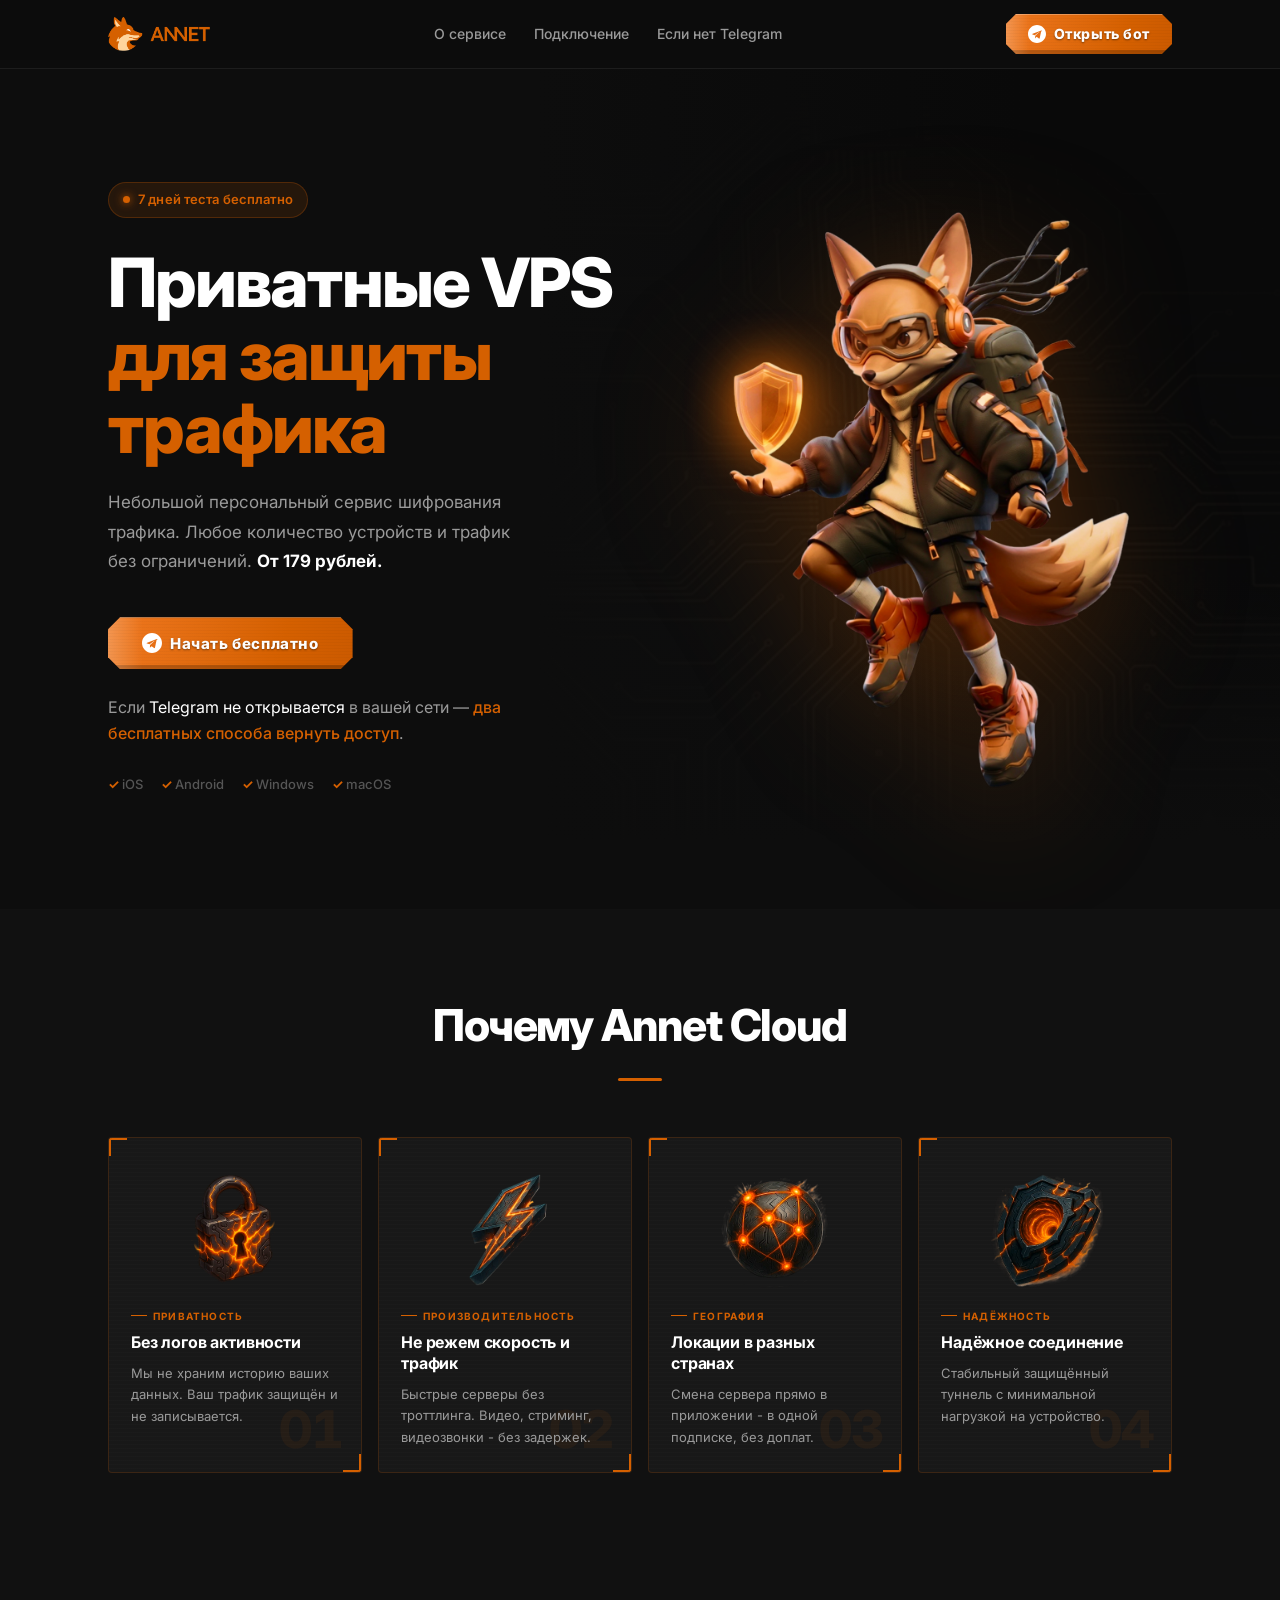
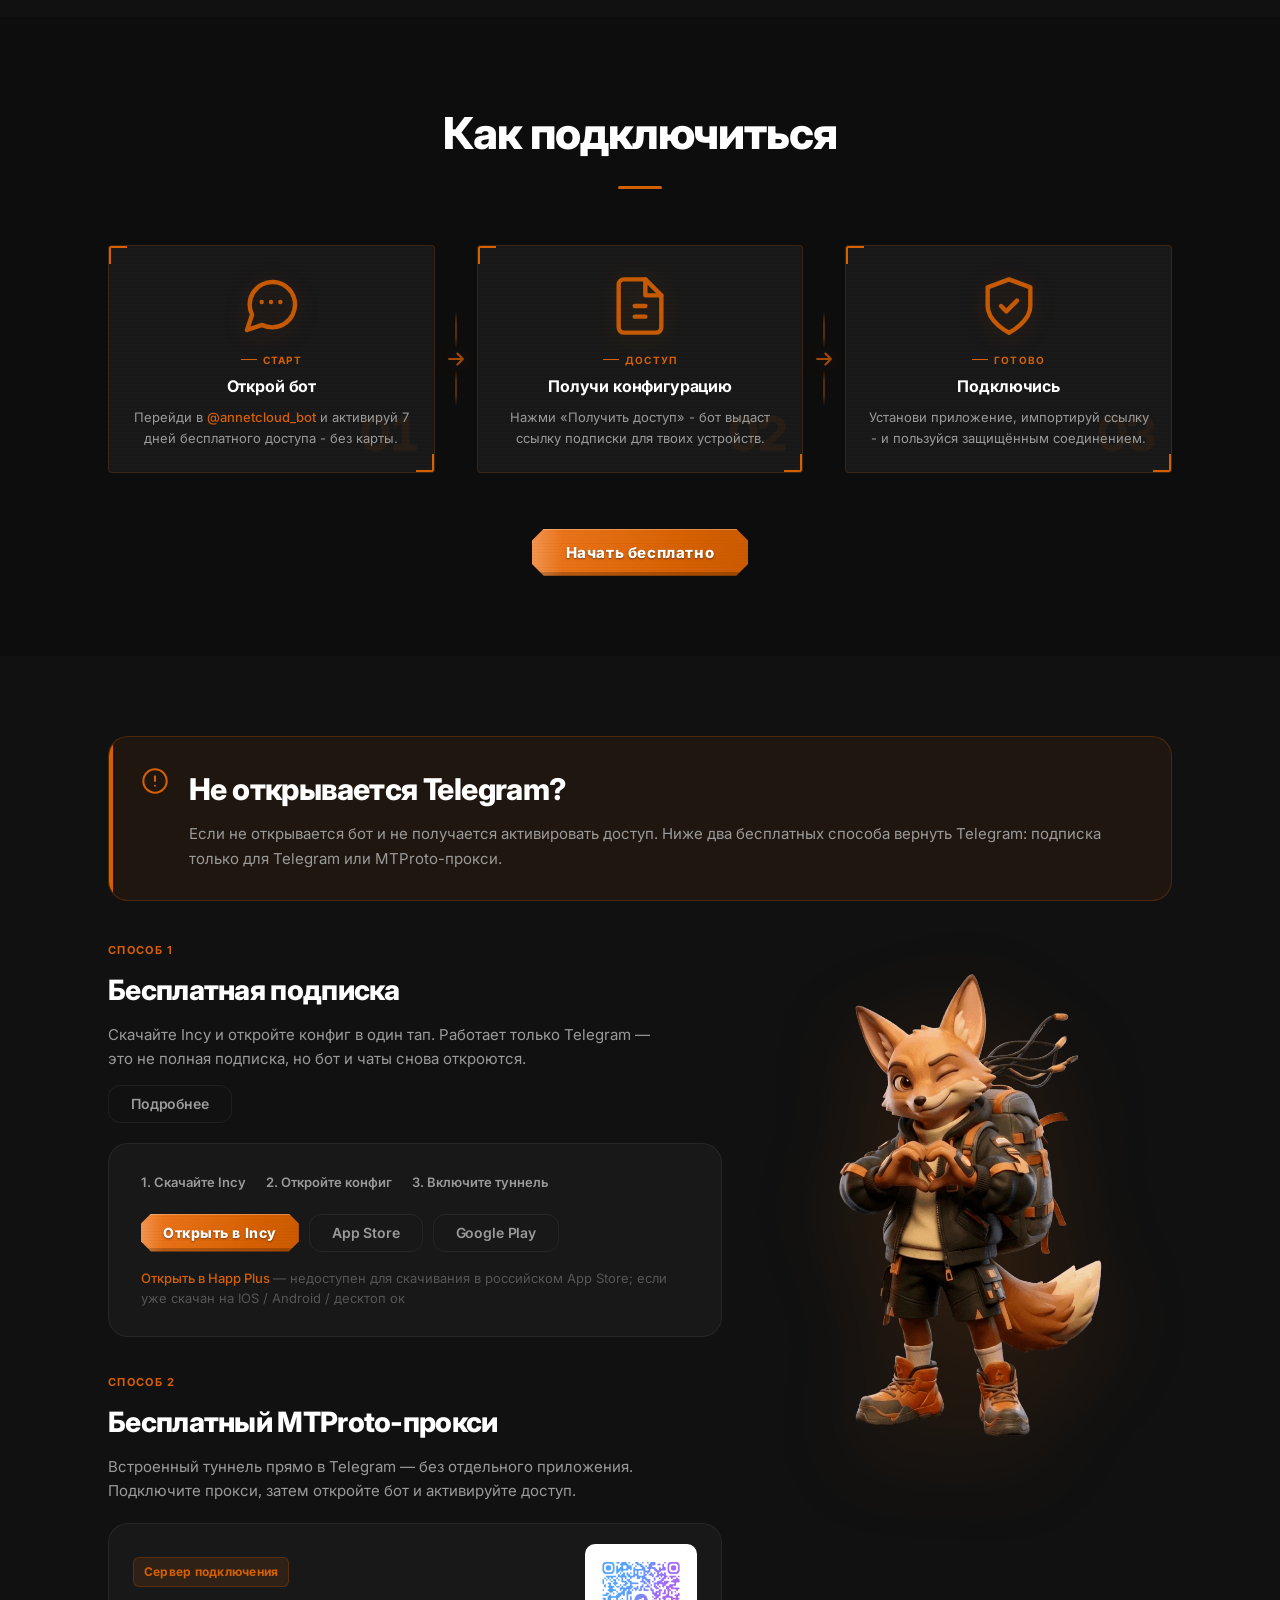
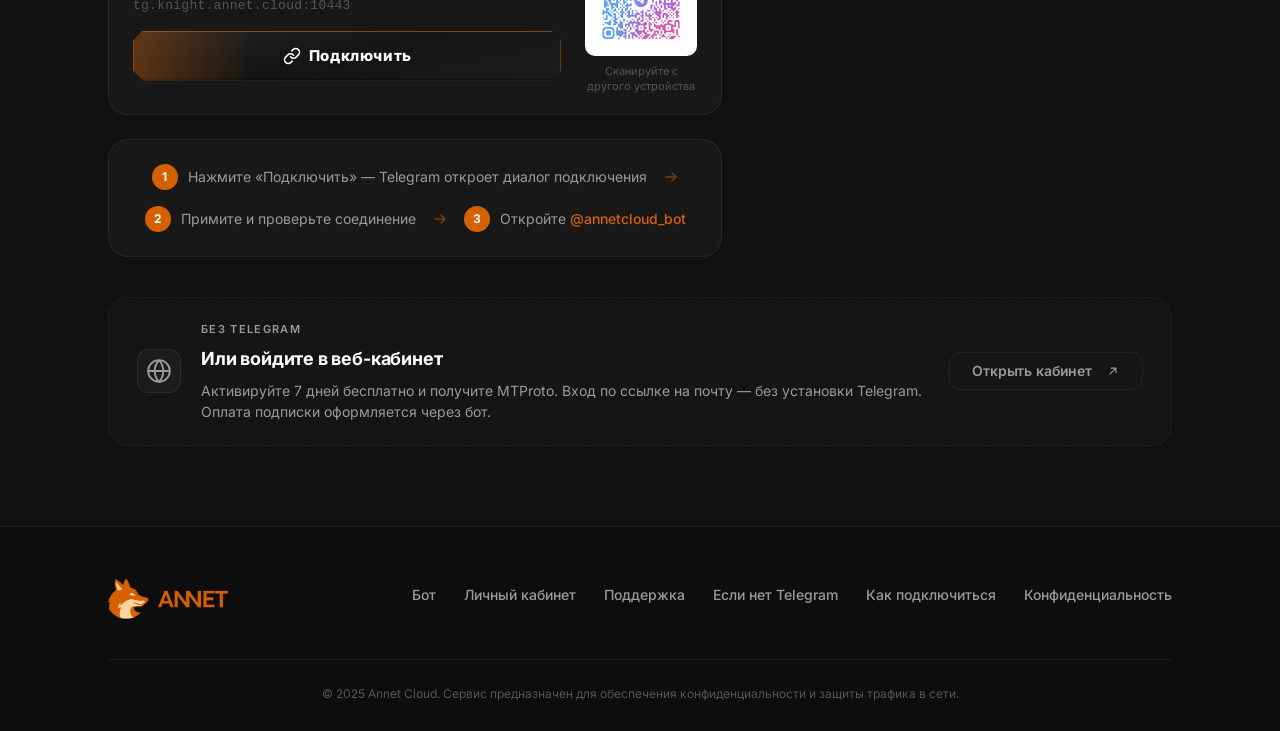
==== landing/index.html @ d1a04f73 "аа" ====
<!DOCTYPE html>
<html lang="ru">
<head>
  <meta charset="UTF-8">
  <meta name="viewport" content="width=device-width, initial-scale=1.0">
  <title>Annet Cloud - Защита трафика через Telegram</title>
  <meta name="description" content="Шифрование трафика и защита данных в сети. Подключение через Telegram, 7 дней бесплатно, до 5 устройств, 5 локаций.">
  <meta property="og:title" content="Annet Cloud - Защита трафика через Telegram">
  <meta property="og:description" content="Шифрование трафика для iOS, Android, Windows и macOS. 7 дней бесплатного доступа без карты.">
  <meta property="og:type" content="website">
  <link rel="shortcut icon" type="image/x-icon" href="favicon.ico">
  <link rel="preconnect" href="https://fonts.googleapis.com">
  <link rel="preconnect" href="https://fonts.gstatic.com" crossorigin>
  <link href="https://fonts.googleapis.com/css2?family=Inter:wght@400;500;600;700;800&display=swap" rel="stylesheet">
  <link rel="stylesheet" href="style.css">
  <script>document.documentElement.classList.add('reveal-pending')</script>
    <!-- Yandex.Metrika counter -->
    <script type="text/javascript">
      (function(m,e,t,r,i,k,a){
          m[i]=m[i]||function(){(m[i].a=m[i].a||[]).push(arguments)};
          m[i].l=1*new Date();
          for (var j = 0; j < document.scripts.length; j++) {if (document.scripts[j].src === r) { return; }}
          k=e.createElement(t),a=e.getElementsByTagName(t)[0],k.async=1,k.src=r,a.parentNode.insertBefore(k,a)
      })(window, document,'script','https://mc.yandex.ru/metrika/tag.js?id=108239554', 'ym');

      ym(108239554, 'init', {ssr:true, webvisor:true, clickmap:true, referrer: document.referrer, url: location.href, accurateTrackBounce:true, trackLinks:true});
    </script>
    <noscript><div><img src="https://mc.yandex.ru/watch/108239554" style="position:absolute; left:-9999px;" alt="" /></div></noscript>
    <!-- /Yandex.Metrika counter -->
</head>
<body>
  <!-- ═══════════════════════════════════════
       HEADER
  ═══════════════════════════════════════ -->
  <header class="header">
    <div class="container header-inner">
      <a href="#" class="logo">
        <img src="assets/logo.png" alt="Annet Cloud">
      </a>
      <nav class="header-nav">
        <a href="#features">О сервисе</a>
        <a href="#how">Подключение</a>
        <a href="#proxy">Если нет Telegram</a>
       <!--  <a href="https://my.annet.online/login" class="js-cabinet-link" target="_blank" rel="noopener" onclick="ym(108239554,'reachGoal','web_link'); return true;">Личный кабинет</a> -->
      </nav>
      <a href="https://t.me/annetcloud_bot" class="btn btn-primary btn-hud js-bot-link" target="_blank" rel="noopener" onclick="ym(108239554,'reachGoal','bot_click'); return true;">
        <svg width="18" height="18" viewBox="0 0 24 24" fill="currentColor" aria-hidden="true"><path d="M12 0C5.373 0 0 5.373 0 12s5.373 12 12 12 12-5.373 12-12S18.627 0 12 0zm5.562 8.248-1.97 9.28c-.146.658-.537.818-1.084.508l-3-2.21-1.447 1.394c-.16.16-.295.295-.605.295l.213-3.053 5.56-5.023c.242-.213-.054-.333-.373-.12L8.984 13.64l-2.961-.924c-.644-.204-.657-.643.135-.953l11.571-4.461c.537-.194 1.006.131.833.946z"/></svg>
        Открыть бот
      </a>
    </div>
  </header>

  <!-- ═══════════════════════════════════════
       HERO
  ═══════════════════════════════════════ -->
  <section class="hero">
    <div class="hero-bg-img"></div>
    <div class="hero-bg-overlay"></div>
    <div class="container hero-inner">
      <div class="hero-content">
        <div class="hero-badge">
          <span class="badge-dot"></span>
          7 дней теста бесплатно
        </div>
        <h1 class="hero-title">
          Приватные VPS <br>
          <span class="accent">для защиты трафика</span>
        </h1>
        <p class="hero-sub">
          Небольшой персональный сервис шифрования трафика.
          Любое количество устройств и трафик без ограничений.
          <span class="hero-sub-small"><b>От 179 рублей.</b></span>
        </p>
        <div class="hero-actions">
          <a href="https://t.me/annetcloud_bot" class="btn btn-primary btn-large btn-hud btn-hud-lg js-bot-trial" target="_blank" rel="noopener">
            <svg width="20" height="20" viewBox="0 0 24 24" fill="currentColor" aria-hidden="true"><path d="M12 0C5.373 0 0 5.373 0 12s5.373 12 12 12 12-5.373 12-12S18.627 0 12 0zm5.562 8.248-1.97 9.28c-.146.658-.537.818-1.084.508l-3-2.21-1.447 1.394c-.16.16-.295.295-.605.295l.213-3.053 5.56-5.023c.242-.213-.054-.333-.373-.12L8.984 13.64l-2.961-.924c-.644-.204-.657-.643.135-.953l11.571-4.461c.537-.194 1.006.131.833.946z"/></svg>
            Начать бесплатно
          </a>
<!--           <a href="#proxy" class="btn btn-ghost">Не работает Telegram?</a>
 -->        </div>
        <p class="telegram-help-hint ">
          Если <span class="accent-white pulse">Telegram не открывается</span> в вашей сети —
          <a href="#proxy" class="link">два бесплатных способа вернуть доступ</a>.
        </p>
        <div class="hero-platforms">
          <span>iOS</span>
          <span>Android</span>
          <span>Windows</span>
          <span>macOS</span>
        </div>
      </div>
      <div class="hero-visual">
        <img src="assets/fox.webp" alt="" class="hero-fox" aria-hidden="true">
      </div>
    </div>
  </section>

  <!-- ═══════════════════════════════════════
       FEATURES
  ═══════════════════════════════════════ -->
  <section class="section features" id="features">
    <div class="container">
      <h2 class="section-title reveal">Почему Annet Cloud</h2>
      <div class="feat-grid">

        <div class="feat-card reveal">
          <i class="feat-corner-br" aria-hidden="true"></i>
          <span class="feat-num" aria-hidden="true">01</span>
          <div class="feat-img-wrap">
            <img src="assets/feat-lock.webp" alt="" class="feat-img" aria-hidden="true">
          </div>
          <div class="feat-tag">Приватность</div>
          <h3 class="feat-title">Без логов активности</h3>
          <p class="feat-desc">Мы не храним историю ваших данных. Ваш трафик защищён и не записывается.</p>
        </div>

        <div class="feat-card reveal">
          <i class="feat-corner-br" aria-hidden="true"></i>
          <span class="feat-num" aria-hidden="true">02</span>
          <div class="feat-img-wrap">
            <img src="assets/feat-speed.webp" alt="" class="feat-img" aria-hidden="true">
          </div>
          <div class="feat-tag">Производительность</div>
          <h3 class="feat-title">Не режем скорость и трафик</h3>
          <p class="feat-desc">Быстрые серверы без троттлинга. Видео, стриминг, видеозвонки - без задержек.</p>
        </div>

        <div class="feat-card reveal">
          <i class="feat-corner-br" aria-hidden="true"></i>
          <span class="feat-num" aria-hidden="true">03</span>
          <div class="feat-img-wrap">
            <img src="assets/feat-globe.webp" alt="" class="feat-img" aria-hidden="true">
          </div>
          <div class="feat-tag">География</div>
          <h3 class="feat-title">Локации в разных странах</h3>
          <p class="feat-desc">Смена сервера прямо в приложении - в одной подписке, без доплат.</p>
        </div>

        <div class="feat-card reveal">
          <i class="feat-corner-br" aria-hidden="true"></i>
          <span class="feat-num" aria-hidden="true">04</span>
          <div class="feat-img-wrap">
            <img src="assets/feat-shield.webp" alt="" class="feat-img" aria-hidden="true">
          </div>
          <div class="feat-tag">Надёжность</div>
          <h3 class="feat-title">Надёжное соединение</h3>
          <p class="feat-desc">Стабильный защищённый туннель с минимальной нагрузкой на устройство.</p>
        </div>

      </div>

     <!--  <div class="pricing-teaser reveal">
        <div class="pricing-teaser-bg" aria-hidden="true"></div>
        <div class="pricing-teaser-vignette" aria-hidden="true"></div>
        <div class="pricing-teaser-scan" aria-hidden="true"></div>
        <i class="pricing-corner-br" aria-hidden="true"></i>
        <span class="pricing-teaser-serial" aria-hidden="true">SUB</span>

        <div class="pricing-teaser-content">
          <header class="pricing-head">
            <div class="pricing-head-main">
              <div class="pricing-label">Тарифы</div>
              <p class="pricing-tagline">Один аккаунт — все локации, до 5 устройств</p>
            </div>
            <div class="pricing-status" title="Цены на момент публикации">
              <span class="pricing-pulse-dot" aria-hidden="true"></span>
              <span class="pricing-status-text">Актуально</span>
            </div>
          </header>

          <div class="pricing-plans">

            <div class="plan">
              <span class="plan-slot" aria-hidden="true">A1</span>
              <div class="plan-period">1 месяц</div>
              <div class="plan-price">399 <span class="plan-currency">руб.</span></div>
              <div class="plan-promo">первый месяц — 299 руб.</div>
            </div>

            <div class="plan">
              <div class="plan-badge plan-badge-save">−8%</div>
              <span class="plan-slot" aria-hidden="true">A2</span>
              <div class="plan-period">3 месяца</div>
              <div class="plan-price">1 099 <span class="plan-currency">руб.</span></div>
              <div class="plan-per-month">≈ 366 руб/мес</div>
            </div>

            <div class="plan plan-popular">
              <div class="plan-aura-clip" aria-hidden="true">
                <div class="plan-popular-glow"></div>
              </div>
              <div class="plan-badge">−25% · Выгодно</div>
              <span class="plan-slot" aria-hidden="true">★</span>
              <div class="plan-period">6 месяцев</div>
              <div class="plan-price">1 799 <span class="plan-currency">руб.</span></div>
              <div class="plan-per-month">≈ 300 руб/мес</div>
            </div>

            <div class="plan">
              <div class="plan-badge plan-badge-save">−33%</div>
              <span class="plan-slot" aria-hidden="true">A4</span>
              <div class="plan-period">12 месяцев</div>
              <div class="plan-price">3 199 <span class="plan-currency">руб.</span></div>
              <div class="plan-per-month">≈ 267 руб/мес</div>
            </div>

          </div>

          <div class="pricing-cta">
            <a href="https://t.me/annetcloud_bot" class="btn btn-primary btn-hud btn-hud-lg js-bot-trial" target="_blank" rel="noopener">Начать — 7 дней бесплатно</a>
          </div>
        </div>
      </div> -->
    </div>
  </section>

  <!-- ═══════════════════════════════════════
       HOW IT WORKS
  ═══════════════════════════════════════ -->
  <section class="section how" id="how">
    <div class="container">
      <h2 class="section-title reveal">Как подключиться</h2>
      <div class="steps">
        <div class="step reveal">
          <i class="step-corner-br" aria-hidden="true"></i>
          <span class="step-serial" aria-hidden="true">01</span>
          <div class="step-icon-wrap" aria-hidden="true">
            <svg class="step-icon" width="64" height="64" viewBox="0 0 24 24" fill="none" stroke="currentColor" stroke-width="1.65" stroke-linecap="round" stroke-linejoin="round"><path d="M21 11.5a8.38 8.38 0 01-.9 3.8 8.5 8.5 0 01-7.6 4.7 8.38 8.38 0 01-3.8-.9L3 21l1.9-5.7a8.38 8.38 0 01-.9-3.8 8.5 8.5 0 014.7-7.6 8.38 8.38 0 013.8-.9h.5a8.48 8.48 0 018 8.5z"/><path d="M8.5 10.5h.01M12 10.5h.01M15.5 10.5h.01"/></svg>
          </div>
          <div class="step-tag">Старт</div>
          <h3 class="step-title">Открой бот</h3>
          <p class="step-desc">Перейди в <a href="https://t.me/annetcloud_bot" class="link js-bot-link" target="_blank" rel="noopener" onclick="ym(108239554,'reachGoal','bot_click'); return true;">@annetcloud_bot</a> и активируй 7 дней бесплатного доступа - без карты.</p>
        </div>
        <div class="step-connector" aria-hidden="true">
          <span class="step-connector-line"></span>
          <svg width="22" height="22" viewBox="0 0 16 16" fill="none"><path d="M3 8h10M9 4l4 4-4 4" stroke="currentColor" stroke-width="1.5" stroke-linecap="round" stroke-linejoin="round"/></svg>
          <span class="step-connector-line"></span>
        </div>
        <div class="step reveal">
          <i class="step-corner-br" aria-hidden="true"></i>
          <span class="step-serial" aria-hidden="true">02</span>
          <div class="step-icon-wrap" aria-hidden="true">
            <svg class="step-icon" width="64" height="64" viewBox="0 0 24 24" fill="none" stroke="currentColor" stroke-width="1.65" stroke-linecap="round" stroke-linejoin="round"><path d="M14 2H6a2 2 0 00-2 2v16a2 2 0 002 2h12a2 2 0 002-2V8z"/><path d="M14 2v6h6M10 12h4M10 16h4"/></svg>
          </div>
          <div class="step-tag">Доступ</div>
          <h3 class="step-title">Получи конфигурацию</h3>
          <p class="step-desc">Нажми «Получить доступ» - бот выдаст ссылку подписки для твоих устройств.</p>
        </div>
        <div class="step-connector" aria-hidden="true">
          <span class="step-connector-line"></span>
          <svg width="22" height="22" viewBox="0 0 16 16" fill="none"><path d="M3 8h10M9 4l4 4-4 4" stroke="currentColor" stroke-width="1.5" stroke-linecap="round" stroke-linejoin="round"/></svg>
          <span class="step-connector-line"></span>
        </div>
        <div class="step reveal">
          <i class="step-corner-br" aria-hidden="true"></i>
          <span class="step-serial" aria-hidden="true">03</span>
          <div class="step-icon-wrap" aria-hidden="true">
            <svg class="step-icon" width="64" height="64" viewBox="0 0 24 24" fill="none" stroke="currentColor" stroke-width="1.65" stroke-linecap="round" stroke-linejoin="round"><path d="M12 22s8-4 8-10V5l-8-3-8 3v7c0 6 8 10 8 10z"/><path d="M9 12l2 2 4-4"/></svg>
          </div>
          <div class="step-tag">Готово</div>
          <h3 class="step-title">Подключись</h3>
          <p class="step-desc">Установи приложение, импортируй ссылку - и пользуйся защищённым соединением.</p>
        </div>
      </div>

     <!--  <div class="apps-row">
        <div class="apps-title">Поддерживаемые приложения</div>
        <div class="apps-list">
          <div class="app-chip">v2RayNG</div>
          <div class="app-chip">V2Box</div>
          <div class="app-chip">Streisand</div>
          <div class="app-chip">Happ</div>
          <div class="app-chip">Shadowrocket</div>
        </div>
      </div> -->

      <div class="how-cta reveal">
        <a href="https://t.me/annetcloud_bot" class="btn btn-primary btn-large btn-hud btn-hud-lg js-bot-trial" target="_blank" rel="noopener">Начать бесплатно</a>
      <!--   <p class="how-cta-alt">
          Или <a href="https://my.annet.online/login" class="link js-cabinet-link" target="_blank" rel="noopener" onclick="ym(108239554,'reachGoal','web_link'); return true;">войдите в веб-кабинет</a> - триал и MTProto доступны без Telegram. Оплата подписки - через бот.
        </p> -->
      </div>
    </div>
  </section>

  <!-- ═══════════════════════════════════════
       TELEGRAM HELP: free sub + MTProto + cabinet
  ═══════════════════════════════════════ -->
  <section class="section proxy-section" id="proxy">
    <div class="container">
      <div class="proxy-alert reveal">
        <div class="proxy-alert-icon" aria-hidden="true">
          <svg width="28" height="28" viewBox="0 0 24 24" fill="none" stroke="currentColor" stroke-width="1.75" stroke-linecap="round" stroke-linejoin="round"><circle cx="12" cy="12" r="10"/><line x1="12" y1="8" x2="12" y2="12"/><line x1="12" y1="16" x2="12.01" y2="16"/></svg>
        </div>
        <div class="proxy-alert-body">
          <h2 class="proxy-title">Не открывается Telegram?</h2>
          <p class="proxy-sub">
            Если не открывается бот и не получается активировать доступ.
            Ниже два бесплатных способа вернуть Telegram: подписка только для Telegram или MTProto-прокси.
          </p>
        </div>
      </div>

      <div class="proxy-layout tg-help-layout">
        <div class="proxy-layout-main">

          <!-- Способ 1: бесплатная подписка -->
          <div class="tg-help-method free-tg-block" id="free-tg">
            <div class="tg-help-method-head reveal">
              <div class="free-tg-eyebrow">Способ 1</div>
              <h3 class="free-tg-title">Бесплатная подписка</h3>
              <p class="free-tg-sub">
                Скачайте Incy и откройте конфиг в один тап.
                Работает только Telegram — это не полная подписка, но бот и чаты снова откроются.
              </p>
              <a href="free-tg.html" class="btn btn-ghost free-tg-more">Подробнее</a>
            </div>

            <div class="free-tg-card reveal">
              <div class="free-tg-card-main">
                <div class="free-tg-steps-mini">
                  <span>1. Скачайте Incy</span>
                  <span>2. Откройте конфиг</span>
                  <span>3. Включите туннель</span>
                </div>
                <div class="free-tg-actions">
                  <a href="https://api.annet.cloud/api/vpn/deeplink/open?target=incy%3A%2F%2Fadd%2Fhttps%3A%2F%2Frem.annet.cloud%3A9443%2Fapi%2Fsub%2Fo4uyGMSEXup1YDvw&amp;sub=https%3A%2F%2Frem.annet.cloud%3A9443%2Fapi%2Fsub%2Fo4uyGMSEXup1YDvw"
                     class="btn btn-primary btn-hud"
                     target="_blank" rel="noopener"
                     onclick="ym(108239554,'reachGoal','free_tg_open_incy'); return true;">
                    Открыть в Incy
                  </a>
                  <a href="https://apps.apple.com/ru/app/incy/id6756943388"
                     class="btn btn-ghost"
                     target="_blank" rel="noopener"
                     onclick="ym(108239554,'reachGoal','free_tg_download_incy'); return true;">
                    App Store
                  </a>
                  <a href="https://play.google.com/store/apps/details?id=llc.itdev.incy&hl=ru"
                     class="btn btn-ghost"
                     target="_blank" rel="noopener"
                     onclick="ym(108239554,'reachGoal','free_tg_download_incy'); return true;">
                    Google Play
                  </a>
                </div>
                <div class="free-tg-happ">
                  <a href="https://api.annet.cloud/api/vpn/deeplink/open?target=happ%3A%2F%2Fadd%2Fhttps%3A%2F%2Frem.annet.cloud%3A9443%2Fapi%2Fsub%2Fo4uyGMSEXup1YDvw&amp;sub=https%3A%2F%2Frem.annet.cloud%3A9443%2Fapi%2Fsub%2Fo4uyGMSEXup1YDvw"
                     class="link"
                     target="_blank" rel="noopener"
                     onclick="ym(108239554,'reachGoal','free_tg_open_happ'); return true;">
                    Открыть в Happ Plus
                  </a>
                  <span class="free-tg-happ-note">— недоступен для скачивания в российском App Store; если уже скачан на IOS / Android / десктоп ок</span>
                </div>
              </div>
            </div>
          </div>

          <!-- Способ 2: MTProto -->
          <div class="tg-help-method proxy-method" id="mtproto">
            <div class="tg-help-method-head reveal">
              <div class="free-tg-eyebrow">Способ 2</div>
              <h3 class="free-tg-title">Бесплатный MTProto-прокси</h3>
              <p class="free-tg-sub">
                Встроенный туннель прямо в Telegram — без отдельного приложения.
                Подключите прокси, затем откройте бот и активируйте доступ.
              </p>
            </div>

            <div class="proxy-cards">
              <div class="proxy-card reveal">
                <div class="proxy-card-main">
                  <div class="proxy-card-head">
                    <span class="proxy-badge">Сервер подключения</span>
                    <span class="proxy-addr">tg.knight.annet.cloud:10443</span>
                  </div>
                  <a href="tg://proxy?server=tg.knight.annet.cloud&port=10443&secret=eeee616e6e65742e636c6f7564270d28423533666c6f776572732e636f6d"
                     class="btn btn-accent btn-hud" onclick="ym(108239554,'reachGoal','get_proxy'); return true;">
                    <svg width="18" height="18" viewBox="0 0 24 24" fill="none" stroke="currentColor" stroke-width="2" stroke-linecap="round" stroke-linejoin="round" aria-hidden="true"><path d="M10 13a5 5 0 0 0 7.54.54l3-3a5 5 0 0 0-7.07-7.07l-1.72 1.71"/><path d="M14 11a5 5 0 0 0-7.54-.54l-3 3a5 5 0 0 0 7.07 7.07l1.71-1.71"/></svg>
                    Подключить
                  </a>
                </div>
                <div class="proxy-qr-block">
                  <img src="assets/proxy-1.jpg" alt="QR-код сервера подключения" class="proxy-qr">
                  <p class="proxy-qr-label">Сканируйте с другого устройства</p>
                </div>
              </div>
            </div>

            <div class="proxy-after reveal">
              <div class="proxy-after-step">
                <span class="proxy-after-num">1</span>
                <span>Нажмите «Подключить» — Telegram откроет диалог подключения</span>
              </div>
              <div class="proxy-after-arrow">
                <svg width="16" height="16" viewBox="0 0 16 16" fill="none" aria-hidden="true"><path d="M3 8h10M9 4l4 4-4 4" stroke="currentColor" stroke-width="1.5" stroke-linecap="round" stroke-linejoin="round"/></svg>
              </div>
              <div class="proxy-after-step">
                <span class="proxy-after-num">2</span>
                <span>Примите и проверьте соединение</span>
              </div>
              <div class="proxy-after-arrow">
                <svg width="16" height="16" viewBox="0 0 16 16" fill="none" aria-hidden="true"><path d="M3 8h10M9 4l4 4-4 4" stroke="currentColor" stroke-width="1.5" stroke-linecap="round" stroke-linejoin="round"/></svg>
              </div>
              <div class="proxy-after-step">
                <span class="proxy-after-num">3</span>
                <span>Откройте <a href="https://t.me/annetcloud_bot" class="link js-bot-link" target="_blank" rel="noopener" onclick="ym(108239554,'reachGoal','bot_click'); return true;">@annetcloud_bot</a></span>
              </div>
            </div>
          </div>

        </div>

        <aside class="proxy-layout-aside" aria-hidden="true">
          <img src="assets/annet_love_you.webp" alt="" class="proxy-mascot">
        </aside>
      </div>

      <!-- Веб-кабинет — в конце -->
      <div class="cabinet-alt reveal">
        <div class="cabinet-alt-icon" aria-hidden="true">
          <svg width="26" height="26" viewBox="0 0 24 24" fill="none" stroke="currentColor" stroke-width="1.75" stroke-linecap="round" stroke-linejoin="round"><circle cx="12" cy="12" r="10"/><path d="M2 12h20M12 2a15.3 15.3 0 0 1 4 10 15.3 15.3 0 0 1-4 10 15.3 15.3 0 0 1-4-10 15.3 15.3 0 0 1 4-10z"/></svg>
        </div>
        <div class="cabinet-alt-body">
          <div class="cabinet-alt-eyebrow">Без Telegram</div>
          <h3 class="cabinet-alt-title">Или войдите в веб-кабинет</h3>
          <p class="cabinet-alt-sub">
            Активируйте 7 дней бесплатно и получите MTProto. Вход по ссылке на почту — без установки Telegram.
            Оплата подписки оформляется через бот.
          </p>
        </div>
        <div class="cabinet-alt-cta">
          <a href="https://my.annet.online/login" class="btn btn-ghost js-cabinet-link" target="_blank" rel="noopener" onclick="ym(108239554,'reachGoal','web_link'); return true;">
            Открыть кабинет
            <svg width="14" height="14" viewBox="0 0 24 24" fill="none" stroke="currentColor" stroke-width="2" stroke-linecap="round" stroke-linejoin="round" aria-hidden="true" style="margin-left:6px"><path d="M7 17L17 7M9 7h8v8"/></svg>
          </a>
        </div>
      </div>
    </div>
  </section>

  <!-- ═══════════════════════════════════════
       FOOTER
  ═══════════════════════════════════════ -->
  <footer class="footer">
    <div class="container footer-inner reveal">
      <div class="footer-brand">
        <img src="assets/logo.png" alt="Annet Cloud" class="footer-logo">
      </div>
      <nav class="footer-nav">
        <a href="https://t.me/annetcloud_bot" class="js-bot-link" target="_blank" rel="noopener" onclick="ym(108239554,'reachGoal','bot_click'); return true;">Бот</a>
        <a href="https://my.annet.online/login" class="js-cabinet-link" target="_blank" rel="noopener" onclick="ym(108239554,'reachGoal','web_link'); return true;">Личный кабинет</a>
        <a href="tg://resolve?domain=annetcloud_support">Поддержка</a>
        <a href="#proxy">Если нет Telegram</a>
        <a href="#how">Как подключиться</a>
        <a href="privacy.html">Конфиденциальность</a>
      </nav>
    </div>
    <div class="container footer-copy">
      <p>© 2025 Annet Cloud. Сервис предназначен для обеспечения конфиденциальности и защиты трафика в сети.</p>
    </div>
  </footer>

  <script>
    (function () {
      var BOT_BASE = 'https://t.me/annetcloud_bot';
      var CHECK_PAGE = 'tg-check.html';
      var CABINET_URL = 'https://my.annet.online/login';

      function sanitizeStartParam(raw) {
        if (!raw) return null;
        raw = raw.trim();
        if (!raw) return null;
        return raw.replace(/[^a-zA-Z0-9_-]/g, '') || null;
      }

      function getStartCode() {
        return sanitizeStartParam(new URLSearchParams(window.location.search).get('start_code'));
      }

      function getStartPromo() {
        return sanitizeStartParam(new URLSearchParams(window.location.search).get('start_promo'));
      }

      function buildBotPayload(prefix, value) {
        if (!value) return null;
        var payload = prefix + value;
        return payload.length > 64 ? payload.slice(0, 64) : payload;
      }

      function buildLandingQuery() {
        var qs = [];
        var code = getStartCode();
        var promo = getStartPromo();
        var yclid = getYclid();
        if (code) qs.push('start_code=' + encodeURIComponent(code));
        if (promo) qs.push('start_promo=' + encodeURIComponent(promo));
        if (yclid) qs.push('yclid=' + encodeURIComponent(yclid));
        return qs.length ? '?' + qs.join('&') : '';
      }

      function getYclid() {
        return new URLSearchParams(window.location.search).get('yclid') || '';
      }

      function buildBotStart(isTrial) {
        var yclid = getYclid();
        var code = getStartCode();
        var promo = getStartPromo();
        if (yclid && /^\d{1,19}$/.test(yclid)) {
          var suffix = '';
          if (promo) suffix = '-p_' + promo.replace(/[^a-zA-Z0-9_-]/g, '').slice(0, 30);
          else if (code) suffix = '-c_' + code.replace(/[^a-zA-Z0-9_-]/g, '').slice(0, 30);
          else if (isTrial) suffix = '-t';
          var yclidPayload = 'y_' + yclid + suffix;
          return yclidPayload.length <= 64 ? yclidPayload : ('y_' + yclid);
        }
        if (isTrial) return 't';
        if (promo) return buildBotPayload('promo_', promo);
        if (code) return buildBotPayload('code_', code);
        return null;
      }

      function updateLinks() {
        var code = getStartCode();
        var promo = getStartPromo();
        var botPayload = buildBotStart(false);
        var botHref = botPayload ? BOT_BASE + '?start=' + encodeURIComponent(botPayload) : BOT_BASE;
        document.querySelectorAll('a.js-bot-link').forEach(function (a) {
          a.href = botHref;
        });

        var trialPayload = buildBotStart(true);
        var trialHref = trialPayload ? BOT_BASE + '?start=' + encodeURIComponent(trialPayload) : BOT_BASE;
        document.querySelectorAll('a.js-bot-trial').forEach(function (a) {
          a.href = trialHref;
        });

        var landingQs = buildLandingQuery();
        var checkHref = CHECK_PAGE + landingQs;
        document.querySelectorAll('a[href="tg-check.html"]').forEach(function (a) {
          a.href = checkHref;
        });

        var ref = promo || code;
        var cabinetHref = ref ? CABINET_URL + '?ref=' + encodeURIComponent(ref) : CABINET_URL;
        document.querySelectorAll('a.js-cabinet-link').forEach(function (a) {
          a.href = cabinetHref;
        });
      }

      if (document.readyState === 'loading') {
        document.addEventListener('DOMContentLoaded', updateLinks);
      } else {
        updateLinks();
      }
    })();
  </script>

  <script>
    (function () {
      if (!document.documentElement.classList.contains('reveal-pending')) return;
      var reduce = window.matchMedia('(prefers-reduced-motion: reduce)').matches;
      var nodes = document.querySelectorAll('.reveal');
      if (!nodes.length) return;
      if (reduce) {
        nodes.forEach(function (el) { el.classList.add('revealed'); });
        return;
      }
      var obs = new IntersectionObserver(
        function (entries) {
          entries.forEach(function (entry) {
            if (!entry.isIntersecting) return;
            entry.target.classList.add('revealed');
            obs.unobserve(entry.target);
          });
        },
        { rootMargin: '0px 0px -7% 0px', threshold: 0.08 }
      );
      nodes.forEach(function (el) { obs.observe(el); });
    })();
  </script>

</body>
</html>
---- landing/style.css ----
/* ═══════════════════════════════════════════════
   CSS Variables
═══════════════════════════════════════════════ */
:root {
  --bg:              #0d0d0d;
  --bg-alt:          #111111;
  --bg-card:         #181818;
  --bg-card-hover:   #1e1e1e;
  --accent:          #D56000;
  --accent-hover:    #e87215;
  --accent-dim:      rgba(213, 96, 0, 0.12);
  --accent-glow:     rgba(213, 96, 0, 0.35);
  --accent-border:   rgba(213, 96, 0, 0.25);
  --text:            #ffffff;
  --text-muted:      #9a9a9a;
  --text-dim:        #555555;
  --border:          rgba(255, 255, 255, 0.07);
  --border-card:     rgba(255, 255, 255, 0.06);
  --radius-sm:       8px;
  --radius:          12px;
  --radius-lg:       20px;
  --transition:      0.2s ease;
  --ease-out-expo:   cubic-bezier(0.16, 1, 0.3, 1);
  --ease-spring:     cubic-bezier(0.34, 1.56, 0.64, 1);
  --dur-enter:       0.58s;
  --dur-micro:       0.22s;
}

/* ═══════════════════════════════════════════════
   Reset & Base
═══════════════════════════════════════════════ */
*, *::before, *::after {
  box-sizing: border-box;
  margin: 0;
  padding: 0;
}

html {
  scroll-behavior: smooth;
}

body {
  font-family: 'Inter', system-ui, -apple-system, sans-serif;
  background: var(--bg);
  color: var(--text);
  line-height: 1.65;
  -webkit-font-smoothing: antialiased;
  -moz-osx-font-smoothing: grayscale;
}

@media (prefers-reduced-motion: reduce) {
  *,
  *::before,
  *::after {
    animation-duration: 0.01ms !important;
    animation-iteration-count: 1 !important;
    transition-duration: 0.01ms !important;
  }
}

img {
  max-width: 100%;
  display: block;
}

a {
  color: inherit;
  text-decoration: none;
}

/* ═══════════════════════════════════════════════
   Container
═══════════════════════════════════════════════ */
.container {
  max-width: 1120px;
  margin: 0 auto;
  padding: 0 28px;
}

/* ═══════════════════════════════════════════════
   Buttons
═══════════════════════════════════════════════ */
.btn {
  display: inline-flex;
  align-items: center;
  gap: 8px;
  padding: 11px 22px;
  border-radius: var(--radius);
  font-family: inherit;
  font-size: 14px;
  font-weight: 600;
  letter-spacing: -0.01em;
  cursor: pointer;
  transition: all var(--transition);
  border: none;
  white-space: nowrap;
  line-height: 1;
}

.btn-primary {
  background: var(--accent);
  color: #fff;
}
.btn-primary:hover {
  background: var(--accent-hover);
  transform: translateY(-2px);
  box-shadow: 0 8px 28px var(--accent-glow);
}

.btn-primary:active,
.btn-accent:active {
  transform: translateY(0) scale(0.98);
}

.btn-primary svg,
.btn-accent svg {
  transition: transform var(--dur-micro) var(--ease-spring);
}

.btn-primary:hover svg {
  transform: translate(2px, -1px);
}

.btn-accent:hover svg {
  transform: rotate(-8deg) scale(1.05);
}

.btn-ghost {
  background: transparent;
  color: var(--text-muted);
  border: 1px solid var(--border-card);
}
.btn-ghost:hover {
  border-color: var(--accent-border);
  color: var(--accent);
  background: var(--accent-dim);
}

.btn-large {
  padding: 15px 30px;
  font-size: 16px;
  border-radius: 14px;
}

.btn-accent {
  background: var(--accent);
  color: #fff;
  width: 100%;
  justify-content: center;
  padding: 14px 20px;
  font-size: 15px;
  border-radius: var(--radius);
}
.btn-accent:hover {
  background: var(--accent-hover);
  transform: translateY(-2px);
  box-shadow: 0 6px 24px var(--accent-glow);
}

/* ═══════════════════════════════════════════════
   HUD / game-style primary & accent buttons
═══════════════════════════════════════════════ */
.btn-primary.btn-hud,
.btn-accent.btn-hud {
  --hud-cut: 10px;
  position: relative;
  isolation: isolate;
  border: none;
  border-radius: 0;
  font-weight: 800;
  letter-spacing: 0.04em;
  text-shadow: 0 1px 2px rgba(0, 0, 0, 0.45);
  clip-path: polygon(
    var(--hud-cut) 0,
    calc(100% - var(--hud-cut)) 0,
    100% var(--hud-cut),
    100% calc(100% - var(--hud-cut)),
    calc(100% - var(--hud-cut)) 100%,
    var(--hud-cut) 100%,
    0 calc(100% - var(--hud-cut)),
    0 var(--hud-cut)
  );
  filter: drop-shadow(0 4px 14px rgba(213, 96, 0, 0.38));
  transition:
    transform var(--dur-micro) var(--ease-out-expo),
    filter var(--dur-micro) ease,
    box-shadow var(--dur-micro) ease;
}

.btn-primary.btn-hud.btn-hud-lg,
.btn-accent.btn-hud.btn-hud-lg {
  --hud-cut: 12px;
}

.btn-primary.btn-hud::before,
.btn-accent.btn-hud::before {
  content: '';
  position: absolute;
  inset: 0;
  pointer-events: none;
  z-index: 0;
}

.btn-primary.btn-hud::before {
  background: linear-gradient(90deg, rgba(255, 255, 255, 0.22) 0%, transparent 14%);
}

.btn-accent.btn-hud::before {
  background: linear-gradient(90deg, rgba(213, 96, 0, 0.35) 0%, transparent 28%);
}

.btn-primary.btn-hud::after,
.btn-accent.btn-hud::after {
  content: '';
  position: absolute;
  inset: 0;
  background: repeating-linear-gradient(
    0deg,
    transparent,
    transparent 2px,
    rgba(0, 0, 0, 0.07) 2px,
    rgba(0, 0, 0, 0.07) 3px
  );
  opacity: 0.35;
  pointer-events: none;
  z-index: 0;
}

.btn-primary.btn-hud > *,
.btn-accent.btn-hud > * {
  position: relative;
  z-index: 1;
}

.btn-primary.btn-hud {
  background: linear-gradient(
    105deg,
    #f07820 0%,
    var(--accent) 28%,
    #b84e00 62%,
    #e86810 100%
  );
  background-size: 260% 100%;
  animation: btnHudShift 5s ease-in-out infinite;
  box-shadow:
    inset 0 1px 0 rgba(255, 255, 255, 0.28),
    inset 0 -4px 0 rgba(0, 0, 0, 0.22),
    0 0 0 1px rgba(0, 0, 0, 0.45);
}

.btn-primary.btn-hud:hover {
  background: linear-gradient(
    105deg,
    #ff8c38 0%,
    var(--accent-hover) 30%,
    #c45a08 65%,
    #ff9a4a 100%
  );
  background-size: 260% 100%;
  animation: none;
  filter: drop-shadow(0 8px 26px rgba(213, 96, 0, 0.55));
  box-shadow:
    inset 0 1px 0 rgba(255, 255, 255, 0.35),
    inset 0 -4px 0 rgba(0, 0, 0, 0.18),
    0 0 0 1px rgba(213, 96, 0, 0.35),
    0 0 28px rgba(213, 96, 0, 0.22);
}

.btn-primary.btn-hud:active {
  filter: drop-shadow(0 2px 8px rgba(213, 96, 0, 0.4));
  box-shadow:
    inset 0 3px 8px rgba(0, 0, 0, 0.35),
    inset 0 1px 0 rgba(255, 255, 255, 0.12);
}

.btn-accent.btn-hud {
  background: linear-gradient(168deg, #242424 0%, #151515 48%, #1c1c1c 100%);
  animation: none;
  box-shadow:
    inset 0 1px 0 rgba(255, 255, 255, 0.1),
    inset 0 -3px 0 rgba(0, 0, 0, 0.35),
    inset 0 0 0 1px rgba(213, 96, 0, 0.4),
    0 4px 18px rgba(0, 0, 0, 0.5);
  filter: drop-shadow(0 3px 12px rgba(213, 96, 0, 0.28));
}

.btn-accent.btn-hud:hover {
  background: linear-gradient(168deg, #2e2e2e 0%, #1a1a1a 55%, #222 100%);
  filter: drop-shadow(0 6px 22px rgba(213, 96, 0, 0.42));
  box-shadow:
    inset 0 1px 0 rgba(255, 255, 255, 0.14),
    inset 0 -3px 0 rgba(0, 0, 0, 0.3),
    inset 0 0 0 1px rgba(213, 96, 0, 0.65),
    0 0 24px rgba(213, 96, 0, 0.15);
}

.btn-accent.btn-hud:active {
  filter: drop-shadow(0 2px 6px rgba(213, 96, 0, 0.3));
}

.btn-primary.btn-hud:focus-visible,
.btn-accent.btn-hud:focus-visible {
  outline: 2px solid rgba(255, 255, 255, 0.85);
  outline-offset: 4px;
}

.btn-primary.btn-hud.btn-hud-lg {
  padding: 16px 34px;
  font-size: 15px;
}

@keyframes btnHudShift {
  0%, 100% { background-position: 0% 50%; }
  50% { background-position: 100% 50%; }
}

@media (prefers-reduced-motion: reduce) {
  .btn-primary.btn-hud {
    animation: none;
    background: var(--accent);
    background-size: auto;
  }

  .btn-primary.btn-hud:hover {
    background: var(--accent-hover);
  }
}

/* ═══════════════════════════════════════════════
   Header
═══════════════════════════════════════════════ */
.header {
  position: sticky;
  top: 0;
  z-index: 100;
  background: rgba(13, 13, 13, 0.82);
  backdrop-filter: blur(16px);
  -webkit-backdrop-filter: blur(16px);
  border-bottom: 1px solid var(--border);
  animation: headerIn var(--dur-enter) var(--ease-out-expo) both;
}

@keyframes headerIn {
  from {
    opacity: 0;
    transform: translateY(-10px);
  }
  to {
    opacity: 1;
    transform: translateY(0);
  }
}

.header-inner {
  display: flex;
  align-items: center;
  justify-content: space-between;
  height: 68px;
  gap: 24px;
}

.logo {
  transition: transform var(--dur-micro) var(--ease-out-expo);
}

.logo:hover {
  transform: scale(1.04);
}

.logo:active {
  transform: scale(0.98);
}

.logo img {
  height: 34px;
  width: auto;
}

.header-nav {
  display: flex;
  gap: 28px;
}

.header-nav a {
  font-size: 14px;
  font-weight: 500;
  color: var(--text-muted);
  transition: color var(--transition);
  position: relative;
}

.header-nav a::after {
  content: '';
  position: absolute;
  left: 0;
  bottom: -4px;
  width: 100%;
  height: 2px;
  background: var(--accent);
  border-radius: 1px;
  transform: scaleX(0);
  transform-origin: left;
  transition: transform var(--dur-micro) var(--ease-out-expo);
  opacity: 0.9;
}

.header-nav a:hover {
  color: var(--text);
}

.header-nav a:hover::after {
  transform: scaleX(1);
}

/* ═══════════════════════════════════════════════
   Hero
═══════════════════════════════════════════════ */
.hero {
  position: relative;
  min-height: 70vh;
  display: flex;
  align-items: center;
  overflow: hidden;
}

.hero-bg-img {
  position: absolute;
  inset: 0;
  background: url('assets/bg.jpg') right center / cover no-repeat;
  opacity: 0.28;
}

.hero-bg-overlay {
  position: absolute;
  inset: 0;
  background:
    linear-gradient(to right, #0d0d0d 42%, transparent 80%),
    linear-gradient(to top, #0d0d0d 8%, transparent 40%);
}

.hero-inner {
  position: relative;
  z-index: 1;
  display: grid;
  grid-template-columns: 1fr 1fr;
  gap: 48px;
  align-items: center;
  padding-top: 90px;
  padding-bottom: 90px;
}

.hero-badge {
  display: inline-flex;
  align-items: center;
  gap: 8px;
  background: var(--accent-dim);
  border: 1px solid var(--accent-border);
  color: var(--accent);
  font-size: 13px;
  font-weight: 600;
  padding: 6px 14px;
  border-radius: 100px;
  margin-bottom: 28px;
  letter-spacing: 0.01em;
  transition: border-color var(--dur-micro) ease, box-shadow var(--dur-micro) ease, transform var(--dur-micro) var(--ease-out-expo);
}

.hero-badge:hover {
  border-color: rgba(213, 96, 0, 0.45);
  box-shadow: 0 0 0 1px rgba(213, 96, 0, 0.12);
  transform: translateY(-1px);
}

.badge-dot {
  width: 7px;
  height: 7px;
  border-radius: 50%;
  background: var(--accent);
  box-shadow: 0 0 8px var(--accent);
  animation: pulse 2s ease-in-out infinite;
  flex-shrink: 0;
}

@keyframes pulse {
  0%, 100% { opacity: 1; transform: scale(1); }
  50%       { opacity: 0.5; transform: scale(0.8); }
}

.hero-title {
  font-size: clamp(42px, 5.5vw, 68px);
  font-weight: 800;
  line-height: 1.08;
  letter-spacing: -0.03em;
  margin-bottom: 22px;
}

.accent {
  color: var(--accent);
  display: inline-block;
  transition: color var(--dur-micro) ease, text-shadow var(--dur-micro) ease;
}

.hero-title:hover .accent {
  text-shadow: 0 0 28px var(--accent-glow);
}

.hero-sub {
  font-size: 17px;
  color: var(--text-muted);
  line-height: 1.75;
  margin-bottom: 40px;
  max-width: 420px;
}
.accent-white {
  color: #ffffff;
}

.animate-bounce {
  animation: bounce 1s ease-in-out infinite;
}

.pulse {
  animation: pulse 1s ease-in-out infinite;
}
@keyframes pulse {
  0%, 100% { opacity: 1; }
  50% { opacity: 0.5; }
}

@keyframes bounce {
  0%, 100% { transform: translateY(0); }
  50% { transform: translateY(-10px); }
}

.hero-actions {
  display: flex;
  gap: 12px;
  flex-wrap: wrap;
  margin-bottom: 36px;
}

.telegram-help-hint {
  margin: -10px 0 28px;
  max-width: 480px;
  line-height: 1.6;
  color: var(--text-muted);
}

.hero-platforms {
  display: flex;
  gap: 18px;
  flex-wrap: wrap;
}

.hero-platforms span {
  font-size: 13px;
  color: var(--text-dim);
  font-weight: 500;
  display: inline-block;
  transition: color var(--dur-micro) ease, transform var(--dur-micro) var(--ease-out-expo);
}

.hero-platforms span:hover {
  color: var(--text-muted);
  transform: translateY(-2px);
}

.hero-platforms span::before {
  content: '✓ ';
  color: var(--accent);
  font-weight: 700;
}

.hero-visual {
  display: flex;
  justify-content: center;
  align-items: flex-end;
  padding-bottom: 0;
  animation: heroIn var(--dur-enter) var(--ease-out-expo) 0.2s both;
}

.hero-fox {
  max-height: 660px;
  width: auto;
  filter: drop-shadow(0 24px 64px rgba(213, 96, 0, 0.28));
  animation: float 5s ease-in-out infinite;
  transform-origin: bottom center;
}

@keyframes float {
  0%, 100% { transform: translateY(0px) rotate(-1deg); }
  50%       { transform: translateY(-18px) rotate(1deg); }
}

@keyframes heroIn {
  from {
    opacity: 0;
    transform: translateY(22px);
  }
  to {
    opacity: 1;
    transform: translateY(0);
  }
}

.hero-content > * {
  animation: heroIn var(--dur-enter) var(--ease-out-expo) both;
}

.hero-content > *:nth-child(1) { animation-delay: 0.06s; }
.hero-content > *:nth-child(2) { animation-delay: 0.14s; }
.hero-content > *:nth-child(3) { animation-delay: 0.22s; }
.hero-content > *:nth-child(4) { animation-delay: 0.3s; }
.hero-content > *:nth-child(5) { animation-delay: 0.38s; }

.hero-platforms span:nth-child(1) { animation: heroIn 0.45s var(--ease-out-expo) 0.42s both; }
.hero-platforms span:nth-child(2) { animation: heroIn 0.45s var(--ease-out-expo) 0.48s both; }
.hero-platforms span:nth-child(3) { animation: heroIn 0.45s var(--ease-out-expo) 0.54s both; }
.hero-platforms span:nth-child(4) { animation: heroIn 0.45s var(--ease-out-expo) 0.6s both; }

/* ═══════════════════════════════════════════════
   Section Base
═══════════════════════════════════════════════ */
.section {
  padding: 80px 0;
}

.section:nth-child(odd) {
  background: var(--bg-alt);
}

.section-title {
  font-size: clamp(28px, 3.5vw, 44px);
  font-weight: 800;
  letter-spacing: -0.025em;
  text-align: center;
  margin-bottom: 56px;
  position: relative;
}

.section-title::after {
  content: '';
  display: block;
  width: 44px;
  height: 3px;
  background: var(--accent);
  border-radius: 2px;
  margin: 16px auto 0;
  transform: scaleX(1);
  transform-origin: center;
  transition: transform 0.55s var(--ease-out-expo);
}

html.reveal-pending .reveal.section-title:not(.revealed)::after {
  transform: scaleX(0);
}

/* Scroll-in (JS adds .revealed; without JS / reduced motion — контент виден) */
.reveal {
  transition:
    opacity 0.65s var(--ease-out-expo),
    transform 0.65s var(--ease-out-expo),
    border-color var(--dur-micro) ease,
    box-shadow var(--dur-micro) ease;
}

html.reveal-pending .reveal:not(.revealed) {
  opacity: 0;
  transform: translateY(22px);
}

html.reveal-pending .reveal.revealed {
  opacity: 1;
  transform: translateY(0);
}

@media (prefers-reduced-motion: reduce) {
  html.reveal-pending .reveal:not(.revealed) {
    opacity: 1;
    transform: none;
  }

  html.reveal-pending .reveal.section-title:not(.revealed)::after {
    transform: scaleX(1);
  }
}

/* ═══════════════════════════════════════════════
   Features — game card style
═══════════════════════════════════════════════ */
.feat-grid {
  display: grid;
  grid-template-columns: repeat(4, 1fr);
  gap: 16px;
  margin-bottom: 64px;
}

/* Base card */
.feat-card {
  position: relative;
  background: var(--bg-card);
  border: 1px solid rgba(213, 96, 0, 0.18);
  border-radius: 4px;
  padding: 28px 22px 24px;
  overflow: hidden;
  transition: all 0.25s ease;
  display: flex;
  flex-direction: column;
  gap: 0;
}

/* Subtle scanline texture overlay */
.feat-card::before {
  content: '';
  position: absolute;
  inset: 0;
  background: repeating-linear-gradient(
    0deg,
    transparent,
    transparent 3px,
    rgba(255,255,255,0.012) 3px,
    rgba(255,255,255,0.012) 4px
  );
  pointer-events: none;
  z-index: 0;
}

/* Top-left corner bracket */
.feat-card::after {
  content: '';
  position: absolute;
  top: 0; left: 0;
  width: 18px; height: 18px;
  border-top: 2px solid var(--accent);
  border-left: 2px solid var(--accent);
  border-radius: 0;
  pointer-events: none;
}

/* Bottom-right corner bracket */
.feat-corner-br {
  position: absolute;
  bottom: 0; right: 0;
  width: 18px; height: 18px;
  border-bottom: 2px solid var(--accent);
  border-right: 2px solid var(--accent);
  pointer-events: none;
  z-index: 2;
  font-style: normal;
}

.feat-card > * {
  z-index: 1;
}

.feat-card:hover {
  border-color: rgba(213, 96, 0, 0.5);
  transform: translateY(-5px);
  box-shadow:
    0 0 0 1px rgba(213, 96, 0, 0.15),
    0 16px 48px rgba(0, 0, 0, 0.5),
    0 0 32px rgba(213, 96, 0, 0.08);
}

/* Serial number — large dim text bottom-right */
.feat-num {
  position: absolute;
  bottom: 16px;
  right: 18px;
  font-size: 52px;
  font-weight: 800;
  color: rgba(213, 96, 0, 0.07);
  line-height: 1;
  letter-spacing: -0.04em;
  pointer-events: none;
  z-index: 0;
  font-variant-numeric: tabular-nums;
  transition: color 0.25s ease;
}

.feat-card:hover .feat-num {
  color: rgba(213, 96, 0, 0.12);
}

/* Icon image */
.feat-img-wrap {
  width: 100%;
  display: flex;
  justify-content: center;
  margin-bottom: 18px;
  margin-top: 4px;
}

.feat-img {
  width: 120px;
  height: 120px;
  object-fit: contain;
  mix-blend-mode: multiply;
  filter: contrast(1.05) saturate(1.1);
  transition: transform 0.3s ease, filter 0.3s ease;
}

.feat-card:hover .feat-img {
  transform: scale(1.07) translateY(-3px);
  filter: contrast(1.1) saturate(1.2) drop-shadow(0 8px 20px rgba(213,96,0,0.35));
}

/* Category tag */
.feat-tag {
  font-size: 10px;
  font-weight: 700;
  letter-spacing: 0.12em;
  text-transform: uppercase;
  color: var(--accent);
  margin-bottom: 8px;
  display: flex;
  align-items: center;
  gap: 6px;
}

.feat-tag::before {
  content: '';
  display: inline-block;
  width: 16px;
  height: 1px;
  background: var(--accent);
  flex-shrink: 0;
}

.feat-title {
  font-size: 16px;
  font-weight: 700;
  margin-bottom: 10px;
  letter-spacing: -0.01em;
  line-height: 1.3;
}

.feat-desc {
  font-size: 13px;
  color: var(--text-muted);
  line-height: 1.65;
}

/* Pricing — HUD deck + generated texture (assets/pricing-hud-bg.webp) */
.pricing-teaser {
  position: relative;
  border: 1px solid rgba(213, 96, 0, 0.22);
  border-radius: 4px;
  padding: 0;
  overflow: hidden;
  background: #121212;
  transition:
    border-color 0.28s ease,
    box-shadow 0.28s ease;
}

.pricing-teaser-bg {
  position: absolute;
  inset: -2px;
  background:
    url('assets/pricing-hud-bg.webp') center / cover no-repeat;
  opacity: 0.42;
  mix-blend-mode: soft-light;
  pointer-events: none;
}

.pricing-teaser-vignette {
  position: absolute;
  inset: 0;
  background:
    radial-gradient(ellipse 85% 70% at 50% 0%, rgba(213, 96, 0, 0.14), transparent 55%),
    radial-gradient(ellipse 100% 80% at 50% 100%, rgba(0, 0, 0, 0.65), transparent 50%),
    linear-gradient(180deg, rgba(13, 13, 13, 0.2) 0%, rgba(13, 13, 13, 0.85) 100%);
  pointer-events: none;
}

.pricing-teaser-scan {
  position: absolute;
  inset: 0;
  background: repeating-linear-gradient(
    0deg,
    transparent,
    transparent 3px,
    rgba(255, 255, 255, 0.018) 3px,
    rgba(255, 255, 255, 0.018) 4px
  );
  pointer-events: none;
  z-index: 1;
}

.pricing-teaser::before {
  content: '';
  position: absolute;
  top: 0;
  left: 0;
  width: 20px;
  height: 20px;
  border-top: 2px solid var(--accent);
  border-left: 2px solid var(--accent);
  z-index: 3;
  pointer-events: none;
}

.pricing-corner-br {
  position: absolute;
  bottom: 0;
  right: 0;
  width: 20px;
  height: 20px;
  border-bottom: 2px solid var(--accent);
  border-right: 2px solid var(--accent);
  z-index: 3;
  pointer-events: none;
  font-style: normal;
}

.pricing-teaser-serial {
  position: absolute;
  top: 18px;
  right: 22px;
  font-size: 11px;
  font-weight: 800;
  letter-spacing: 0.28em;
  color: rgba(213, 96, 0, 0.35);
  z-index: 3;
  pointer-events: none;
}

.pricing-teaser-content {
  position: relative;
  z-index: 2;
  padding: 38px 32px 36px;
  display: flex;
  flex-direction: column;
  align-items: stretch;
  gap: 28px;
}

.pricing-teaser:hover {
  border-color: rgba(213, 96, 0, 0.45);
  box-shadow:
    0 0 0 1px rgba(213, 96, 0, 0.12),
    0 24px 64px rgba(0, 0, 0, 0.55),
    0 0 48px rgba(213, 96, 0, 0.1);
}

.pricing-head {
  display: flex;
  align-items: flex-end;
  justify-content: space-between;
  gap: 20px;
  flex-wrap: wrap;
  padding-bottom: 4px;
  border-bottom: 1px solid rgba(213, 96, 0, 0.15);
}

.pricing-head-main {
  text-align: left;
}

.pricing-label {
  font-size: 10px;
  font-weight: 700;
  letter-spacing: 0.14em;
  text-transform: uppercase;
  color: var(--accent);
  margin-bottom: 8px;
  display: flex;
  align-items: center;
  gap: 8px;
}

.pricing-label::before {
  content: '';
  width: 20px;
  height: 2px;
  background: var(--accent);
  flex-shrink: 0;
}

.pricing-tagline {
  font-size: 14px;
  color: var(--text-muted);
  line-height: 1.5;
  max-width: 420px;
  margin: 0;
}

.pricing-status {
  display: inline-flex;
  align-items: center;
  gap: 8px;
  font-size: 11px;
  font-weight: 700;
  letter-spacing: 0.08em;
  text-transform: uppercase;
  color: rgba(154, 154, 154, 0.95);
  padding: 6px 12px;
  border: 1px solid rgba(213, 96, 0, 0.25);
  border-radius: 2px;
  background: rgba(0, 0, 0, 0.35);
}

.pricing-pulse-dot {
  width: 7px;
  height: 7px;
  border-radius: 50%;
  background: #2ecc71;
  box-shadow: 0 0 10px rgba(46, 204, 113, 0.85);
  animation: pricingPulse 1.8s ease-in-out infinite;
}

@keyframes pricingPulse {
  0%, 100% { opacity: 1; transform: scale(1); }
  50% { opacity: 0.65; transform: scale(0.92); }
}

.pricing-plans {
  display: grid;
  grid-template-columns: repeat(4, minmax(0, 1fr));
  gap: 14px;
  width: 100%;
  padding-top: 10px;
}

.plan {
  position: relative;
  background: rgba(17, 17, 17, 0.72);
  border: 1px solid rgba(255, 255, 255, 0.07);
  border-radius: 3px;
  padding: 22px 16px 20px;
  text-align: center;
  overflow: visible;
  backdrop-filter: blur(8px);
  -webkit-backdrop-filter: blur(8px);
  transition:
    transform 0.25s var(--ease-out-expo),
    border-color 0.25s ease,
    box-shadow 0.25s ease;
}

.plan::before {
  content: '';
  position: absolute;
  left: 0;
  top: 0;
  bottom: 0;
  width: 3px;
  z-index: 1;
  background: linear-gradient(180deg, rgba(213, 96, 0, 0.9), rgba(213, 96, 0, 0.15));
  opacity: 0.55;
  pointer-events: none;
}

.plan:hover {
  transform: translateY(-6px);
  border-color: rgba(213, 96, 0, 0.4);
  box-shadow:
    0 16px 40px rgba(0, 0, 0, 0.45),
    0 0 24px rgba(213, 96, 0, 0.12);
}

.plan:hover::before {
  opacity: 1;
}

.plan-slot {
  position: absolute;
  top: 10px;
  right: 10px;
  z-index: 1;
  font-size: 9px;
  font-weight: 800;
  letter-spacing: 0.06em;
  color: rgba(255, 255, 255, 0.12);
  pointer-events: none;
}

.plan-popular {
  border-color: rgba(213, 96, 0, 0.55);
  background: linear-gradient(
    165deg,
    rgba(213, 96, 0, 0.22) 0%,
    rgba(17, 17, 17, 0.88) 45%,
    rgba(17, 17, 17, 0.92) 100%
  );
  transform: scale(1.02);
  z-index: 1;
  box-shadow:
    0 0 0 1px rgba(213, 96, 0, 0.2),
    0 12px 40px rgba(213, 96, 0, 0.12);
}

.plan-popular:hover {
  transform: translateY(-6px) scale(1.02);
  box-shadow:
    0 20px 50px rgba(0, 0, 0, 0.5),
    0 0 40px rgba(213, 96, 0, 0.22);
}

.plan-popular .plan-slot {
  color: rgba(213, 96, 0, 0.45);
}

/* Clips rotating aura to card shape; .plan stays overflow:visible for badges */
.plan-aura-clip {
  position: absolute;
  inset: 0;
  border-radius: inherit;
  overflow: hidden;
  pointer-events: none;
  z-index: 0;
}

.plan-popular-glow {
  position: absolute;
  inset: -40%;
  background: conic-gradient(
    from 180deg at 50% 50%,
    transparent 0deg,
    rgba(213, 96, 0, 0.07) 60deg,
    transparent 120deg,
    rgba(213, 96, 0, 0.05) 200deg,
    transparent 280deg
  );
  animation: planAura 10s linear infinite;
  pointer-events: none;
}

@keyframes planAura {
  to { transform: rotate(360deg); }
}

@media (prefers-reduced-motion: reduce) {
  .plan-popular-glow {
    animation: none;
  }

  .pricing-pulse-dot {
    animation: none;
  }
}

.plan-badge {
  position: absolute;
  top: 0;
  left: 50%;
  transform: translate(-50%, -50%);
  background: var(--accent);
  color: #fff;
  font-size: 10px;
  font-weight: 800;
  padding: 4px 12px;
  border-radius: 2px;
  white-space: nowrap;
  letter-spacing: 0.04em;
  box-shadow: 0 4px 16px rgba(213, 96, 0, 0.45);
  z-index: 2;
}

.plan-period {
  position: relative;
  z-index: 1;
  font-size: 12px;
  color: var(--text-muted);
  margin-bottom: 10px;
  font-weight: 600;
  letter-spacing: 0.02em;
}

.plan-price {
  position: relative;
  z-index: 1;
  font-size: clamp(20px, 2.2vw, 26px);
  font-weight: 800;
  letter-spacing: -0.03em;
  font-variant-numeric: tabular-nums;
  line-height: 1.15;
}

.plan-currency {
  font-size: 0.58em;
  font-weight: 700;
  letter-spacing: 0;
  opacity: 0.75;
}

.plan-per-month {
  position: relative;
  z-index: 1;
  margin-top: 8px;
  font-size: 11px;
  color: var(--text-dim);
  font-variant-numeric: tabular-nums;
}

.plan-promo {
  position: relative;
  z-index: 1;
  margin-top: 8px;
  font-size: 11px;
  color: var(--accent);
  font-weight: 700;
  line-height: 1.4;
}

.plan-badge-save {
  background: rgba(24, 24, 24, 0.95);
  color: var(--text);
  border: 1px solid rgba(213, 96, 0, 0.35);
  box-shadow: 0 4px 14px rgba(0, 0, 0, 0.4);
}

.pricing-cta {
  display: flex;
  justify-content: center;
  padding-top: 4px;
}

/* ═══════════════════════════════════════════════
   How It Works — same HUD / game card language as features
═══════════════════════════════════════════════ */
.how {
  background: var(--bg);
}

.steps {
  display: flex;
  align-items: stretch;
  gap: 0;
  margin-bottom: 56px;
}

.step {
  position: relative;
  flex: 1;
  background: var(--bg-card);
  border: 1px solid rgba(213, 96, 0, 0.18);
  border-radius: 4px;
  padding: 26px 20px 22px;
  overflow: hidden;
  text-align: center;
  display: flex;
  flex-direction: column;
  align-items: center;
  transition: all 0.25s ease;
}

.step::before {
  content: '';
  position: absolute;
  inset: 0;
  background: repeating-linear-gradient(
    0deg,
    transparent,
    transparent 3px,
    rgba(255, 255, 255, 0.012) 3px,
    rgba(255, 255, 255, 0.012) 4px
  );
  pointer-events: none;
  z-index: 0;
}

.step::after {
  content: '';
  position: absolute;
  top: 0;
  left: 0;
  width: 18px;
  height: 18px;
  border-top: 2px solid var(--accent);
  border-left: 2px solid var(--accent);
  pointer-events: none;
  z-index: 2;
}

.step-corner-br {
  position: absolute;
  bottom: 0;
  right: 0;
  width: 18px;
  height: 18px;
  border-bottom: 2px solid var(--accent);
  border-right: 2px solid var(--accent);
  pointer-events: none;
  z-index: 2;
  font-style: normal;
}

.step > * {
  z-index: 1;
}

.step:hover {
  border-color: rgba(213, 96, 0, 0.5);
  transform: translateY(-5px);
  box-shadow:
    0 0 0 1px rgba(213, 96, 0, 0.15),
    0 16px 48px rgba(0, 0, 0, 0.5),
    0 0 32px rgba(213, 96, 0, 0.08);
}

.step-serial {
  position: absolute;
  bottom: 14px;
  right: 16px;
  font-size: 48px;
  font-weight: 800;
  color: rgba(213, 96, 0, 0.07);
  line-height: 1;
  letter-spacing: -0.04em;
  pointer-events: none;
  z-index: 0;
  font-variant-numeric: tabular-nums;
  transition: color 0.25s ease;
}

.step:hover .step-serial {
  color: rgba(213, 96, 0, 0.12);
}

.step-icon-wrap {
  width: 100%;
  display: flex;
  justify-content: center;
  margin-bottom: 14px;
  margin-top: 2px;
  color: var(--accent);
}

.step-icon {
  width: 64px;
  height: 64px;
  opacity: 0.92;
  filter: drop-shadow(0 4px 14px rgba(213, 96, 0, 0.25));
  transition: transform 0.3s ease, filter 0.3s ease, opacity 0.3s ease;
}

.step:hover .step-icon {
  transform: scale(1.08) translateY(-2px);
  filter: drop-shadow(0 8px 22px rgba(213, 96, 0, 0.4));
  opacity: 1;
}

.step-tag {
  font-size: 10px;
  font-weight: 700;
  letter-spacing: 0.12em;
  text-transform: uppercase;
  color: var(--accent);
  margin-bottom: 8px;
  display: flex;
  align-items: center;
  justify-content: center;
  gap: 6px;
}

.step-tag::before {
  content: '';
  display: inline-block;
  width: 16px;
  height: 1px;
  background: var(--accent);
  flex-shrink: 0;
}

.step-title {
  font-size: 16px;
  font-weight: 700;
  margin-bottom: 10px;
  letter-spacing: -0.01em;
  line-height: 1.3;
}

.step-desc {
  font-size: 13px;
  color: var(--text-muted);
  line-height: 1.65;
  max-width: 280px;
}

.step-connector {
  display: flex;
  flex-direction: column;
  align-items: center;
  justify-content: center;
  gap: 0;
  padding: 0 10px;
  color: var(--accent);
  flex-shrink: 0;
  align-self: center;
  min-height: 120px;
}

.step-connector-line {
  width: 2px;
  flex: 1;
  min-height: 12px;
  max-height: 36px;
  background: linear-gradient(
    180deg,
    transparent,
    rgba(213, 96, 0, 0.45) 30%,
    rgba(213, 96, 0, 0.45) 70%,
    transparent
  );
  border-radius: 1px;
  opacity: 0.85;
}

.step-connector svg {
  flex-shrink: 0;
  opacity: 0.75;
  filter: drop-shadow(0 0 10px rgba(213, 96, 0, 0.35));
  animation: connectorNudge 2.4s ease-in-out infinite;
}

@keyframes connectorNudge {
  0%, 100% { transform: translateX(0); opacity: 0.5; }
  50%      { transform: translateX(5px); opacity: 0.95; }
}

@media (prefers-reduced-motion: reduce) {
  .step-connector svg {
    animation: none;
    opacity: 0.65;
  }
}

.apps-row {
  background: var(--bg-card);
  border: 1px solid var(--border-card);
  border-radius: var(--radius-lg);
  padding: 28px 32px;
  margin-bottom: 48px;
  display: flex;
  align-items: center;
  gap: 24px;
  flex-wrap: wrap;
}

.apps-title {
  font-size: 14px;
  font-weight: 600;
  color: var(--text-muted);
  white-space: nowrap;
}

.apps-list {
  display: flex;
  gap: 10px;
  flex-wrap: wrap;
  flex: 1;
}

.app-chip {
  background: var(--bg-alt);
  border: 1px solid var(--border);
  border-radius: var(--radius-sm);
  padding: 6px 14px;
  font-size: 13px;
  font-weight: 500;
  color: var(--text-muted);
}

.how-cta {
  text-align: center;
}

.link {
  color: var(--accent);
  font-weight: 500;
  text-decoration: none;
  background: linear-gradient(currentColor, currentColor) 0 100% / 0 1px no-repeat;
  transition: opacity var(--transition), background-size var(--dur-micro) var(--ease-out-expo);
}

.link:hover {
  opacity: 0.92;
  background-size: 100% 1px;
}

/* ═══════════════════════════════════════════════
   Telegram Proxy
═══════════════════════════════════════════════ */
.proxy-section {
  background: var(--bg-alt);
}

.proxy-layout {
  display: flex;
  flex-direction: row;
  gap: 40px;
  align-items: center;
}

.proxy-layout-main {
  min-width: 0;
  width: 60%;
}

.proxy-layout-aside {
  display: flex;
  width: 40%;
  justify-content: center;
  align-items: flex-end;
  padding-bottom: 0;
}

.proxy-mascot {
  width: 100%;
  height: auto;
  object-fit: contain;
  pointer-events: none;
  user-select: none;
  filter: drop-shadow(0 24px 48px rgba(213, 96, 0, 0.15));
  animation: mascotFloat 4.5s ease-in-out infinite;
  transform-origin: bottom center;
}

@keyframes mascotFloat {
  0%, 100% { transform: translateY(0); }
  50%      { transform: translateY(-10px); }
}

@media (prefers-reduced-motion: reduce) {
  .proxy-mascot {
    animation: none;
  }
}

.proxy-alert {
  display: flex;
  align-items: flex-start;
  gap: 20px;
  background: rgba(213, 96, 0, 0.07);
  border: 1px solid var(--accent-border);
  border-radius: var(--radius-lg);
  padding: 28px 32px;
  margin-bottom: 40px;
  position: relative;
  overflow: hidden;
}

.proxy-alert::before {
  content: '';
  position: absolute;
  left: 0;
  top: 0;
  bottom: 0;
  width: 4px;
  background: var(--accent);
  border-radius: 2px 0 0 2px;
}

.proxy-alert-icon {
  font-size: 28px;
  line-height: 1;
  flex-shrink: 0;
  margin-top: 2px;
  color: var(--accent);
  transition: transform var(--dur-micro) var(--ease-spring);
}

.proxy-alert:hover .proxy-alert-icon {
  transform: scale(1.08) rotate(-6deg);
}

.proxy-alert-icon svg {
  animation: alertIconPulse 3s ease-in-out infinite;
}

@keyframes alertIconPulse {
  0%, 100% { opacity: 1; }
  50%      { opacity: 0.72; }
}

@media (prefers-reduced-motion: reduce) {
  .proxy-alert-icon svg {
    animation: none;
  }

  .proxy-alert:hover .proxy-alert-icon {
    transform: none;
  }
}

.proxy-title {
  font-size: clamp(22px, 3vw, 30px);
  font-weight: 800;
  letter-spacing: -0.02em;
  margin-bottom: 8px;
}

.proxy-sub {
  font-size: 15px;
  color: var(--text-muted);
  line-height: 1.65;
  
}

.proxy-cards {
  display: flex;
  gap: 24px;
  margin-bottom: 36px;
  width: 100%;
}

.proxy-card {
  background: var(--bg-card);
  border: 1px solid var(--border-card);
  border-radius: var(--radius-lg);
  padding: 20px 24px;
  width: 100%;
  max-width: none;
  display: flex;
  flex-direction: row;
  align-items: center;
  gap: 24px;
  transition:
    border-color var(--transition),
    transform var(--dur-micro) var(--ease-out-expo),
    box-shadow var(--dur-micro) ease;
}

.proxy-card:hover {
  border-color: var(--accent-border);
  transform: translateY(-3px);
  box-shadow: 0 16px 40px rgba(0, 0, 0, 0.4);
}

.proxy-card-main {
  flex: 1;
  min-width: 0;
  display: flex;
  flex-direction: column;
  justify-content: center;
  gap: 14px;
}

.proxy-card .btn {
  width: 100%;
  max-width: none;
  justify-content: center;
  box-sizing: border-box;
}

/* Прокси: широкая CTA + заметный hover */
.proxy-card .btn.btn-accent.btn-hud {
  padding: 16px 18px;
  font-size: 15px;
  transition:
    transform 0.35s var(--ease-out-expo),
    filter 0.35s ease,
    box-shadow 0.35s ease,
    background 0.35s ease;
}

.proxy-card .btn.btn-accent.btn-hud:hover {
  transform: translateY(-4px) scale(1.02);
  animation: proxyConnectHud 2.2s ease-in-out infinite;
  background: linear-gradient(
    118deg,
    rgba(213, 96, 0, 0.42) 0%,
    #2f2f2f 32%,
    #181818 55%,
    rgba(213, 96, 0, 0.28) 100%
  );
  background-size: 240% 100%;
  filter: drop-shadow(0 10px 32px rgba(213, 96, 0, 0.55));
  box-shadow:
    inset 0 1px 0 rgba(255, 255, 255, 0.2),
    inset 0 -3px 0 rgba(0, 0, 0, 0.28),
    inset 0 0 0 1px rgba(213, 96, 0, 0.75),
    0 0 36px rgba(213, 96, 0, 0.28);
}

.proxy-card .btn.btn-accent.btn-hud:active {
  transform: translateY(-1px) scale(1);
  animation: none;
}

@keyframes proxyConnectHud {
  0%, 100% {
    background-position: 0% 50%;
    filter: drop-shadow(0 8px 26px rgba(213, 96, 0, 0.48));
  }
  50% {
    background-position: 100% 50%;
    filter: drop-shadow(0 12px 40px rgba(213, 96, 0, 0.65));
  }
}

@media (prefers-reduced-motion: reduce) {
  .proxy-card .btn.btn-accent.btn-hud:hover {
    animation: none;
    transform: translateY(-2px);
    background: linear-gradient(168deg, #2e2e2e 0%, #1a1a1a 55%, #222 100%);
    background-size: auto;
    filter: drop-shadow(0 4px 14px rgba(213, 96, 0, 0.35));
  }
}

.proxy-card .proxy-qr-block {
  flex-shrink: 0;
  width: 112px;
  border-top: none;
  padding-top: 0;
}

.proxy-card-head {
  display: flex;
  flex-direction: column;
  align-items: flex-start;
  gap: 8px;
}

.proxy-badge {
  font-size: 12px;
  font-weight: 700;
  color: var(--accent);
  background: var(--accent-dim);
  border: 1px solid var(--accent-border);
  padding: 4px 10px;
  border-radius: 6px;
  letter-spacing: 0.02em;
}

.proxy-addr {
  font-family: 'SF Mono', 'Fira Code', 'Courier New', monospace;
  font-size: 13px;
  color: var(--text-dim);
  letter-spacing: 0.02em;
  word-break: break-all;
}

.proxy-qr-block {
  display: flex;
  flex-direction: column;
  align-items: center;
  gap: 8px;
}

.proxy-qr-label {
  font-size: 11px;
  color: var(--text-dim);
  text-align: center;
  line-height: 1.35;
}

.proxy-qr {
  width: 112px;
  height: auto;
  display: block;
  background: #ffffff;
  border-radius: 10px;
  padding: 6px;
  transition: transform var(--dur-micro) var(--ease-out-expo), box-shadow var(--dur-micro) ease;
}

.proxy-card:hover .proxy-qr {
  transform: scale(1.02);
  box-shadow: 0 8px 24px rgba(0, 0, 0, 0.2);
}

.proxy-after {
  display: flex;
  align-items: center;
  justify-content: center;
  gap: 16px;
  background: var(--bg-card);
  border: 1px solid var(--border-card);
  border-radius: var(--radius-lg);
  padding: 24px 32px;
  flex-wrap: wrap;
}

.proxy-after-step {
  display: flex;
  align-items: center;
  gap: 10px;
  font-size: 14px;
  color: var(--text-muted);
}

.proxy-after-num {
  width: 26px;
  height: 26px;
  border-radius: 50%;
  background: var(--accent);
  color: #fff;
  font-size: 12px;
  font-weight: 700;
  display: flex;
  align-items: center;
  justify-content: center;
  flex-shrink: 0;
  transition: transform var(--dur-micro) var(--ease-spring);
}

.proxy-after-step:hover .proxy-after-num {
  transform: scale(1.1);
}

.proxy-after-arrow {
  color: var(--accent);
  opacity: 0.5;
  display: flex;
  align-items: center;
  flex-shrink: 0;
}

.proxy-after-arrow svg {
  animation: connectorNudge 2.4s ease-in-out infinite;
}

@media (prefers-reduced-motion: reduce) {
  .proxy-after-arrow svg {
    animation: none;
  }
}

.feat-grid .feat-card.reveal:nth-child(1) { transition-delay: 0s; }
.feat-grid .feat-card.reveal:nth-child(2) { transition-delay: 0.07s; }
.feat-grid .feat-card.reveal:nth-child(3) { transition-delay: 0.14s; }
.feat-grid .feat-card.reveal:nth-child(4) { transition-delay: 0.21s; }

.steps .step.reveal:nth-child(1) { transition-delay: 0s; }
.steps .step.reveal:nth-child(3) { transition-delay: 0.08s; }
.steps .step.reveal:nth-child(5) { transition-delay: 0.16s; }

.proxy-cards .proxy-card.reveal:nth-child(1) { transition-delay: 0s; }
.proxy-cards .proxy-card.reveal:nth-child(2) { transition-delay: 0.1s; }

/* ═══════════════════════════════════════════════
   Free TG subscription / TG help methods
═══════════════════════════════════════════════ */
.tg-help-layout {
  align-items: stretch;
  margin-bottom: 40px;
}

.tg-help-layout .proxy-layout-aside {
  position: sticky;
  top: 120px;
  align-self: flex-start;
  align-items: center;
  max-height: calc(100vh - 140px);
}

.tg-help-layout .proxy-mascot {
  max-height: min(520px, calc(100vh - 160px));
  width: auto;
  max-width: 100%;
}

.tg-help-layout .tg-help-method {
  margin-bottom: 36px;
}

.tg-help-layout .tg-help-method:last-child {
  margin-bottom: 0;
}

.tg-help-method-head {
  margin-bottom: 20px;
}

.tg-help-method-head .free-tg-more {
  margin-top: 14px;
}

.tg-help-layout .proxy-cards {
  margin-bottom: 24px;
}

.proxy-section .cabinet-alt {
  margin-top: 8px;
  margin-bottom: 0;
}

.free-tg-eyebrow {
  font-size: 11px;
  font-weight: 700;
  letter-spacing: 0.12em;
  text-transform: uppercase;
  color: var(--accent);
  margin-bottom: 8px;
}

.free-tg-title {
  font-size: clamp(22px, 3vw, 28px);
  font-weight: 800;
  letter-spacing: -0.025em;
  margin: 0 0 10px;
}

.free-tg-sub {
  font-size: 15px;
  color: var(--text-muted);
  line-height: 1.6;
  max-width: 560px;
}

.free-tg-more {
  display: inline-flex;
}

.free-tg-card {
  background: var(--bg-card);
  border: 1px solid var(--border-card);
  border-radius: var(--radius-lg);
  padding: 28px 32px;
}

.free-tg-steps-mini {
  display: flex;
  flex-wrap: wrap;
  gap: 10px 20px;
  margin-bottom: 20px;
  font-size: 13px;
  font-weight: 600;
  color: var(--text-muted);
}

.free-tg-steps-mini span {
  display: inline-flex;
  align-items: center;
  gap: 6px;
}

.free-tg-actions {
  display: flex;
  flex-wrap: wrap;
  gap: 10px;
  margin-bottom: 16px;
}

.free-tg-happ {
  font-size: 13px;
  color: var(--text-dim);
  line-height: 1.55;
}

.free-tg-happ-note {
  color: var(--text-dim);
}

@media (max-width: 560px) {
  .free-tg-card {
    padding: 22px 18px;
  }

  .free-tg-actions .btn {
    width: 100%;
    justify-content: center;
  }

  .free-tg-more {
    width: 100%;
    justify-content: center;
  }
}

/* ═══════════════════════════════════════════════
   Footer
═══════════════════════════════════════════════ */
.footer {
  background: var(--bg);
  border-top: 1px solid var(--border);
  padding: 52px 0 28px;
}

.footer-inner {
  display: flex;
  align-items: flex-start;
  justify-content: space-between;
  gap: 40px;
  margin-bottom: 40px;
  flex-wrap: wrap;
}

.footer-brand {
  display: flex;
  flex-direction: column;
  gap: 10px;
}

.footer-logo {
  height: 40px;
  width: auto;
  object-fit: contain;
  transition: transform var(--dur-micro) var(--ease-out-expo), opacity var(--dur-micro) ease;
}

.footer-brand:hover .footer-logo {
  transform: scale(1.03);
  opacity: 0.95;
}

.footer-tagline {
  font-size: 13px;
  color: var(--text-dim);
}

.footer-nav {
  display: flex;
  gap: 28px;
  flex-wrap: wrap;
  align-items: center;
  padding-top: 4px;
}

.footer-nav a {
  font-size: 14px;
  color: var(--text-muted);
  font-weight: 500;
  transition: color var(--transition);
  position: relative;
}

.footer-nav a::after {
  content: '';
  position: absolute;
  left: 0;
  bottom: -3px;
  width: 100%;
  height: 1px;
  background: var(--accent);
  transform: scaleX(0);
  transform-origin: left;
  transition: transform var(--dur-micro) var(--ease-out-expo);
}

.footer-nav a:hover {
  color: var(--accent);
}

.footer-nav a:hover::after {
  transform: scaleX(1);
}

.footer-copy p {
  font-size: 12px;
  color: var(--text-dim);
  text-align: center;
  padding-top: 24px;
  border-top: 1px solid var(--border);
  line-height: 1.6;
}

/* ═══════════════════════════════════════════════
   Cabinet alternative block (proxy section) + how-cta alt line
═══════════════════════════════════════════════ */
.cabinet-alt {
  display: flex;
  align-items: center;
  gap: 20px;
  background: rgba(255, 255, 255, 0.02);
  border: 1px dashed var(--border-card);
  border-radius: var(--radius-lg);
  padding: 22px 28px;
  margin-bottom: 40px;
  transition: border-color var(--dur-micro) ease, background var(--dur-micro) ease;
}

.cabinet-alt:hover {
  border-color: var(--accent-border);
  background: rgba(255, 255, 255, 0.03);
}

.cabinet-alt-icon {
  flex-shrink: 0;
  color: var(--text-muted);
  display: flex;
  align-items: center;
  justify-content: center;
  width: 44px;
  height: 44px;
  border-radius: 12px;
  background: rgba(255, 255, 255, 0.03);
  border: 1px solid var(--border);
}

.cabinet-alt-body {
  flex: 1;
  min-width: 0;
}

.cabinet-alt-eyebrow {
  font-size: 11px;
  font-weight: 600;
  letter-spacing: 0.12em;
  text-transform: uppercase;
  color: var(--text-muted);
  margin-bottom: 6px;
}

.cabinet-alt-title {
  font-size: clamp(16px, 1.6vw, 18px);
  font-weight: 700;
  margin: 0 0 6px;
  letter-spacing: -0.01em;
}
.hero-sub-small {
  color: #ffffff;;
}

.cabinet-alt-sub {
  font-size: 14px;
  line-height: 1.55;
  color: var(--text-muted);
  margin: 0;
}

.cabinet-alt-cta {
  flex-shrink: 0;
}

.how-cta-alt {
  margin: 18px auto 0;
  max-width: 560px;
  font-size: 13px;
  line-height: 1.6;
  color: var(--text-muted);
}

/* ═══════════════════════════════════════════════
   Mini App Section
═══════════════════════════════════════════════ */
.miniapp-section {
  background: var(--bg);
}

.miniapp-layout {
  display: grid;
  grid-template-columns: 1fr 420px;
  gap: 64px;
  align-items: start;
}

.miniapp-eyebrow {
  font-size: 11px;
  font-weight: 700;
  letter-spacing: 0.18em;
  text-transform: uppercase;
  color: var(--accent);
  margin-bottom: 16px;
  display: flex;
  align-items: center;
  gap: 10px;
}

.miniapp-eyebrow::before {
  content: '';
  display: inline-block;
  width: 22px;
  height: 2px;
  background: var(--accent);
  flex-shrink: 0;
}

.miniapp-desc {
  font-size: 16px;
  color: var(--text-muted);
  line-height: 1.7;
  margin-bottom: 6px;
  max-width: 520px;
}

.miniapp-feats-title {
  font-size: 12px;
  font-weight: 700;
  letter-spacing: 0.12em;
  text-transform: uppercase;
  color: rgba(213, 96, 0, 0.9);
  margin-bottom: 14px;
}

.miniapp-feats {
  display: grid;
  grid-template-columns: 1fr 1fr;
  gap: 12px;
  margin-bottom: 28px;
  counter-reset: miniapp-feat;
}

.miniapp-feat {
  display: block;
  background: linear-gradient(180deg, rgba(255, 255, 255, 0.015) 0%, rgba(255, 255, 255, 0.01) 100%);
  border: 1px solid rgba(213, 96, 0, 0.14);
  border-radius: 4px;
  padding: 14px 14px 12px;
  position: relative;
  overflow: hidden;
  transition: all 0.25s ease;
  counter-increment: miniapp-feat;
}

.miniapp-feat::before {
  content: '';
  position: absolute;
  left: 0;
  top: 0;
  bottom: 0;
  width: 2px;
  background: linear-gradient(
    180deg,
    rgba(213, 96, 0, 0.85) 0%,
    rgba(213, 96, 0, 0.3) 45%,
    transparent 100%
  );
  pointer-events: none;
}

.miniapp-feat::after {
  content: counter(miniapp-feat, decimal-leading-zero);
  position: absolute;
  top: 8px;
  right: 10px;
  font-size: 10px;
  font-weight: 700;
  letter-spacing: 0.06em;
  color: rgba(213, 96, 0, 0.38);
  pointer-events: none;
}

.miniapp-feat:hover {
  border-color: rgba(213, 96, 0, 0.42);
  transform: translateY(-3px);
  box-shadow:
    0 0 0 1px rgba(213, 96, 0, 0.1),
    0 12px 32px rgba(0, 0, 0, 0.45),
    0 0 20px rgba(213, 96, 0, 0.06);
}

.miniapp-feat-title {
  position: relative;
  z-index: 1;
  font-size: 14px;
  font-weight: 700;
  letter-spacing: -0.01em;
  margin-bottom: 4px;
  padding-right: 34px;
  line-height: 1.28;
}

.miniapp-feat-sub {
  position: relative;
  z-index: 1;
  font-size: 12px;
  color: var(--text-muted);
  line-height: 1.45;
  max-width: 94%;
}

.miniapp-actions {
  display: flex;
  gap: 14px;
  flex-wrap: wrap;
}

.miniapp-actions .btn-ghost {
  border-color: rgba(213, 96, 0, 0.24);
}

/* Phone visual */
.miniapp-visual {
  position: relative;
  display: flex;
  justify-content: center;
  align-items: center;
  padding: 24px;
}

.miniapp-corner-tl {
  position: absolute;
  top: 0;
  left: 0;
  width: 24px;
  height: 24px;
  border-top: 2px solid rgba(213, 96, 0, 0.4);
  border-left: 2px solid rgba(213, 96, 0, 0.4);
  font-style: normal;
  pointer-events: none;
}

.miniapp-corner-br {
  position: absolute;
  bottom: 0;
  right: 0;
  width: 24px;
  height: 24px;
  border-bottom: 2px solid rgba(213, 96, 0, 0.4);
  border-right: 2px solid rgba(213, 96, 0, 0.4);
  font-style: normal;
  pointer-events: none;
}

.miniapp-phone-frame {
  position: relative;
  border-radius: 32px;
  overflow: hidden;
  box-shadow:
    0 0 0 1px rgba(255, 255, 255, 0.06),
    0 0 0 8px rgba(0, 0, 0, 0.55),
    0 0 0 9px rgba(255, 255, 255, 0.05),
    0 32px 80px rgba(0, 0, 0, 0.65),
    0 0 60px rgba(213, 96, 0, 0.12);
  animation: miniappFloat 5s ease-in-out infinite;
  transform-origin: bottom center;
  max-width: 300px;
}

@keyframes miniappFloat {
  0%, 100% { transform: translateY(0) rotate(0.5deg); }
  50%       { transform: translateY(-12px) rotate(-0.5deg); }
}

@media (prefers-reduced-motion: reduce) {
  .miniapp-phone-frame {
    animation: none;
  }
}

.miniapp-screenshot {
  display: block;
  width: 100%;
  height: auto;
}

.miniapp-feats .miniapp-feat.reveal:nth-child(1) { transition-delay: 0s; }
.miniapp-feats .miniapp-feat.reveal:nth-child(2) { transition-delay: 0.06s; }
.miniapp-feats .miniapp-feat.reveal:nth-child(3) { transition-delay: 0.12s; }
.miniapp-feats .miniapp-feat.reveal:nth-child(4) { transition-delay: 0.18s; }
.miniapp-feats .miniapp-feat.reveal:nth-child(5) { transition-delay: 0.24s; }
.miniapp-feats .miniapp-feat.reveal:nth-child(6) { transition-delay: 0.30s; }

/* ═══════════════════════════════════════════════
   Responsive — Tablet (≤ 900px)
═══════════════════════════════════════════════ */
@media (max-width: 900px) {
  .header-nav {
    display: none;
  }

  .hero-inner {
    grid-template-columns: 1fr;
    padding-top: 56px;
    padding-bottom: 56px;
    gap: 48px;
  }

  .hero-visual {
    order: -1;
  }

  .hero-fox {
    max-height: 340px;
    margin: 0 auto;
  }

  .hero-content {
    text-align: center;
  }

  .hero-sub {
    max-width: 100%;
  }

  .telegram-help-hint {
    max-width: 100%;
    margin-left: auto;
    margin-right: auto;
  }

  .hero-actions {
    justify-content: center;
  }

  .hero-platforms {
    justify-content: center;
  }

  .feat-grid {
    grid-template-columns: 1fr 1fr;
  }

  .pricing-plans {
    grid-template-columns: repeat(2, minmax(0, 1fr));
  }

  .pricing-head {
    align-items: flex-start;
  }

  .steps {
    flex-direction: column;
    gap: 0;
  }

  .step-connector {
    flex-direction: row;
    padding: 12px 0;
    transform: rotate(90deg);
  }

  .step-connector svg {
    transform: rotate(90deg);
  }

  .proxy-layout {
    flex-direction: column;
  }
  .proxy-layout-main {
    width: 100%;
  }
  .proxy-cards {
    flex-direction: column;
  }
  .proxy-card {
    max-width: 100%;
  }
  .proxy-layout-aside,
  .tg-help-layout .proxy-layout-aside {
    position: static;
    align-self: center;
    width: 70%;
    max-width: 280px;
    margin: 8px auto 0;
    max-height: none;
  }
  .tg-help-layout .proxy-mascot {
    max-height: 320px;
  }

  .miniapp-layout {
    grid-template-columns: 1fr;
    gap: 40px;
  }

  .miniapp-visual {
    order: -1;
  }

  .miniapp-phone-frame {
    max-width: 240px;
    margin: 0 auto;
  }

  .miniapp-desc {
    max-width: 100%;
  }
}

/* ═══════════════════════════════════════════════
   Responsive — Mobile (≤ 600px)
═══════════════════════════════════════════════ */
@media (max-width: 600px) {
  .container {
    padding: 0 18px;
  }
  .hero-inner {
    grid-template-columns: 1fr;
    padding-top: 56px;
    padding-bottom: 56px;
    gap: 48px;
}
  .section {
    padding: 64px 0;
  }

  .btn-large {
    width: 100%;
    justify-content: center;
  }

  .miniapp-actions .btn {
    width: 100%;
    justify-content: center;
  }



  .hero-badge {
    font-size: 12px;
  }

  .feat-grid {
    grid-template-columns: 1fr;
  }

  .pricing-teaser-content {
    padding: 28px 18px 26px;
    gap: 22px;
  }

  .pricing-plans {
    grid-template-columns: 1fr;
  }

  .plan-popular {
    transform: none;
  }

  .plan-popular:hover {
    transform: translateY(-4px);
  }

  .pricing-teaser-serial {
    opacity: 0.5;
    top: 12px;
    right: 14px;
    font-size: 9px;
  }

  .proxy-alert {
    flex-direction: column;
    gap: 14px;
    padding: 22px 20px;
  }

  .cabinet-alt {
    flex-direction: column;
    align-items: flex-start;
    gap: 16px;
    padding: 20px;
  }

  .cabinet-alt-cta {
    width: 100%;
  }

  .cabinet-alt-cta .btn {
    width: 100%;
    justify-content: center;
  }

  .proxy-card {
    flex-direction: column;
    align-items: stretch;
    gap: 16px;
  }

  .proxy-card .proxy-qr-block {
    width: 100%;
    max-width: 140px;
    align-self: center;
    order: -1;
  }

  .proxy-qr {
    width: 100%;
  }

  .proxy-card-head {
    width: 100%;
  }

  .proxy-after {
    flex-direction: column;
    align-items: flex-start;
    gap: 12px;
    padding: 20px;
  }

  .proxy-after-arrow {
    transform: rotate(90deg);
    align-self: center;
  }

  .apps-row {
    flex-direction: column;
    align-items: flex-start;
    padding: 20px;
  }

  .footer-inner {
    flex-direction: column;
    gap: 20px;
  }

  .footer-nav {
    gap: 18px;
  }

  .miniapp-feats {
    grid-template-columns: 1fr;
  }
}
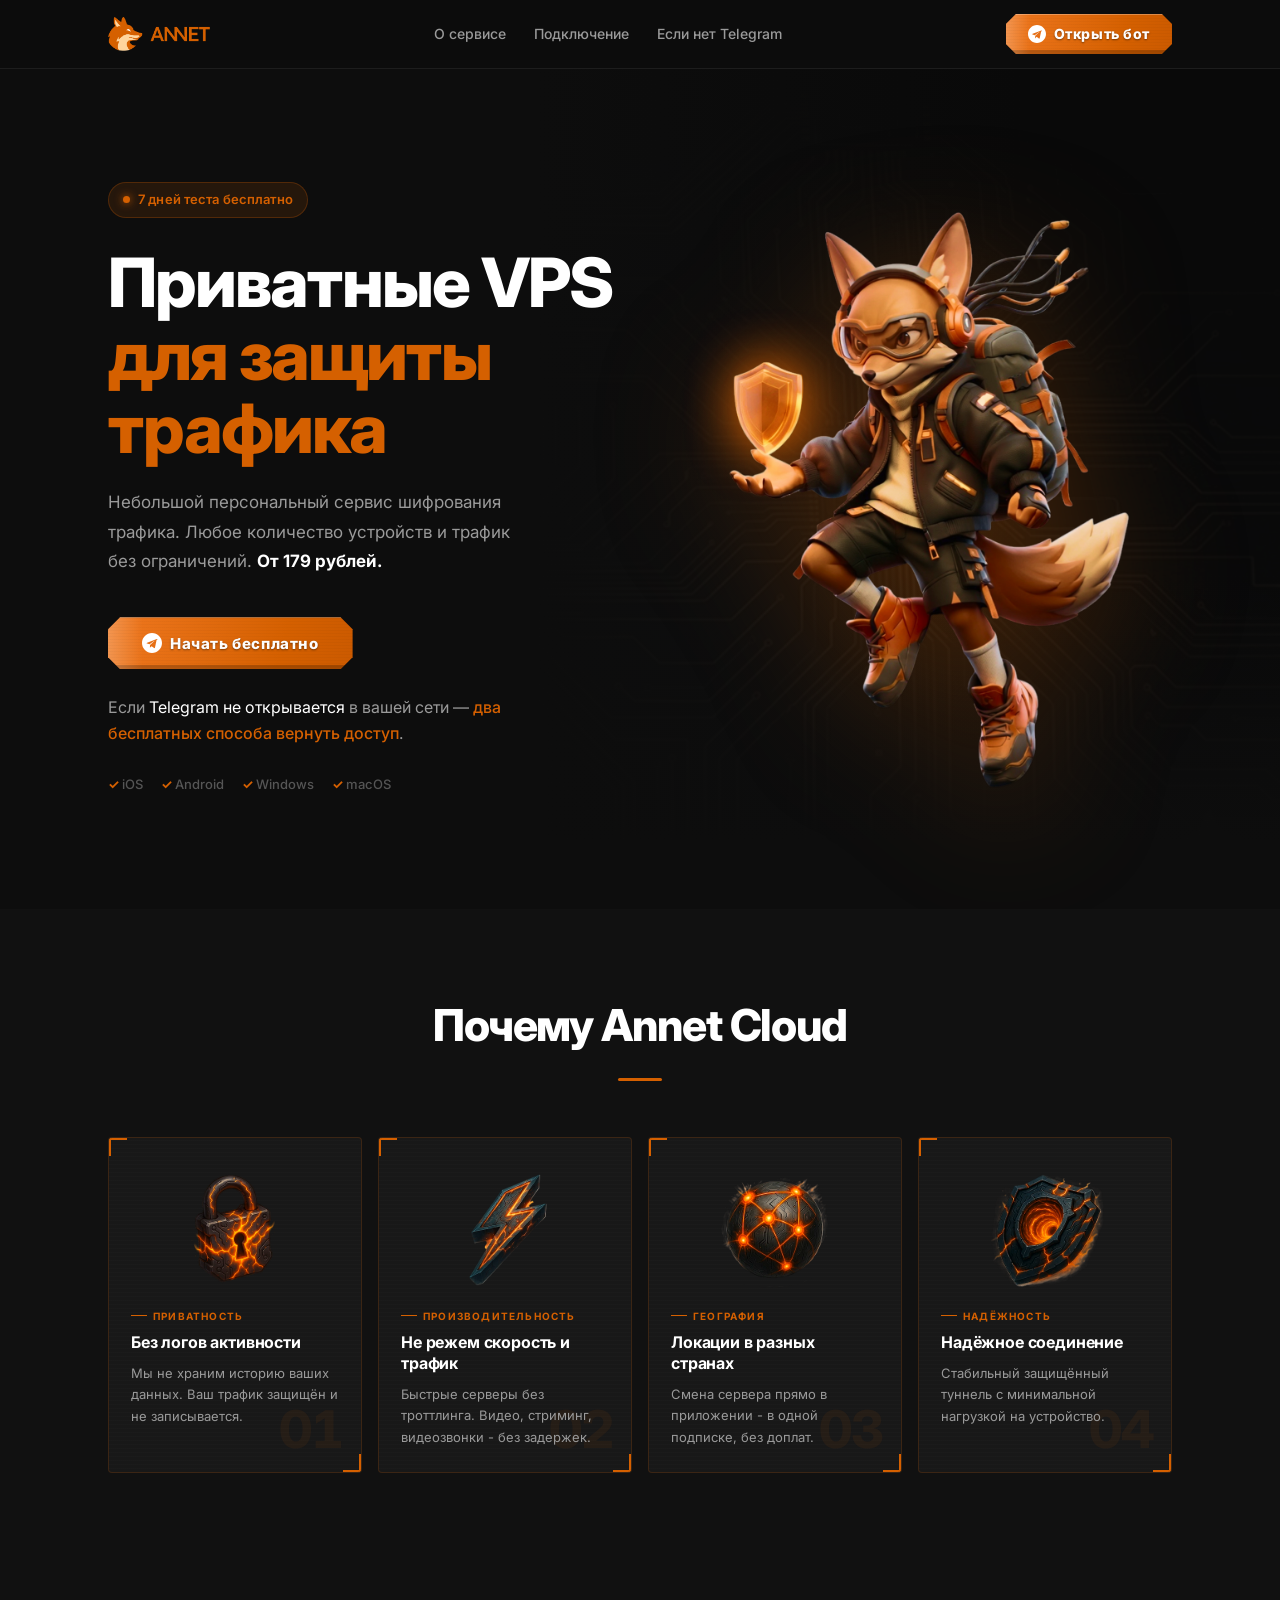
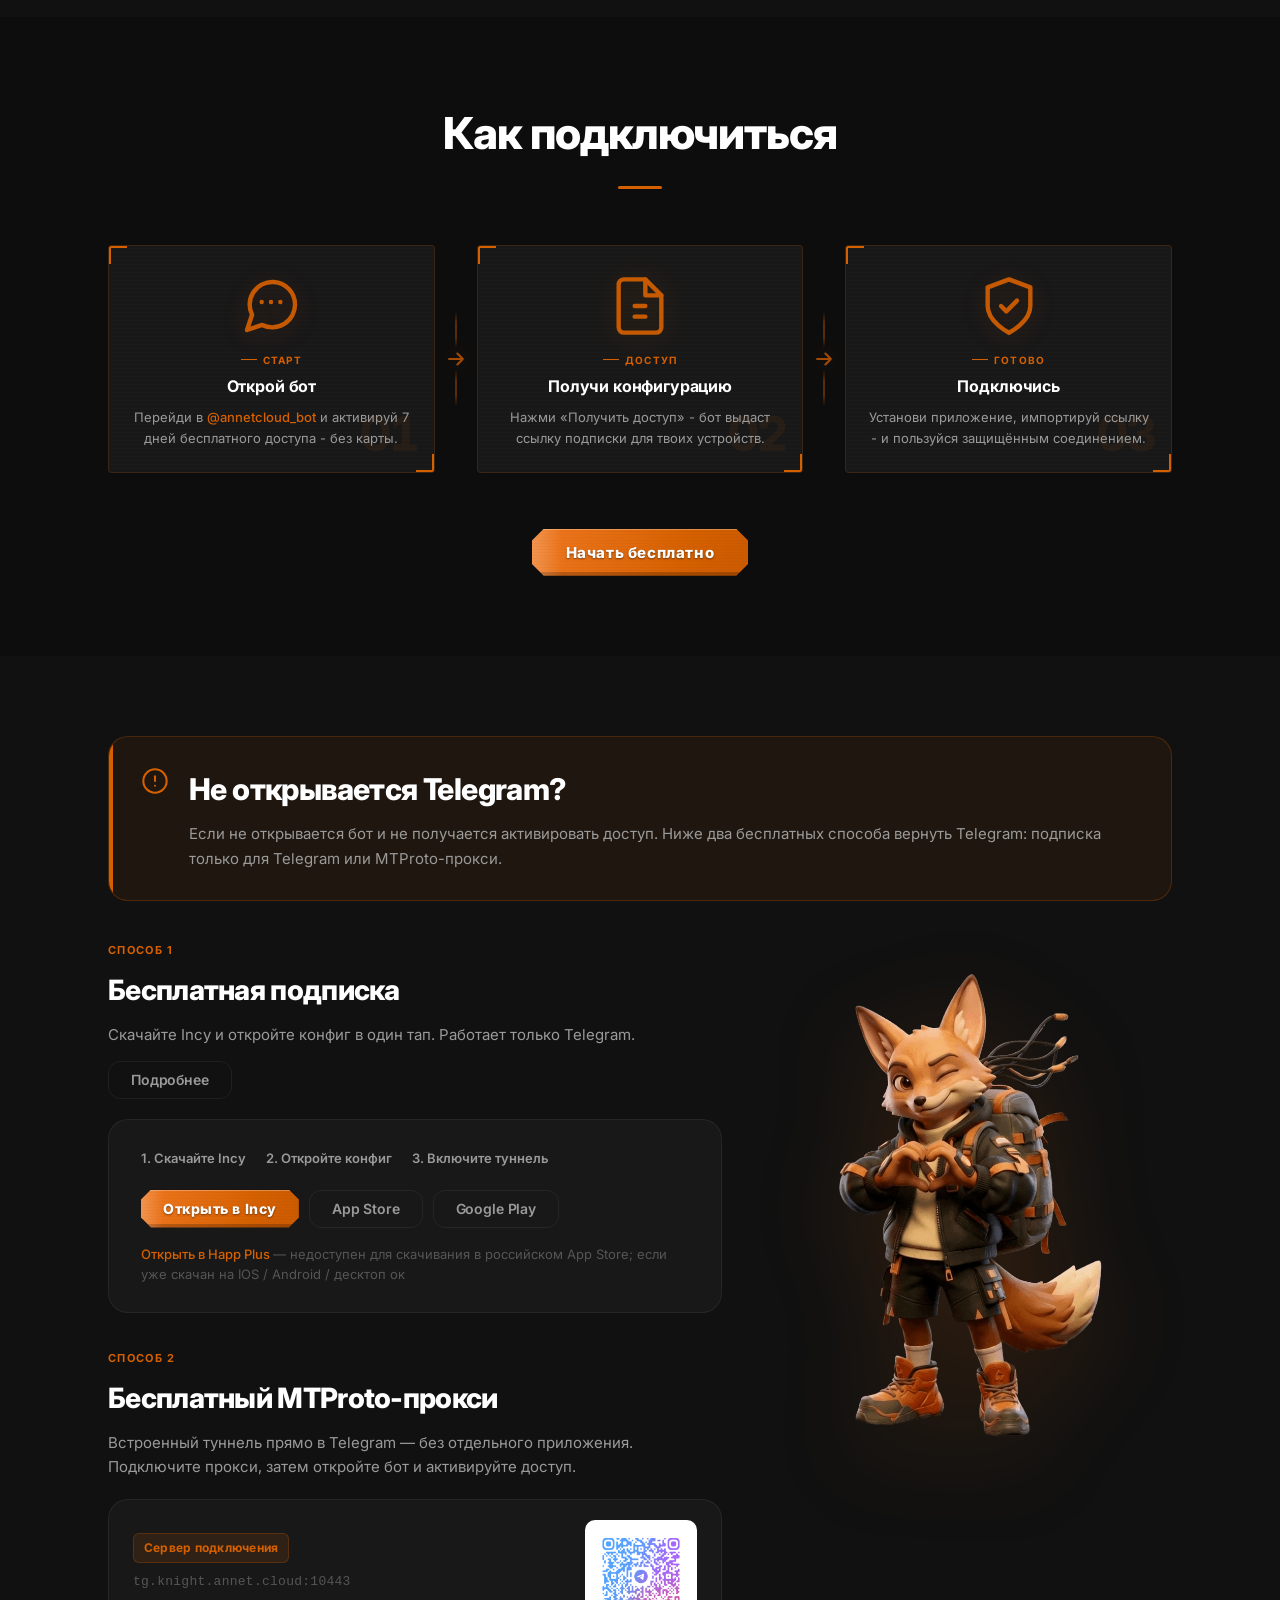
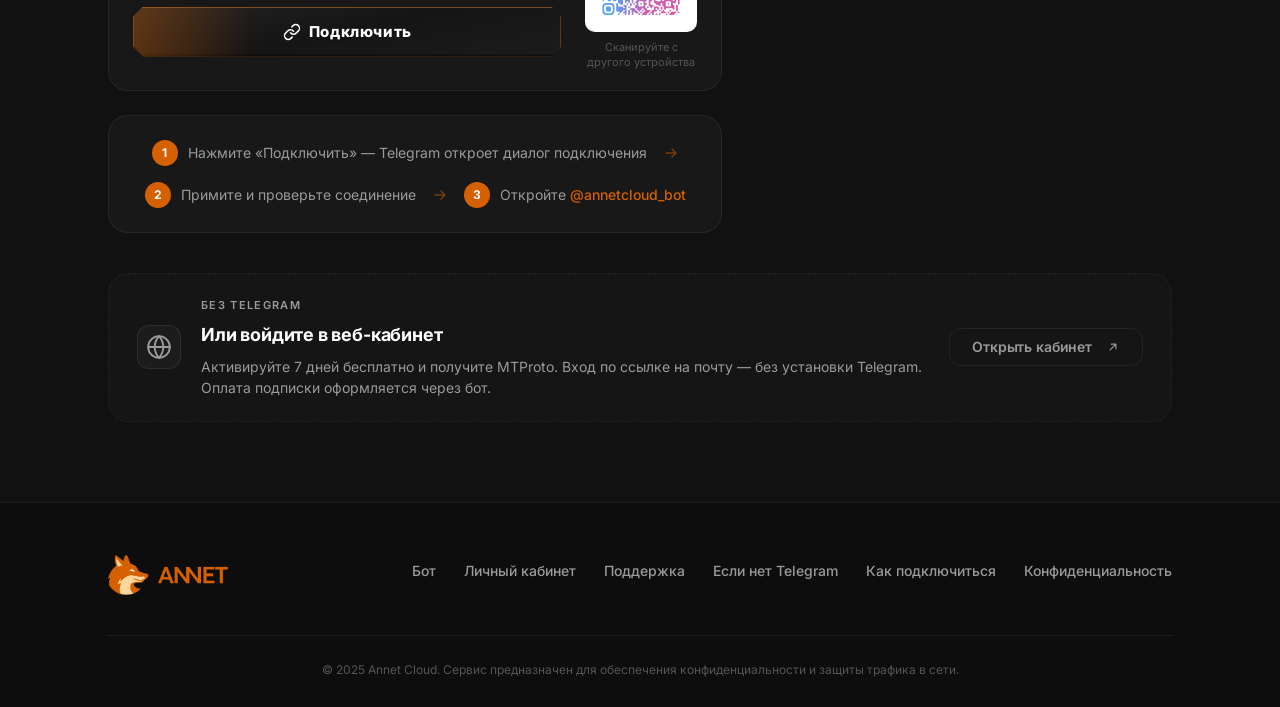
==== commit c25ad339: "аа" ====
--- a/landing/index.html
+++ b/landing/index.html
@@ -311,7 +311,7 @@
               <h3 class="free-tg-title">Бесплатная подписка</h3>
               <p class="free-tg-sub">
                 Скачайте Incy и откройте конфиг в один тап.
-                Работает только Telegram — это не полная подписка, но бот и чаты снова откроются.
+                Работает только Telegram.
               </p>
               <a href="free-tg.html" class="btn btn-ghost free-tg-more">Подробнее</a>
             </div>
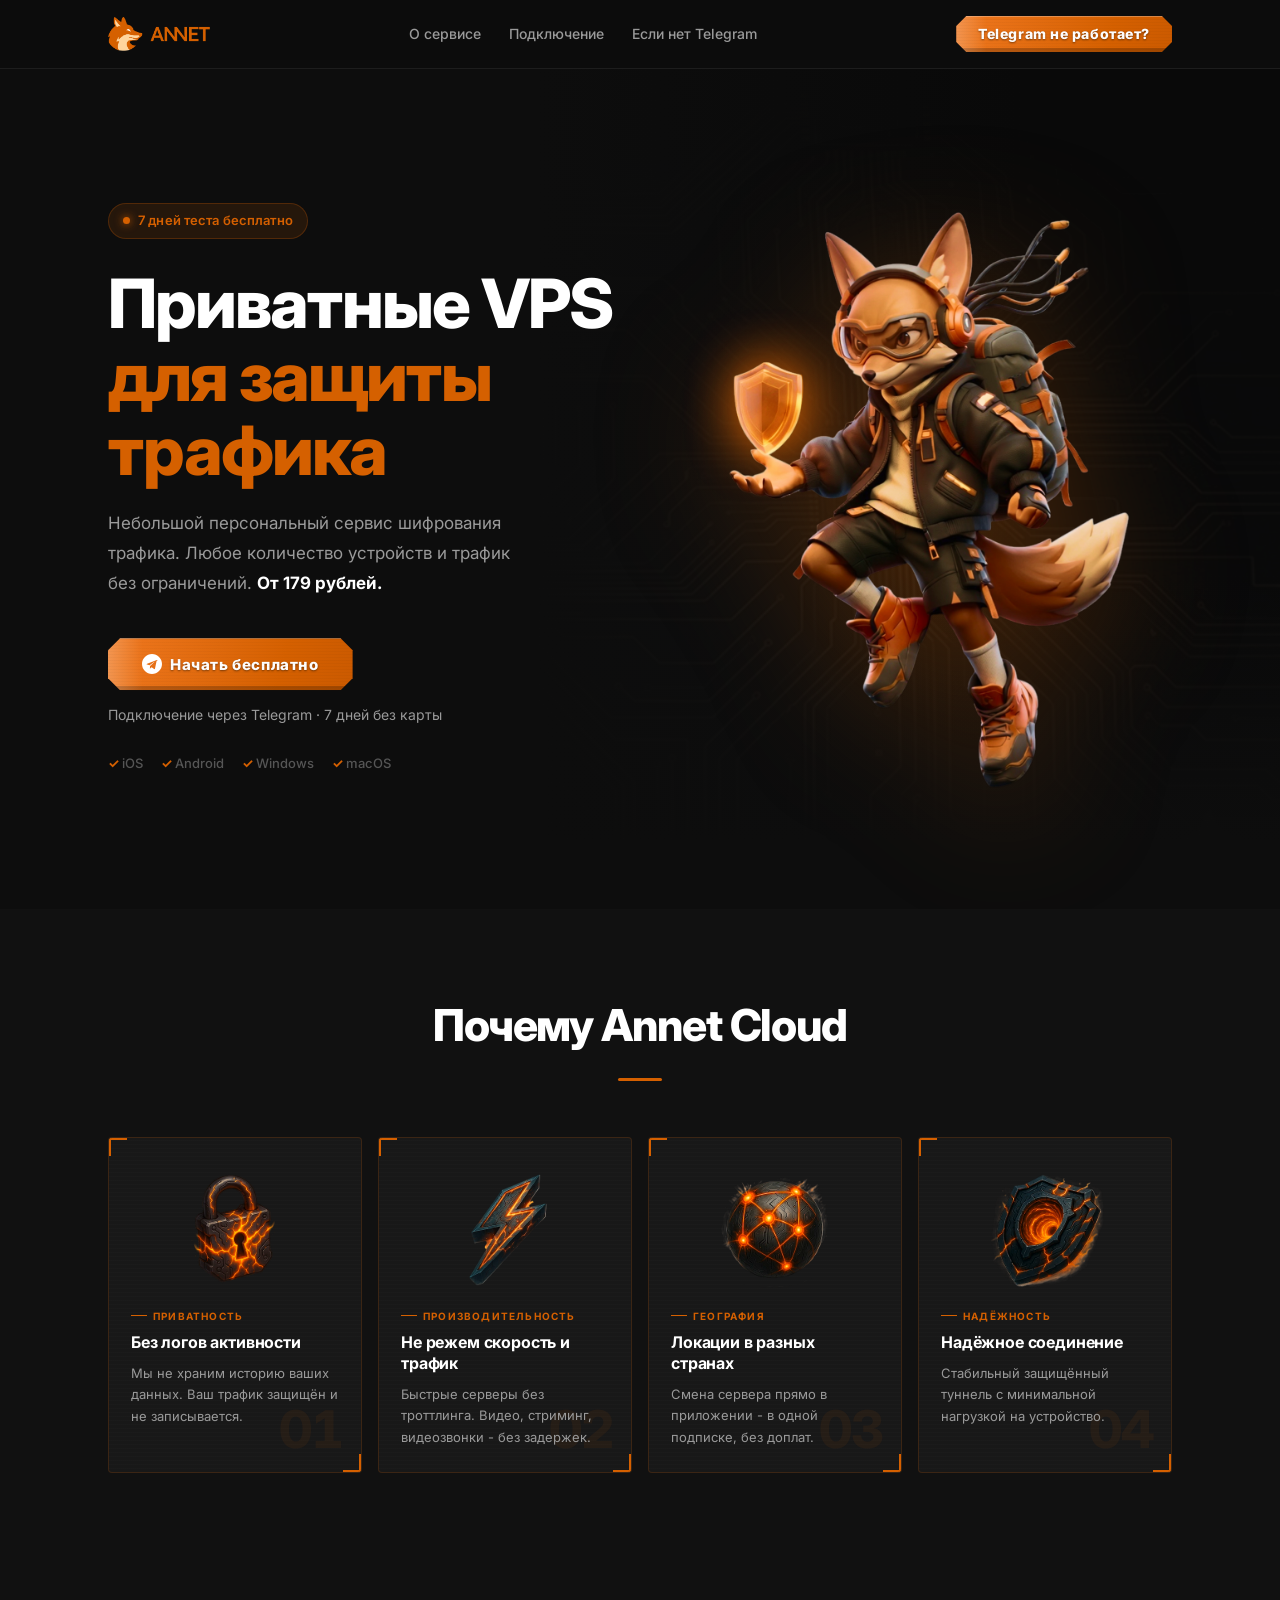
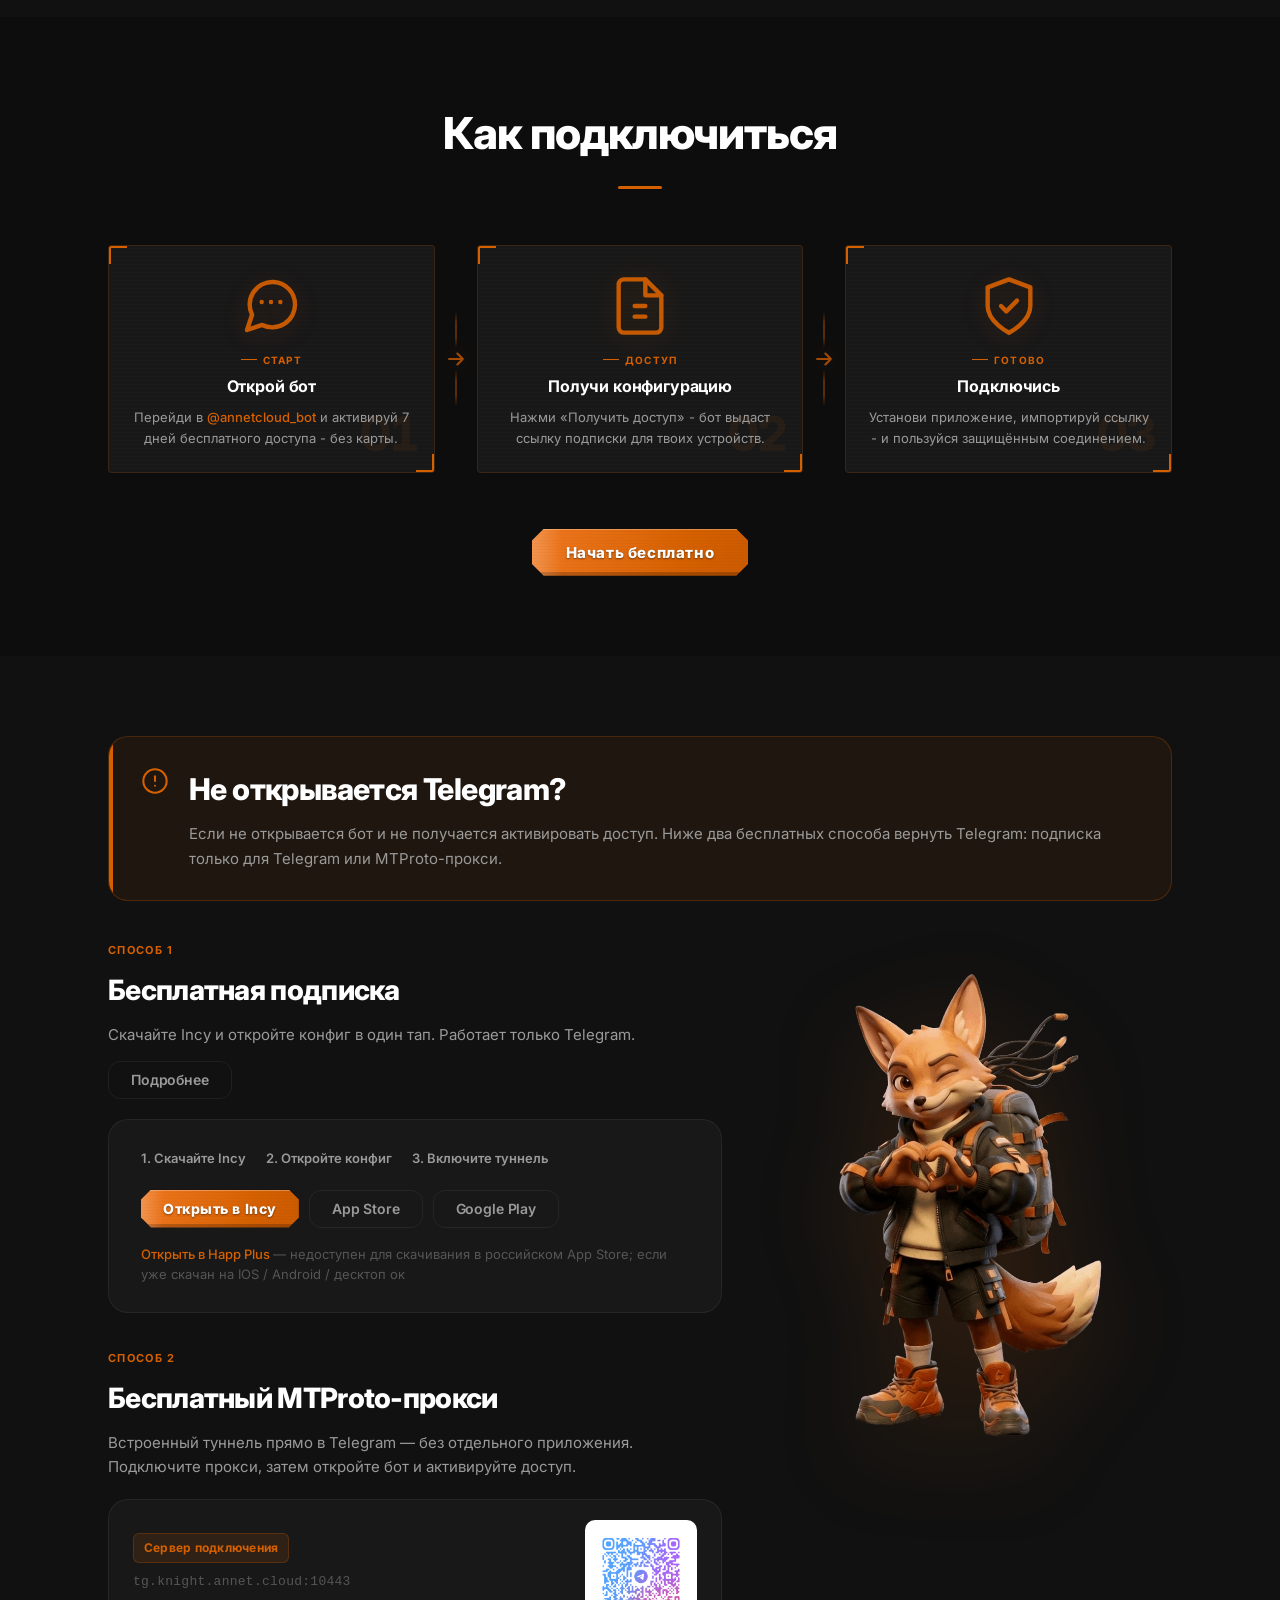
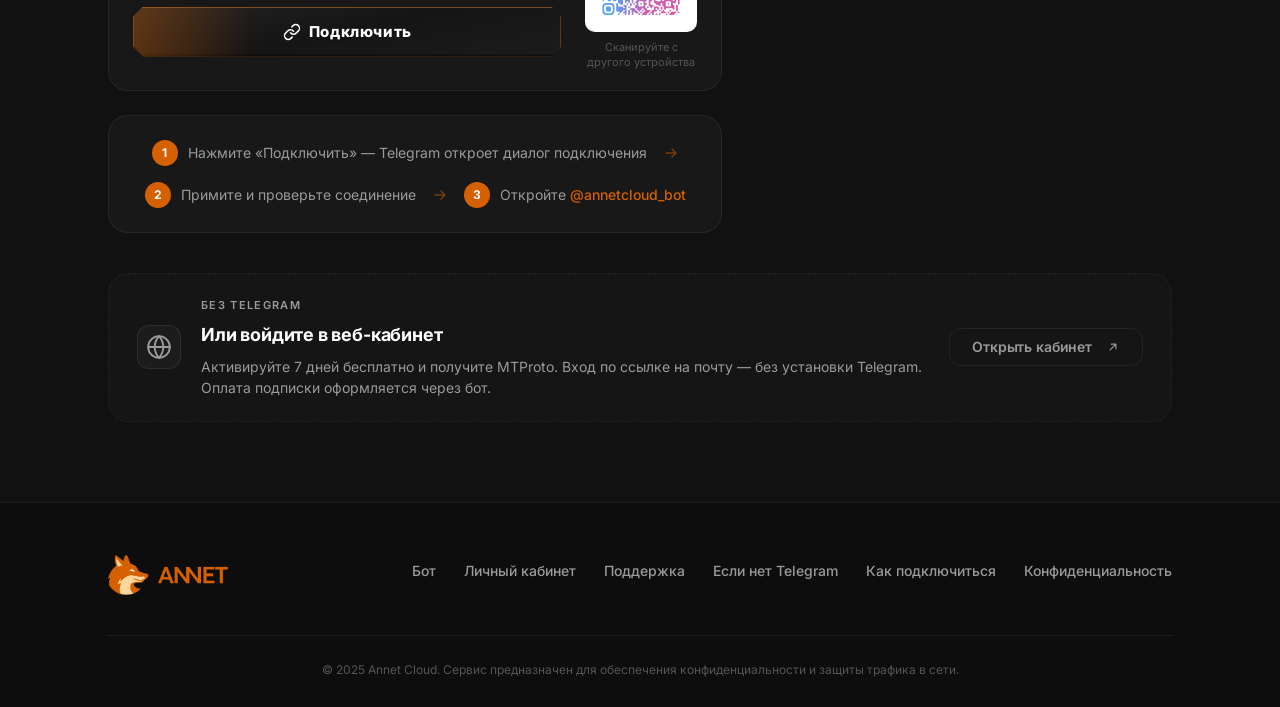
==== commit e10254ee: "аа" ====
--- a/landing/index.html
+++ b/landing/index.html
@@ -43,9 +43,8 @@
         <a href="#proxy">Если нет Telegram</a>
        <!--  <a href="https://my.annet.online/login" class="js-cabinet-link" target="_blank" rel="noopener" onclick="ym(108239554,'reachGoal','web_link'); return true;">Личный кабинет</a> -->
       </nav>
-      <a href="https://t.me/annetcloud_bot" class="btn btn-primary btn-hud js-bot-link" target="_blank" rel="noopener" onclick="ym(108239554,'reachGoal','bot_click'); return true;">
-        <svg width="18" height="18" viewBox="0 0 24 24" fill="currentColor" aria-hidden="true"><path d="M12 0C5.373 0 0 5.373 0 12s5.373 12 12 12 12-5.373 12-12S18.627 0 12 0zm5.562 8.248-1.97 9.28c-.146.658-.537.818-1.084.508l-3-2.21-1.447 1.394c-.16.16-.295.295-.605.295l.213-3.053 5.56-5.023c.242-.213-.054-.333-.373-.12L8.984 13.64l-2.961-.924c-.644-.204-.657-.643.135-.953l11.571-4.461c.537-.194 1.006.131.833.946z"/></svg>
-        Открыть бот
+      <a href="#proxy" class="btn btn-primary btn-hud">
+        Telegram не работает?
       </a>
     </div>
   </header>
@@ -72,16 +71,12 @@
           <span class="hero-sub-small"><b>От 179 рублей.</b></span>
         </p>
         <div class="hero-actions">
-          <a href="https://t.me/annetcloud_bot" class="btn btn-primary btn-large btn-hud btn-hud-lg js-bot-trial" target="_blank" rel="noopener">
+          <a href="https://t.me/annetcloud_bot" class="btn btn-primary btn-large btn-hud btn-hud-lg js-start-gate js-bot-trial" target="_blank" rel="noopener">
             <svg width="20" height="20" viewBox="0 0 24 24" fill="currentColor" aria-hidden="true"><path d="M12 0C5.373 0 0 5.373 0 12s5.373 12 12 12 12-5.373 12-12S18.627 0 12 0zm5.562 8.248-1.97 9.28c-.146.658-.537.818-1.084.508l-3-2.21-1.447 1.394c-.16.16-.295.295-.605.295l.213-3.053 5.56-5.023c.242-.213-.054-.333-.373-.12L8.984 13.64l-2.961-.924c-.644-.204-.657-.643.135-.953l11.571-4.461c.537-.194 1.006.131.833.946z"/></svg>
             Начать бесплатно
           </a>
-<!--           <a href="#proxy" class="btn btn-ghost">Не работает Telegram?</a>
- -->        </div>
-        <p class="telegram-help-hint ">
-          Если <span class="accent-white pulse">Telegram не открывается</span> в вашей сети —
-          <a href="#proxy" class="link">два бесплатных способа вернуть доступ</a>.
-        </p>
+        </div>
+        <p class="hero-cta-note">Подключение через Telegram · 7 дней без карты</p>
         <div class="hero-platforms">
           <span>iOS</span>
           <span>Android</span>
@@ -275,7 +270,7 @@
       </div> -->
 
       <div class="how-cta reveal">
-        <a href="https://t.me/annetcloud_bot" class="btn btn-primary btn-large btn-hud btn-hud-lg js-bot-trial" target="_blank" rel="noopener">Начать бесплатно</a>
+        <a href="https://t.me/annetcloud_bot" class="btn btn-primary btn-large btn-hud btn-hud-lg js-start-gate js-bot-trial" target="_blank" rel="noopener">Начать бесплатно</a>
       <!--   <p class="how-cta-alt">
           Или <a href="https://my.annet.online/login" class="link js-cabinet-link" target="_blank" rel="noopener" onclick="ym(108239554,'reachGoal','web_link'); return true;">войдите в веб-кабинет</a> - триал и MTProto доступны без Telegram. Оплата подписки - через бот.
         </p> -->
@@ -461,6 +456,91 @@
     </div>
   </footer>
 
+  <!-- CTA gate: ask about Telegram before opening the bot -->
+  <div class="cta-gate" id="cta-gate" hidden>
+    <div class="cta-gate-backdrop" data-gate-close></div>
+    <div class="cta-gate-dialog" role="dialog" aria-modal="true" aria-labelledby="cta-gate-title">
+      <button type="button" class="cta-gate-close" data-gate-close aria-label="Закрыть">
+        <svg width="18" height="18" viewBox="0 0 24 24" fill="none" stroke="currentColor" stroke-width="2" stroke-linecap="round" aria-hidden="true"><path d="M18 6L6 18M6 6l12 12"/></svg>
+      </button>
+      <p class="cta-gate-eyebrow">Перед стартом</p>
+      <h2 class="cta-gate-title" id="cta-gate-title">Telegram у вас открывается?</h2>
+      <p class="cta-gate-sub">
+        Бот и активация триала работают только через Telegram.
+        Если приложение не заходит — сначала верните доступ, потом продолжите.
+      </p>
+      <div class="cta-gate-choices">
+        <a href="https://t.me/annetcloud_bot"
+           class="cta-gate-choice cta-gate-choice-yes js-bot-trial"
+           target="_blank" rel="noopener"
+           onclick="ym(108239554,'reachGoal','gate_tg_yes'); return true;">
+          <span class="cta-gate-choice-label">Да, открывается</span>
+          <span class="cta-gate-choice-desc">Перейти в бот и получить 7 дней</span>
+        </a>
+        <a href="#proxy"
+           class="cta-gate-choice cta-gate-choice-no"
+           data-gate-help
+           onclick="ym(108239554,'reachGoal','gate_tg_no'); return true;">
+          <span class="cta-gate-choice-label">Нет, не открывается</span>
+          <span class="cta-gate-choice-desc">Два бесплатных способа вернуть Telegram</span>
+        </a>
+      </div>
+    </div>
+  </div>
+
+  <script>
+    (function () {
+      var gate = document.getElementById('cta-gate');
+      if (!gate) return;
+      var dialog = gate.querySelector('.cta-gate-dialog');
+      var lastFocus = null;
+
+      function openGate() {
+        lastFocus = document.activeElement;
+        gate.hidden = false;
+        document.body.classList.add('cta-gate-open');
+        if (typeof ym === 'function') ym(108239554, 'reachGoal', 'gate_open');
+        var focusable = dialog.querySelector('.cta-gate-choice');
+        if (focusable) focusable.focus();
+      }
+
+      function closeGate() {
+        gate.hidden = true;
+        document.body.classList.remove('cta-gate-open');
+        if (lastFocus && typeof lastFocus.focus === 'function') lastFocus.focus();
+      }
+
+      document.querySelectorAll('.js-start-gate').forEach(function (el) {
+        el.addEventListener('click', function (e) {
+          e.preventDefault();
+          openGate();
+        });
+      });
+
+      gate.querySelectorAll('[data-gate-close]').forEach(function (el) {
+        el.addEventListener('click', closeGate);
+      });
+
+      var yesBtn = gate.querySelector('.cta-gate-choice-yes');
+      if (yesBtn) {
+        yesBtn.addEventListener('click', function () {
+          closeGate();
+        });
+      }
+
+      var helpBtn = gate.querySelector('[data-gate-help]');
+      if (helpBtn) {
+        helpBtn.addEventListener('click', function () {
+          closeGate();
+        });
+      }
+
+      document.addEventListener('keydown', function (e) {
+        if (e.key === 'Escape' && !gate.hidden) closeGate();
+      });
+    })();
+  </script>
+
   <script>
     (function () {
       var BOT_BASE = 'https://t.me/annetcloud_bot';
--- a/landing/style.css
+++ b/landing/style.css
@@ -536,7 +536,14 @@
   display: flex;
   gap: 12px;
   flex-wrap: wrap;
-  margin-bottom: 36px;
+  margin-bottom: 14px;
+}
+
+.hero-cta-note {
+  margin: 0 0 28px;
+  font-size: 14px;
+  color: var(--text-muted);
+  line-height: 1.5;
 }
 
 .telegram-help-hint {
@@ -2378,6 +2385,10 @@
     justify-content: center;
   }
 
+  .hero-cta-note {
+    text-align: center;
+  }
+
   .hero-platforms {
     justify-content: center;
   }
@@ -2588,3 +2599,176 @@
     grid-template-columns: 1fr;
   }
 }
+
+/* ═══════════════════════════════════════════════
+   CTA gate — Telegram check before bot
+═══════════════════════════════════════════════ */
+body.cta-gate-open {
+  overflow: hidden;
+}
+
+.cta-gate[hidden] {
+  display: none !important;
+}
+
+.cta-gate {
+  position: fixed;
+  inset: 0;
+  z-index: 2000;
+  display: flex;
+  align-items: center;
+  justify-content: center;
+  padding: 20px;
+}
+
+.cta-gate-backdrop {
+  position: absolute;
+  inset: 0;
+  background: rgba(0, 0, 0, 0.72);
+  backdrop-filter: blur(6px);
+}
+
+.cta-gate-dialog {
+  position: relative;
+  z-index: 1;
+  width: min(100%, 440px);
+  padding: 28px 24px 24px;
+  background: var(--bg-card);
+  border: 1px solid var(--border-card);
+  border-radius: var(--radius-lg);
+  box-shadow: 0 24px 64px rgba(0, 0, 0, 0.55);
+  animation: ctaGateIn 0.28s var(--ease-out-expo) both;
+}
+
+@keyframes ctaGateIn {
+  from {
+    opacity: 0;
+    transform: translateY(12px) scale(0.98);
+  }
+  to {
+    opacity: 1;
+    transform: none;
+  }
+}
+
+.cta-gate-close {
+  position: absolute;
+  top: 14px;
+  right: 14px;
+  display: flex;
+  align-items: center;
+  justify-content: center;
+  width: 36px;
+  height: 36px;
+  border: none;
+  border-radius: 10px;
+  background: transparent;
+  color: var(--text-muted);
+  cursor: pointer;
+  transition: color var(--transition), background var(--transition);
+}
+
+.cta-gate-close:hover {
+  color: var(--text);
+  background: rgba(255, 255, 255, 0.06);
+}
+
+.cta-gate-eyebrow {
+  margin: 0 0 8px;
+  font-size: 12px;
+  font-weight: 600;
+  letter-spacing: 0.06em;
+  text-transform: uppercase;
+  color: var(--accent);
+}
+
+.cta-gate-title {
+  margin: 0 0 10px;
+  font-size: 22px;
+  font-weight: 800;
+  letter-spacing: -0.02em;
+  line-height: 1.25;
+  padding-right: 28px;
+}
+
+.cta-gate-sub {
+  margin: 0 0 22px;
+  font-size: 14px;
+  line-height: 1.55;
+  color: var(--text-muted);
+}
+
+.cta-gate-choices {
+  display: flex;
+  flex-direction: column;
+  gap: 10px;
+}
+
+.cta-gate-choice {
+  display: flex;
+  flex-direction: column;
+  gap: 4px;
+  padding: 16px 18px;
+  border-radius: var(--radius);
+  text-decoration: none;
+  transition: transform var(--dur-micro) var(--ease-out-expo), border-color var(--transition), background var(--transition);
+}
+
+.cta-gate-choice-label {
+  font-size: 15px;
+  font-weight: 700;
+  letter-spacing: -0.01em;
+}
+
+.cta-gate-choice-desc {
+  font-size: 13px;
+  line-height: 1.4;
+  color: var(--text-muted);
+}
+
+.cta-gate-choice-yes {
+  background: var(--accent);
+  color: #fff;
+  border: 1px solid transparent;
+}
+
+.cta-gate-choice-yes .cta-gate-choice-desc {
+  color: rgba(255, 255, 255, 0.78);
+}
+
+.cta-gate-choice-yes:hover {
+  background: var(--accent-hover);
+  transform: translateY(-1px);
+}
+
+.cta-gate-choice-no {
+  background: transparent;
+  color: var(--text);
+  border: 1px solid var(--border-card);
+}
+
+.cta-gate-choice-no:hover {
+  border-color: var(--accent-border);
+  background: var(--accent-dim);
+}
+
+.cta-gate-choice:focus-visible {
+  outline: 2px solid var(--accent);
+  outline-offset: 2px;
+}
+
+@media (max-width: 480px) {
+  .cta-gate-dialog {
+    padding: 24px 18px 18px;
+  }
+
+  .cta-gate-title {
+    font-size: 20px;
+  }
+}
+
+@media (prefers-reduced-motion: reduce) {
+  .cta-gate-dialog {
+    animation: none;
+  }
+}
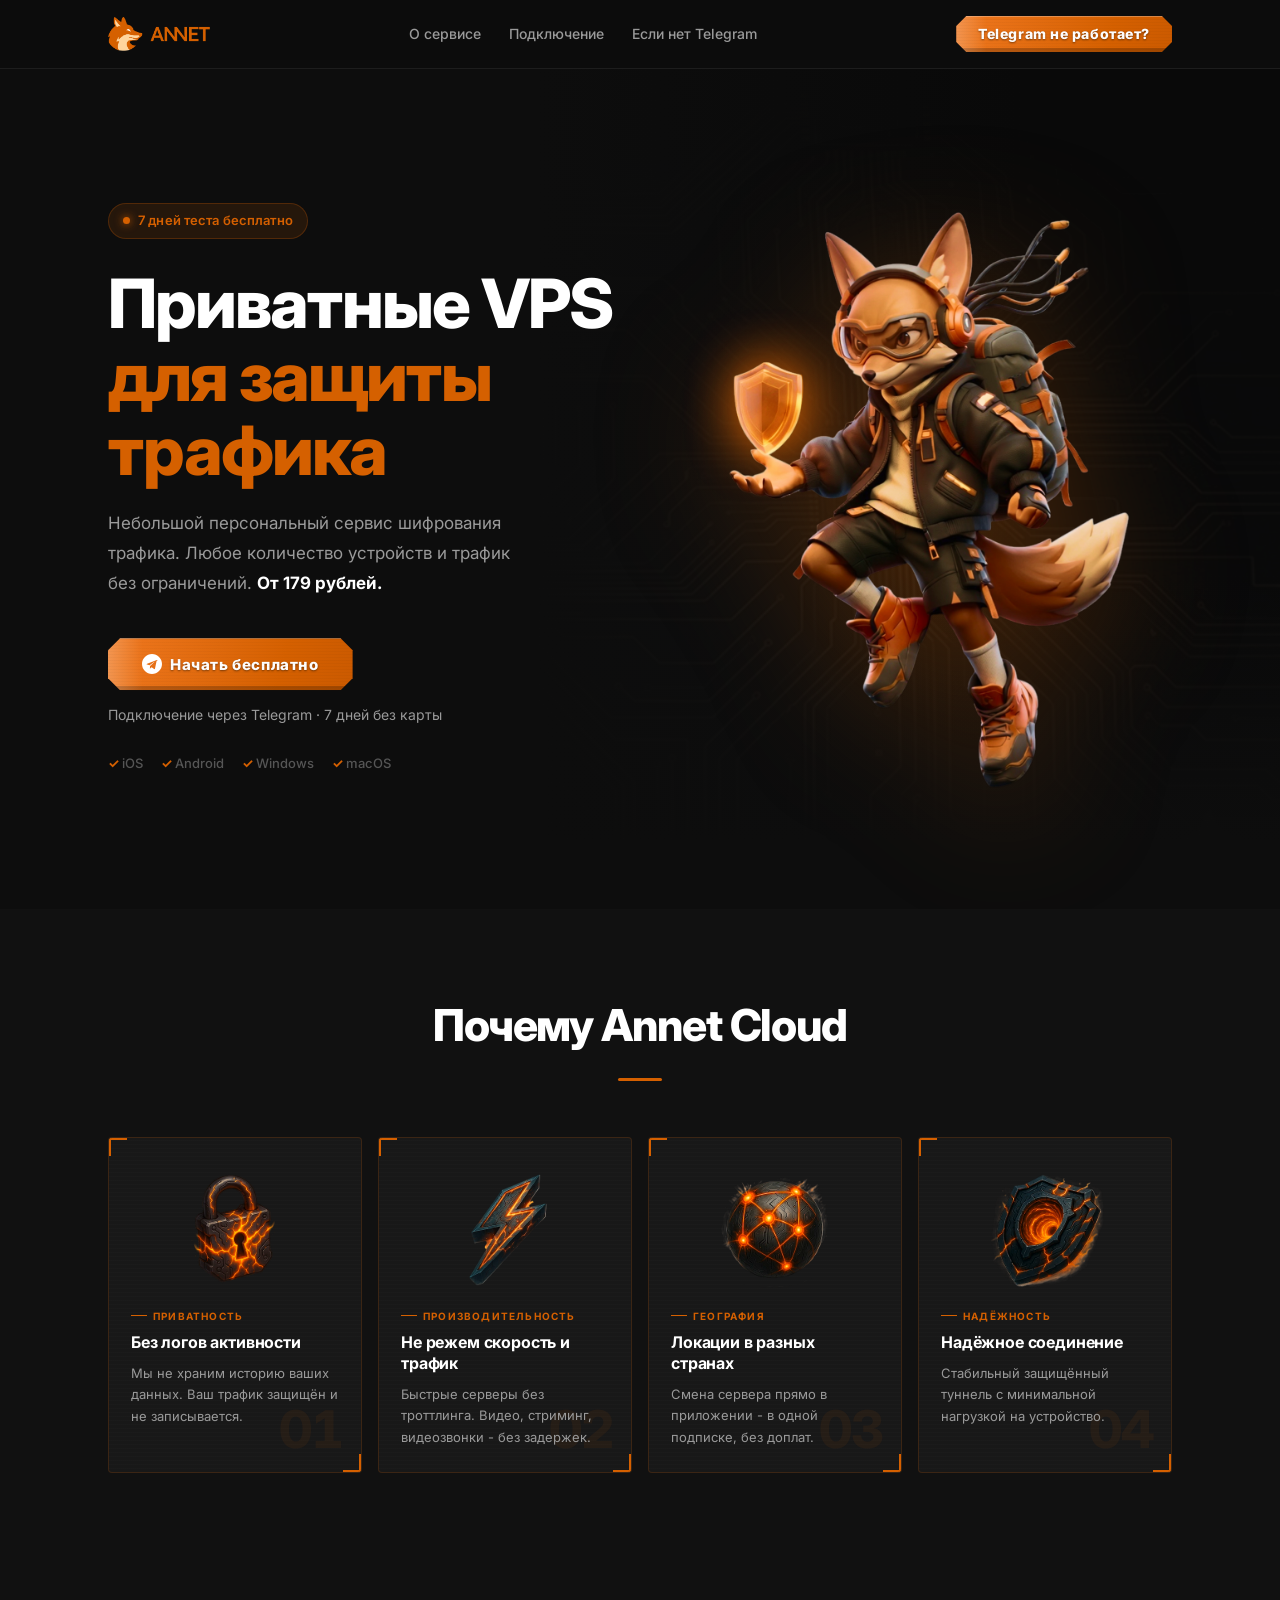
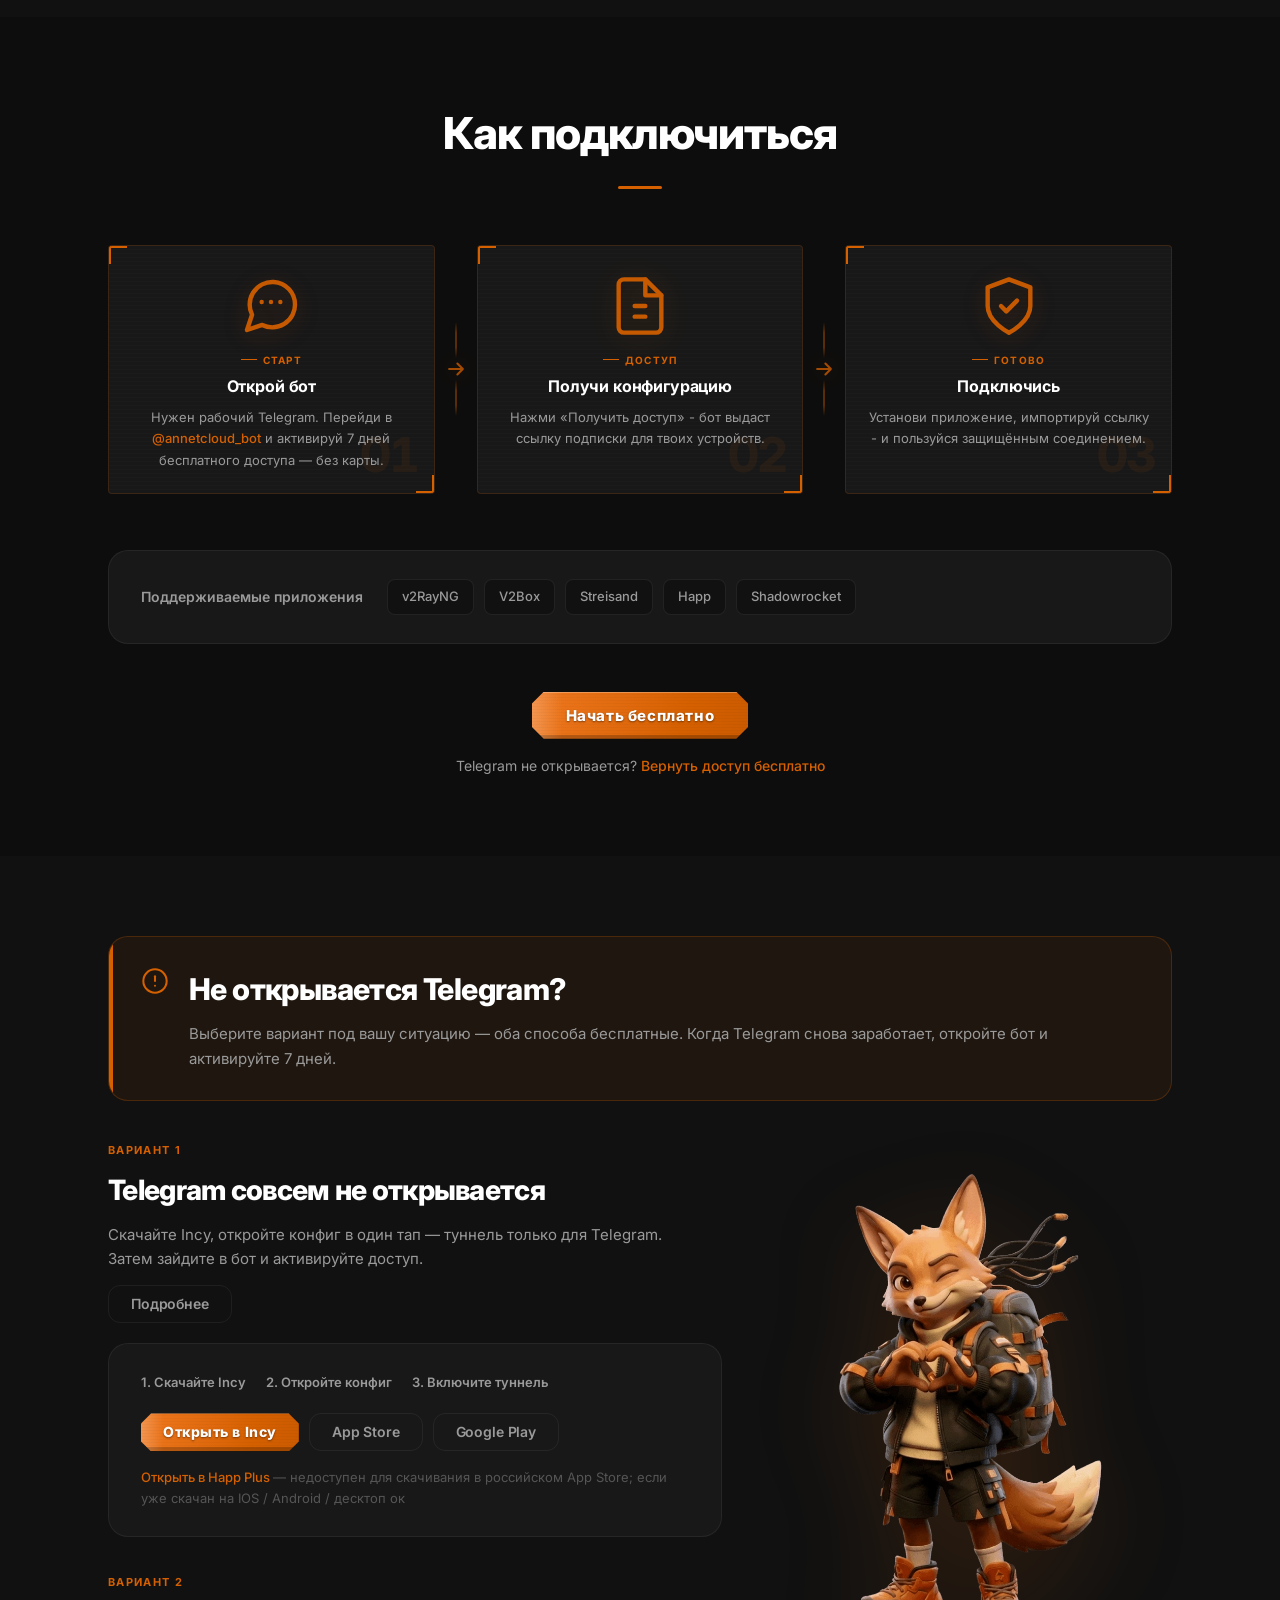
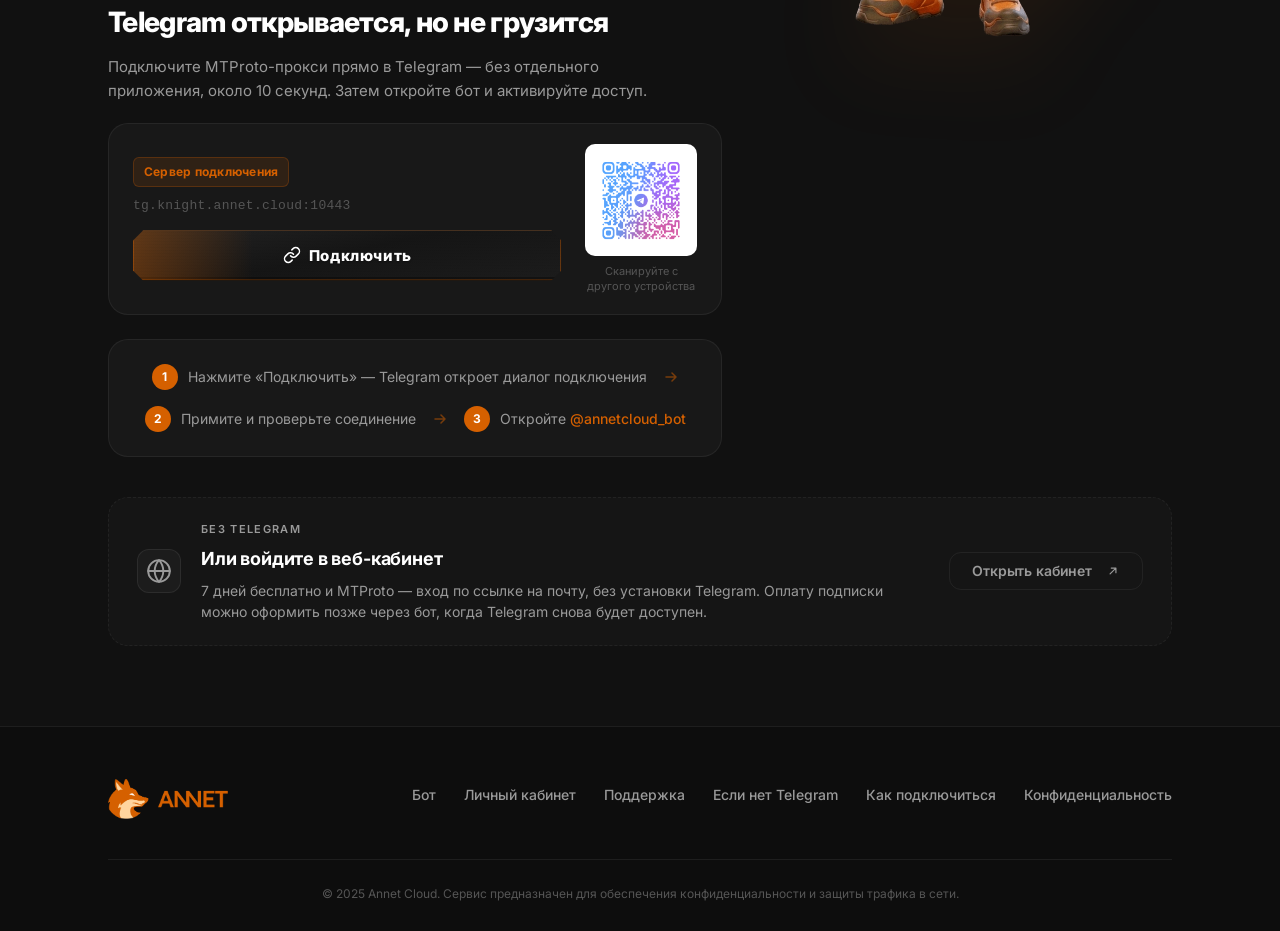
==== commit ba1bd382: "34" ====
--- a/landing/index.html
+++ b/landing/index.html
@@ -224,7 +224,7 @@
           </div>
           <div class="step-tag">Старт</div>
           <h3 class="step-title">Открой бот</h3>
-          <p class="step-desc">Перейди в <a href="https://t.me/annetcloud_bot" class="link js-bot-link" target="_blank" rel="noopener" onclick="ym(108239554,'reachGoal','bot_click'); return true;">@annetcloud_bot</a> и активируй 7 дней бесплатного доступа - без карты.</p>
+          <p class="step-desc">Нужен рабочий Telegram. Перейди в <a href="https://t.me/annetcloud_bot" class="link js-start-gate js-bot-trial" target="_blank" rel="noopener">@annetcloud_bot</a> и активируй 7 дней бесплатного доступа — без карты.</p>
         </div>
         <div class="step-connector" aria-hidden="true">
           <span class="step-connector-line"></span>
@@ -258,7 +258,7 @@
         </div>
       </div>
 
-     <!--  <div class="apps-row">
+      <div class="apps-row reveal">
         <div class="apps-title">Поддерживаемые приложения</div>
         <div class="apps-list">
           <div class="app-chip">v2RayNG</div>
@@ -267,13 +267,14 @@
           <div class="app-chip">Happ</div>
           <div class="app-chip">Shadowrocket</div>
         </div>
-      </div> -->
+      </div>
 
       <div class="how-cta reveal">
         <a href="https://t.me/annetcloud_bot" class="btn btn-primary btn-large btn-hud btn-hud-lg js-start-gate js-bot-trial" target="_blank" rel="noopener">Начать бесплатно</a>
-      <!--   <p class="how-cta-alt">
-          Или <a href="https://my.annet.online/login" class="link js-cabinet-link" target="_blank" rel="noopener" onclick="ym(108239554,'reachGoal','web_link'); return true;">войдите в веб-кабинет</a> - триал и MTProto доступны без Telegram. Оплата подписки - через бот.
-        </p> -->
+        <p class="how-cta-escape">
+          Telegram не открывается?
+          <a href="#proxy" class="link">Вернуть доступ бесплатно</a>
+        </p>
       </div>
     </div>
   </section>
@@ -290,8 +291,8 @@
         <div class="proxy-alert-body">
           <h2 class="proxy-title">Не открывается Telegram?</h2>
           <p class="proxy-sub">
-            Если не открывается бот и не получается активировать доступ.
-            Ниже два бесплатных способа вернуть Telegram: подписка только для Telegram или MTProto-прокси.
+            Выберите вариант под вашу ситуацию — оба способа бесплатные.
+            Когда Telegram снова заработает, откройте бот и активируйте 7 дней.
           </p>
         </div>
       </div>
@@ -299,14 +300,14 @@
       <div class="proxy-layout tg-help-layout">
         <div class="proxy-layout-main">
 
-          <!-- Способ 1: бесплатная подписка -->
+          <!-- Вариант 1: Telegram совсем не открывается -->
           <div class="tg-help-method free-tg-block" id="free-tg">
             <div class="tg-help-method-head reveal">
-              <div class="free-tg-eyebrow">Способ 1</div>
-              <h3 class="free-tg-title">Бесплатная подписка</h3>
+              <div class="free-tg-eyebrow">Вариант 1</div>
+              <h3 class="free-tg-title">Telegram совсем не открывается</h3>
               <p class="free-tg-sub">
-                Скачайте Incy и откройте конфиг в один тап.
-                Работает только Telegram.
+                Скачайте Incy, откройте конфиг в один тап — туннель только для Telegram.
+                Затем зайдите в бот и активируйте доступ.
               </p>
               <a href="free-tg.html" class="btn btn-ghost free-tg-more">Подробнее</a>
             </div>
@@ -351,14 +352,14 @@
             </div>
           </div>
 
-          <!-- Способ 2: MTProto -->
+          <!-- Вариант 2: открывается, но не грузится -->
           <div class="tg-help-method proxy-method" id="mtproto">
             <div class="tg-help-method-head reveal">
-              <div class="free-tg-eyebrow">Способ 2</div>
-              <h3 class="free-tg-title">Бесплатный MTProto-прокси</h3>
+              <div class="free-tg-eyebrow">Вариант 2</div>
+              <h3 class="free-tg-title">Telegram открывается, но не грузится</h3>
               <p class="free-tg-sub">
-                Встроенный туннель прямо в Telegram — без отдельного приложения.
-                Подключите прокси, затем откройте бот и активируйте доступ.
+                Подключите MTProto-прокси прямо в Telegram — без отдельного приложения, около 10 секунд.
+                Затем откройте бот и активируйте доступ.
               </p>
             </div>
 
@@ -420,8 +421,8 @@
           <div class="cabinet-alt-eyebrow">Без Telegram</div>
           <h3 class="cabinet-alt-title">Или войдите в веб-кабинет</h3>
           <p class="cabinet-alt-sub">
-            Активируйте 7 дней бесплатно и получите MTProto. Вход по ссылке на почту — без установки Telegram.
-            Оплата подписки оформляется через бот.
+            7 дней бесплатно и MTProto — вход по ссылке на почту, без установки Telegram.
+            Оплату подписки можно оформить позже через бот, когда Telegram снова будет доступен.
           </p>
         </div>
         <div class="cabinet-alt-cta">
@@ -443,7 +444,7 @@
         <img src="assets/logo.png" alt="Annet Cloud" class="footer-logo">
       </div>
       <nav class="footer-nav">
-        <a href="https://t.me/annetcloud_bot" class="js-bot-link" target="_blank" rel="noopener" onclick="ym(108239554,'reachGoal','bot_click'); return true;">Бот</a>
+        <a href="https://t.me/annetcloud_bot" class="js-start-gate js-bot-trial" target="_blank" rel="noopener">Бот</a>
         <a href="https://my.annet.online/login" class="js-cabinet-link" target="_blank" rel="noopener" onclick="ym(108239554,'reachGoal','web_link'); return true;">Личный кабинет</a>
         <a href="tg://resolve?domain=annetcloud_support">Поддержка</a>
         <a href="#proxy">Если нет Telegram</a>
@@ -482,7 +483,7 @@
            data-gate-help
            onclick="ym(108239554,'reachGoal','gate_tg_no'); return true;">
           <span class="cta-gate-choice-label">Нет, не открывается</span>
-          <span class="cta-gate-choice-desc">Два бесплатных способа вернуть Telegram</span>
+          <span class="cta-gate-choice-desc">Выберите способ вернуть Telegram бесплатно</span>
         </a>
       </div>
     </div>
@@ -660,6 +661,7 @@
       nodes.forEach(function (el) { obs.observe(el); });
     })();
   </script>
+    <script src="//code.jivo.ru/widget/XGshhGjYnR" async></script>
 
 </body>
 </html>
--- a/landing/style.css
+++ b/landing/style.css
@@ -1474,6 +1474,13 @@
   text-align: center;
 }
 
+.how-cta-escape {
+  margin: 16px 0 0;
+  font-size: 14px;
+  color: var(--text-muted);
+  line-height: 1.5;
+}
+
 .link {
   color: var(--accent);
   font-weight: 500;
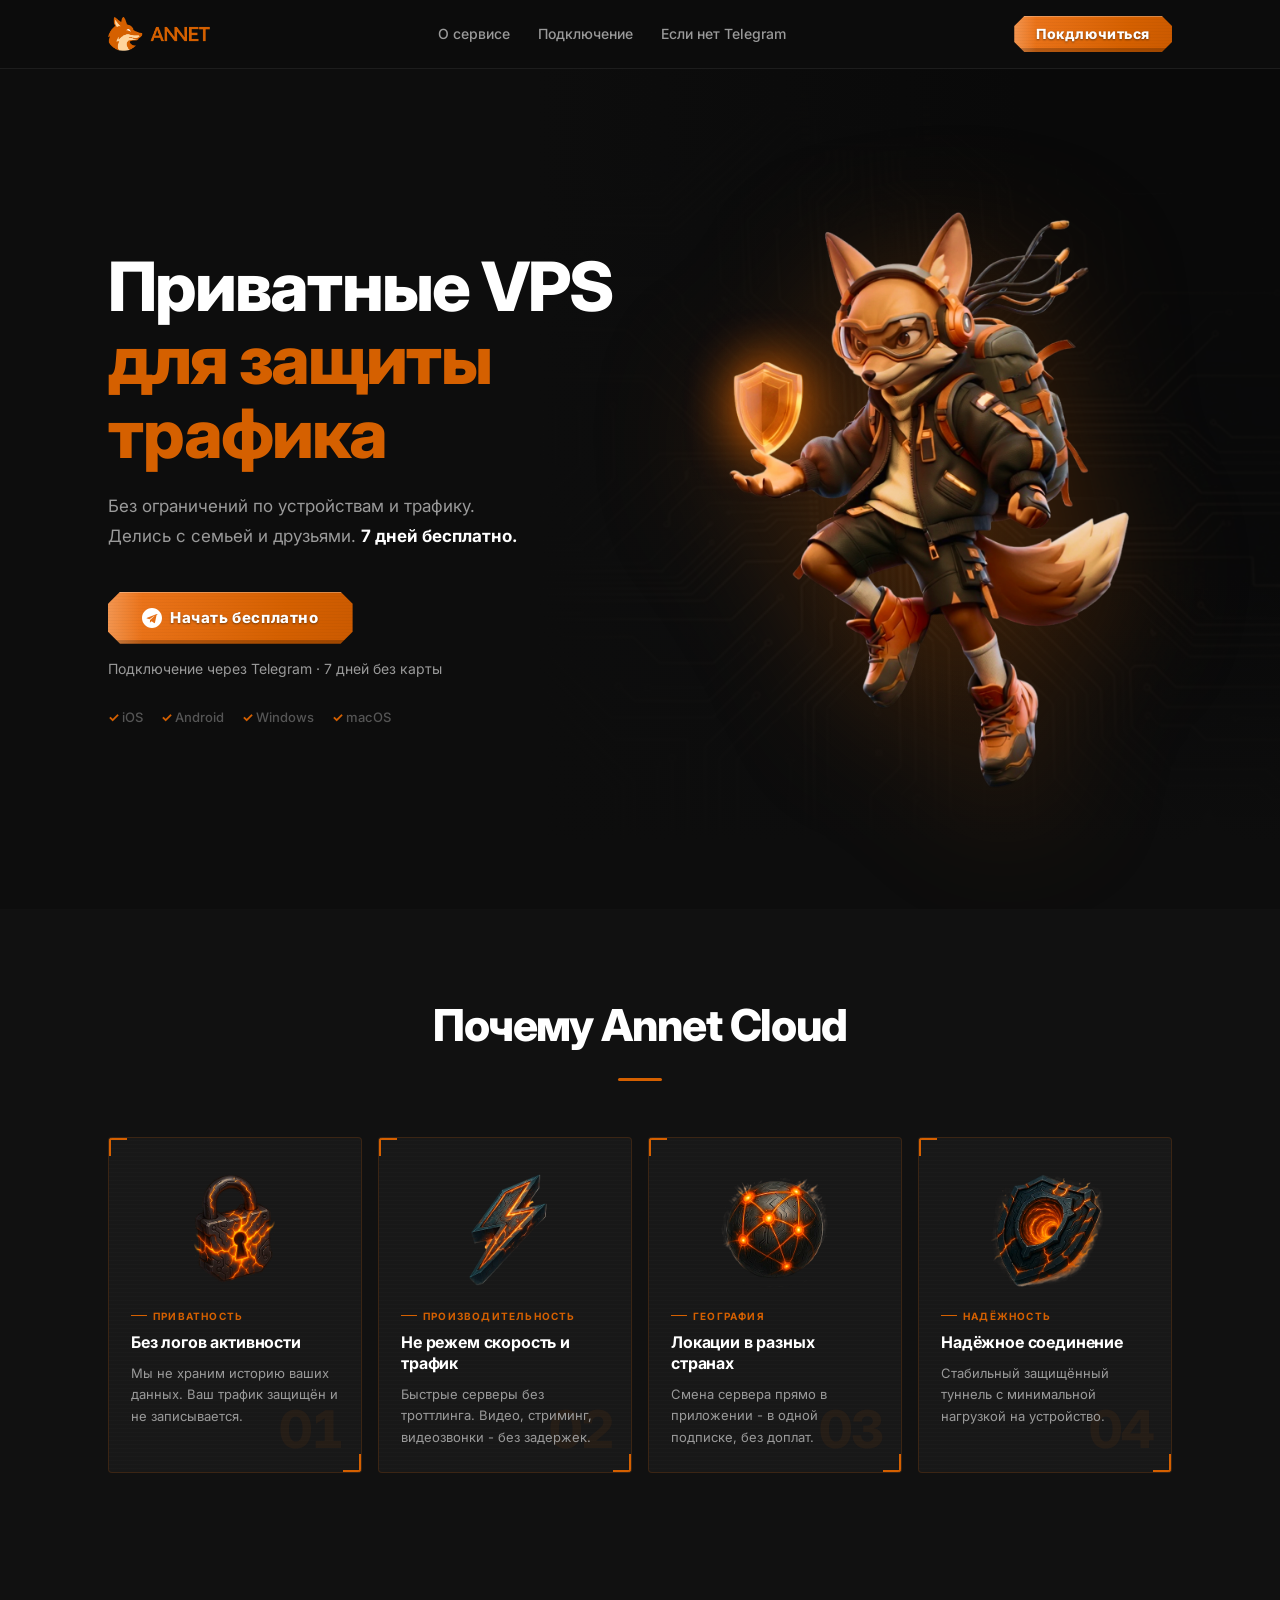
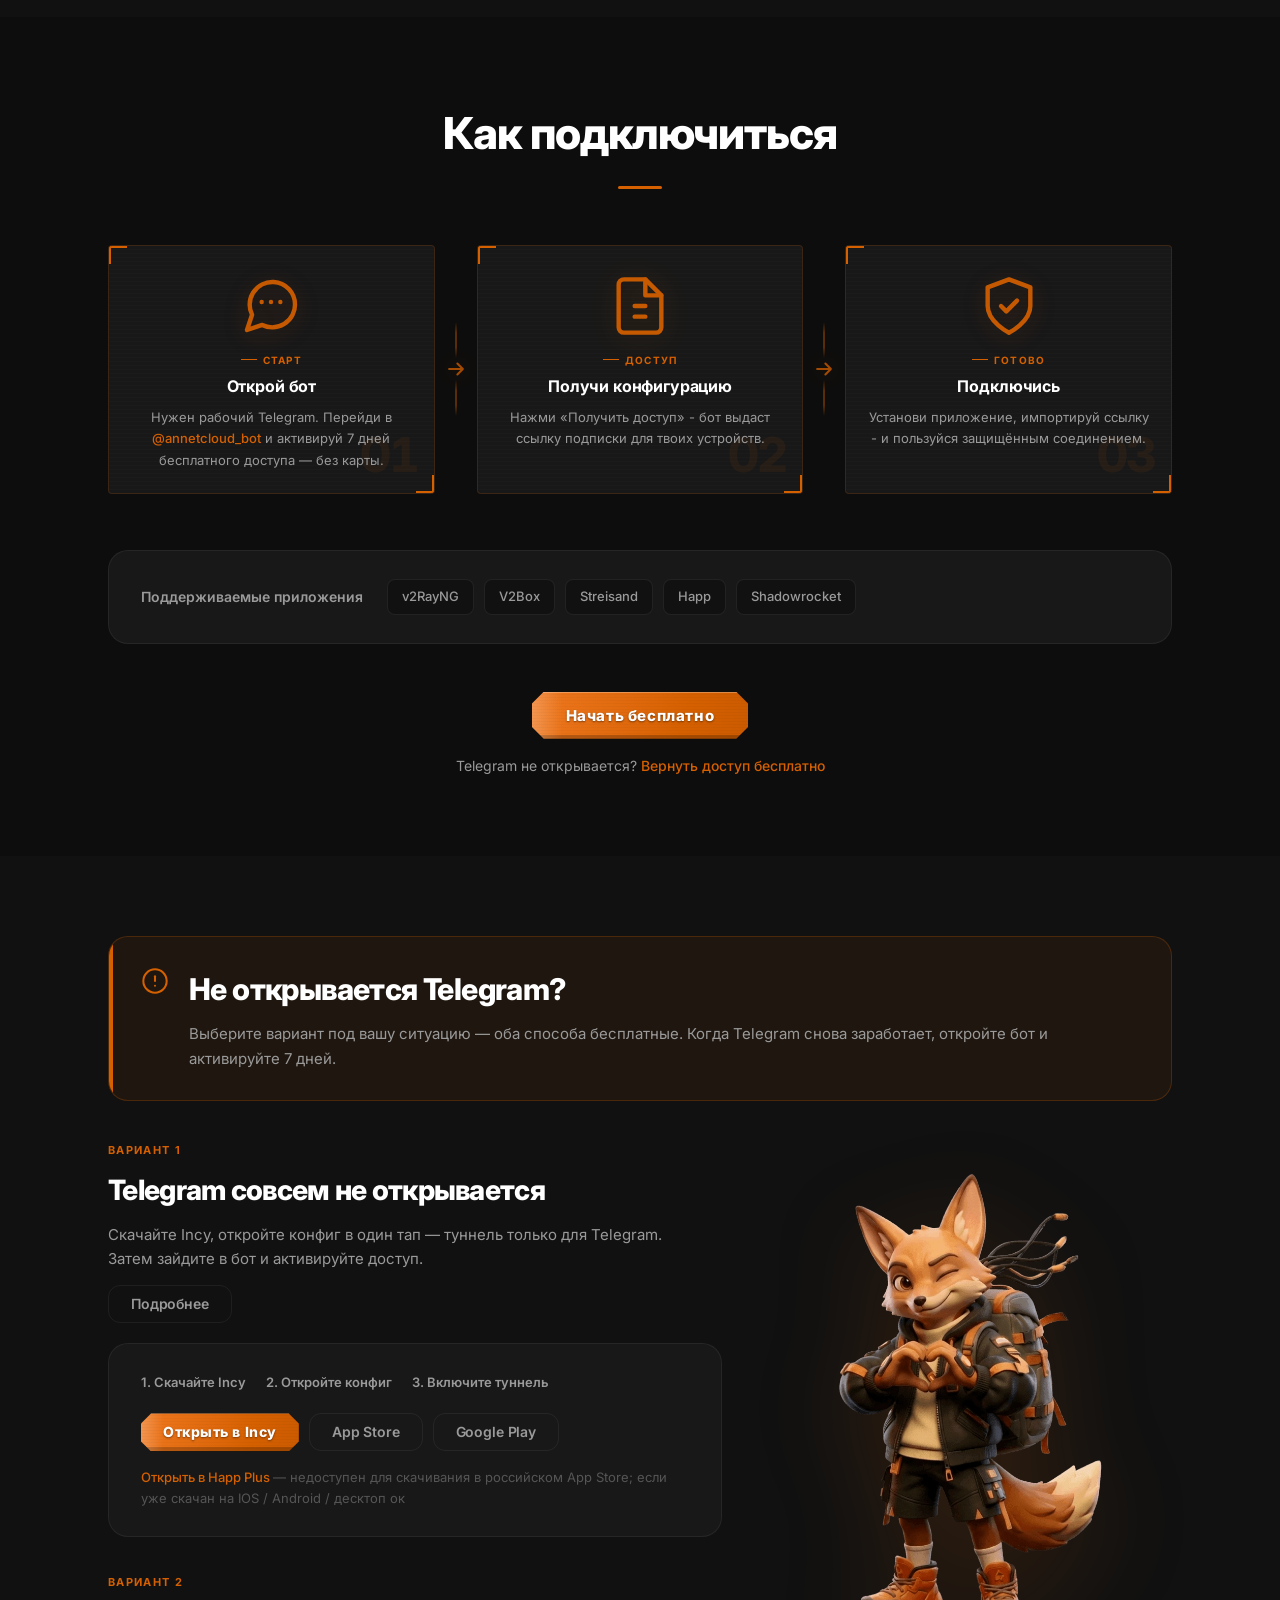
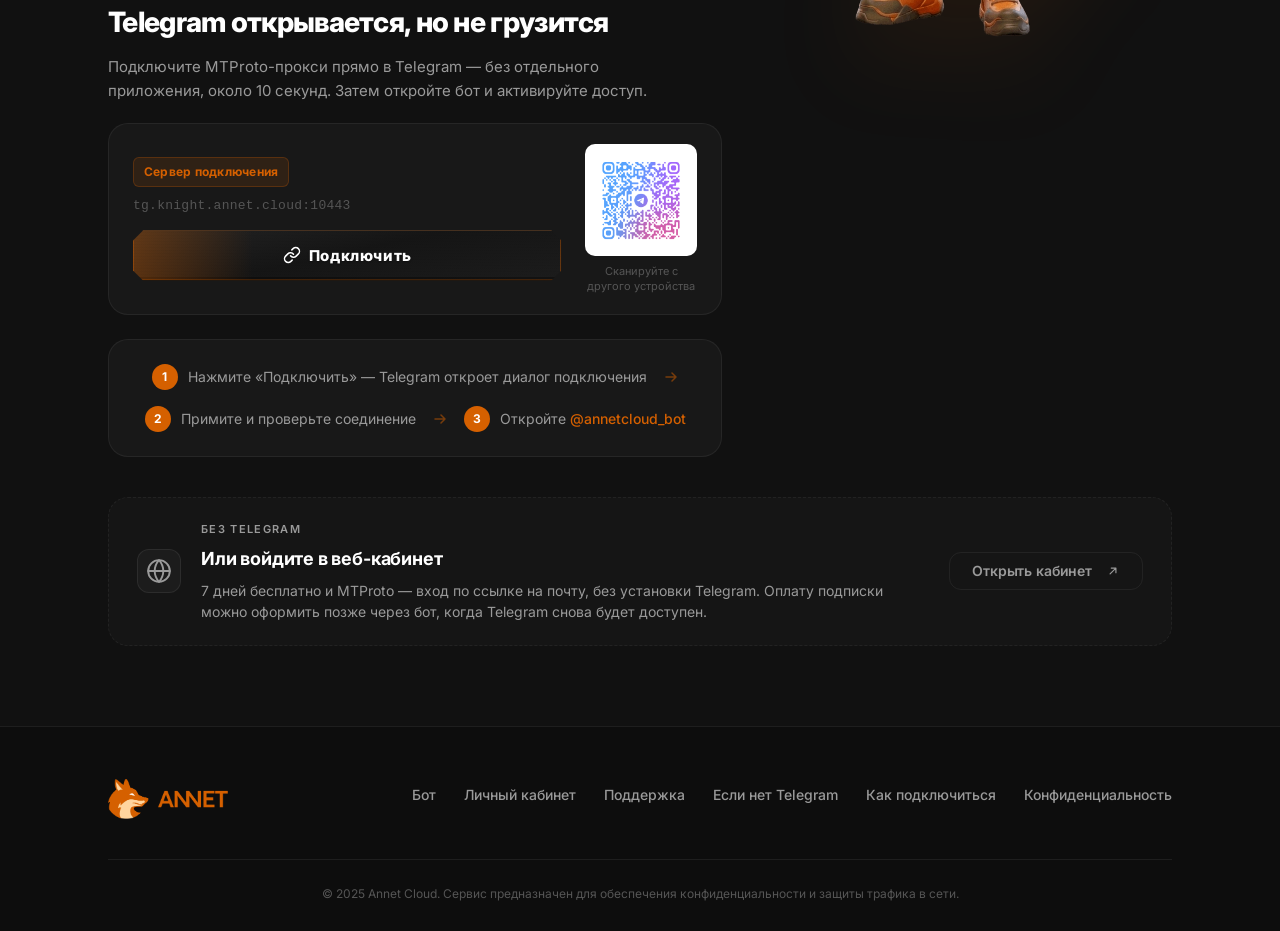
==== commit 0f51efa8: "Implement YCLID tracking and enhance landing page query parameters across multiple HTML files. Updat" ====
--- a/landing/index.html
+++ b/landing/index.html
@@ -41,10 +41,9 @@
         <a href="#features">О сервисе</a>
         <a href="#how">Подключение</a>
         <a href="#proxy">Если нет Telegram</a>
-       <!--  <a href="https://my.annet.online/login" class="js-cabinet-link" target="_blank" rel="noopener" onclick="ym(108239554,'reachGoal','web_link'); return true;">Личный кабинет</a> -->
       </nav>
-      <a href="#proxy" class="btn btn-primary btn-hud">
-        Telegram не работает?
+      <a href="https://t.me/annetcloud_bot" class="btn btn-primary btn-hud js-start-gate js-bot-trial" target="_blank" rel="noopener" >
+       Покдлючиться
       </a>
     </div>
   </header>
@@ -57,18 +56,13 @@
     <div class="hero-bg-overlay"></div>
     <div class="container hero-inner">
       <div class="hero-content">
-        <div class="hero-badge">
-          <span class="badge-dot"></span>
-          7 дней теста бесплатно
-        </div>
         <h1 class="hero-title">
           Приватные VPS <br>
           <span class="accent">для защиты трафика</span>
         </h1>
         <p class="hero-sub">
-          Небольшой персональный сервис шифрования трафика.
-          Любое количество устройств и трафик без ограничений.
-          <span class="hero-sub-small"><b>От 179 рублей.</b></span>
+           Без ограничений по устройствам и трафику. Делись с семьей и друзьями.
+          <span class="hero-sub-small"><b>7 дней бесплатно.</b></span>
         </p>
         <div class="hero-actions">
           <a href="https://t.me/annetcloud_bot" class="btn btn-primary btn-large btn-hud btn-hud-lg js-start-gate js-bot-trial" target="_blank" rel="noopener">
@@ -323,7 +317,7 @@
                   <a href="https://api.annet.cloud/api/vpn/deeplink/open?target=incy%3A%2F%2Fadd%2Fhttps%3A%2F%2Frem.annet.cloud%3A9443%2Fapi%2Fsub%2Fo4uyGMSEXup1YDvw&amp;sub=https%3A%2F%2Frem.annet.cloud%3A9443%2Fapi%2Fsub%2Fo4uyGMSEXup1YDvw"
                      class="btn btn-primary btn-hud"
                      target="_blank" rel="noopener"
-                     onclick="ym(108239554,'reachGoal','free_tg_open_incy'); return true;">
+                     onclick="ym(108239554,'reachGoal','free_tg_open_incy'); ym(108239554,'reachGoal','get_free_subscribe'); return true;">
                     Открыть в Incy
                   </a>
                   <a href="https://apps.apple.com/ru/app/incy/id6756943388"
@@ -343,7 +337,7 @@
                   <a href="https://api.annet.cloud/api/vpn/deeplink/open?target=happ%3A%2F%2Fadd%2Fhttps%3A%2F%2Frem.annet.cloud%3A9443%2Fapi%2Fsub%2Fo4uyGMSEXup1YDvw&amp;sub=https%3A%2F%2Frem.annet.cloud%3A9443%2Fapi%2Fsub%2Fo4uyGMSEXup1YDvw"
                      class="link"
                      target="_blank" rel="noopener"
-                     onclick="ym(108239554,'reachGoal','free_tg_open_happ'); return true;">
+                     onclick="ym(108239554,'reachGoal','free_tg_open_happ'); ym(108239554,'reachGoal','get_free_subscribe'); return true;">
                     Открыть в Happ Plus
                   </a>
                   <span class="free-tg-happ-note">— недоступен для скачивания в российском App Store; если уже скачан на IOS / Android / десктоп ок</span>
@@ -545,7 +539,6 @@
   <script>
     (function () {
       var BOT_BASE = 'https://t.me/annetcloud_bot';
-      var CHECK_PAGE = 'tg-check.html';
       var CABINET_URL = 'https://my.annet.online/login';
 
       function sanitizeStartParam(raw) {
@@ -568,6 +561,9 @@
         var payload = prefix + value;
         return payload.length > 64 ? payload.slice(0, 64) : payload;
       }
+
+      var YCLID_KEY = 'annet_yclid';
+      var YCLID_RE = /^\d{1,25}$/;
 
       function buildLandingQuery() {
         var qs = [];
@@ -581,14 +577,23 @@
       }
 
       function getYclid() {
-        return new URLSearchParams(window.location.search).get('yclid') || '';
+        var fromUrl = new URLSearchParams(window.location.search).get('yclid') || '';
+        if (fromUrl && YCLID_RE.test(fromUrl)) {
+          try { sessionStorage.setItem(YCLID_KEY, fromUrl); } catch (e) {}
+          return fromUrl;
+        }
+        try {
+          var stored = sessionStorage.getItem(YCLID_KEY) || '';
+          if (stored && YCLID_RE.test(stored)) return stored;
+        } catch (e) {}
+        return '';
       }
 
       function buildBotStart(isTrial) {
         var yclid = getYclid();
         var code = getStartCode();
         var promo = getStartPromo();
-        if (yclid && /^\d{1,19}$/.test(yclid)) {
+        if (yclid && YCLID_RE.test(yclid)) {
           var suffix = '';
           if (promo) suffix = '-p_' + promo.replace(/[^a-zA-Z0-9_-]/g, '').slice(0, 30);
           else if (code) suffix = '-c_' + code.replace(/[^a-zA-Z0-9_-]/g, '').slice(0, 30);
@@ -618,9 +623,10 @@
         });
 
         var landingQs = buildLandingQuery();
-        var checkHref = CHECK_PAGE + landingQs;
-        document.querySelectorAll('a[href="tg-check.html"]').forEach(function (a) {
-          a.href = checkHref;
+        ['tg-check.html', 'free-tg.html', 'proxy.html', 'index.html'].forEach(function (page) {
+          document.querySelectorAll('a[href="' + page + '"]').forEach(function (a) {
+            a.href = page + landingQs;
+          });
         });
 
         var ref = promo || code;
--- a/landing/style.css
+++ b/landing/style.css
@@ -2363,23 +2363,28 @@
     padding-top: 56px;
     padding-bottom: 56px;
     gap: 48px;
+    height: calc(100dvh - 70px);
   }
 
   .hero-visual {
     order: -1;
+    position: absolute;
+        max-width: 338px;
+        z-index: -1;
+        right: -90px;
   }
 
   .hero-fox {
-    max-height: 340px;
+    max-height: 540px;
     margin: 0 auto;
   }
 
   .hero-content {
-    text-align: center;
+   
   }
 
   .hero-sub {
-    max-width: 100%;
+    max-width: 70%;
   }
 
   .telegram-help-hint {
@@ -2388,13 +2393,7 @@
     margin-right: auto;
   }
 
-  .hero-actions {
-    justify-content: center;
-  }
-
-  .hero-cta-note {
-    text-align: center;
-  }
+
 
   .hero-platforms {
     justify-content: center;
@@ -2414,10 +2413,11 @@
 
   .steps {
     flex-direction: column;
-    gap: 0;
+    gap: 16px;
   }
 
   .step-connector {
+    display: none;
     flex-direction: row;
     padding: 12px 0;
     transform: rotate(90deg);
@@ -2497,7 +2497,13 @@
     width: 100%;
     justify-content: center;
   }
-
+  .hero-visual {
+    order: -1;
+    position: absolute;
+        max-width: 246px;
+        z-index: -1;
+        right: -90px;
+  }
 
 
   .hero-badge {
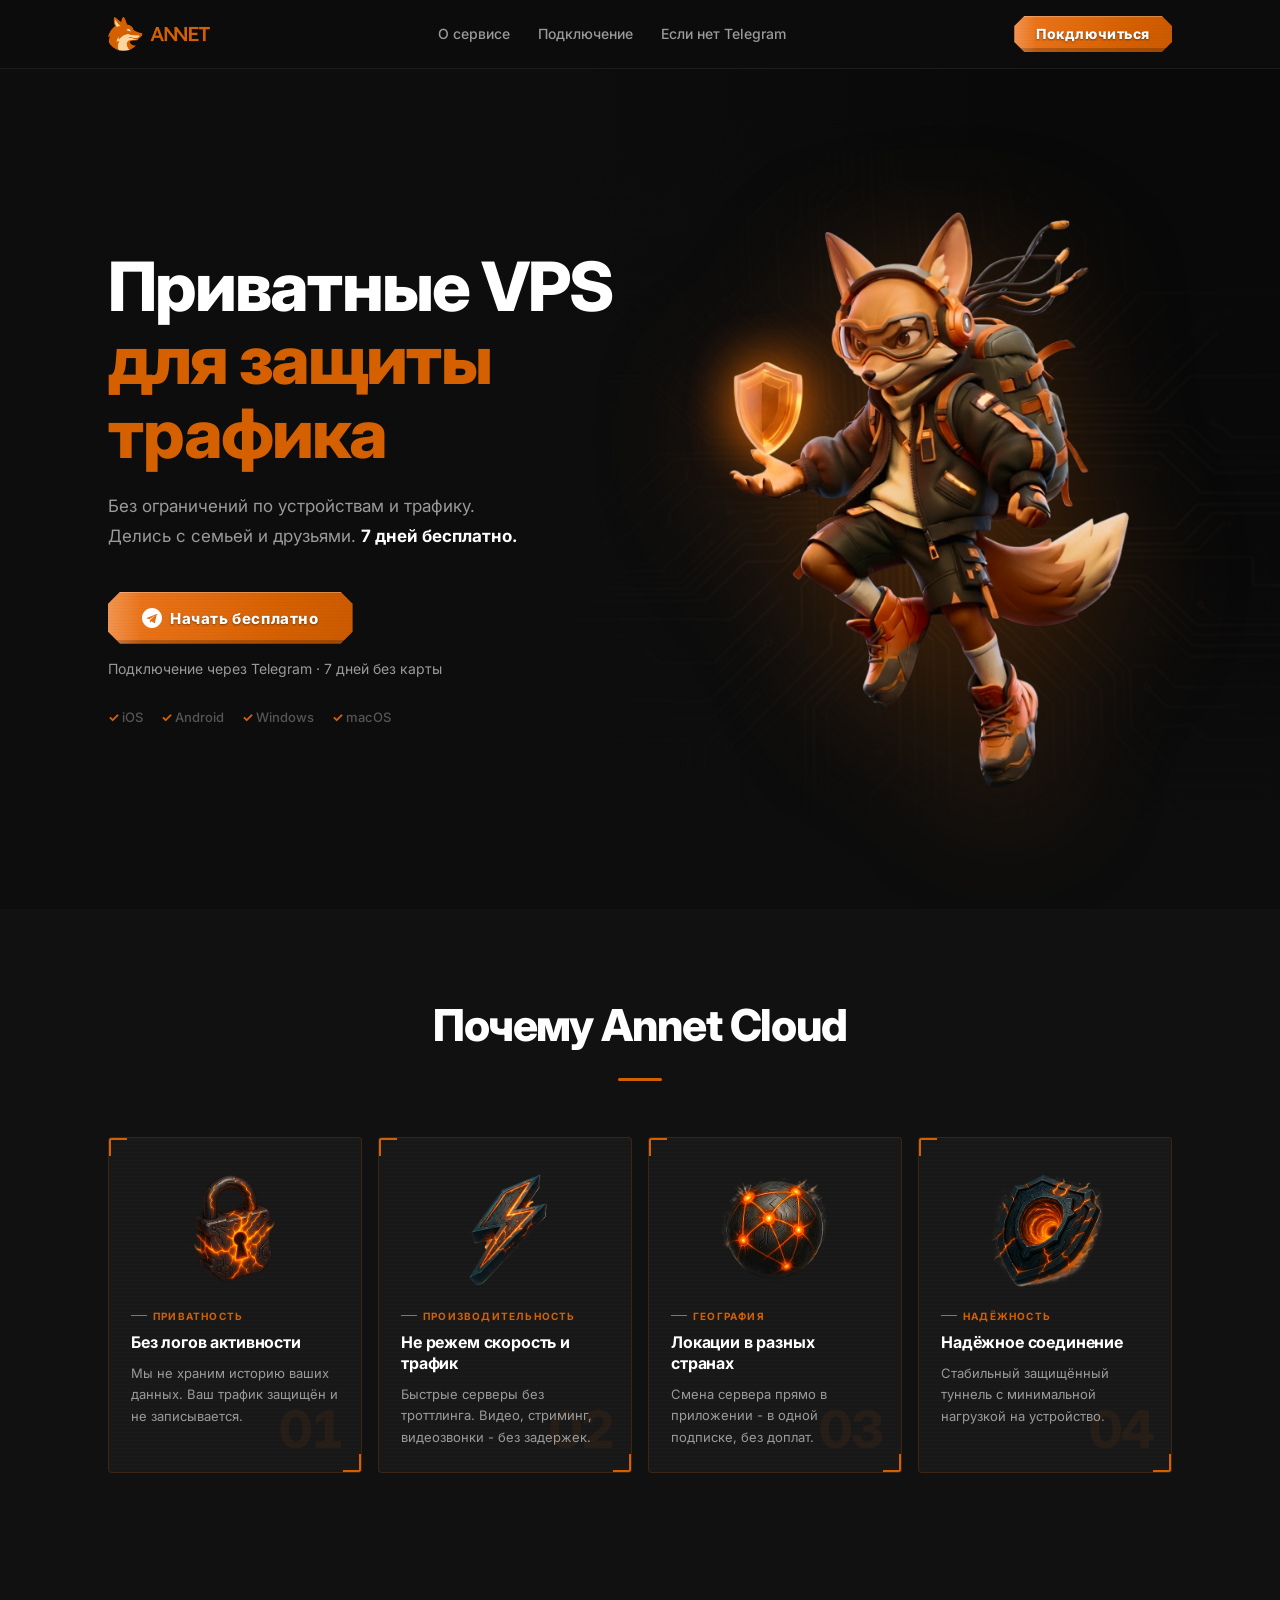
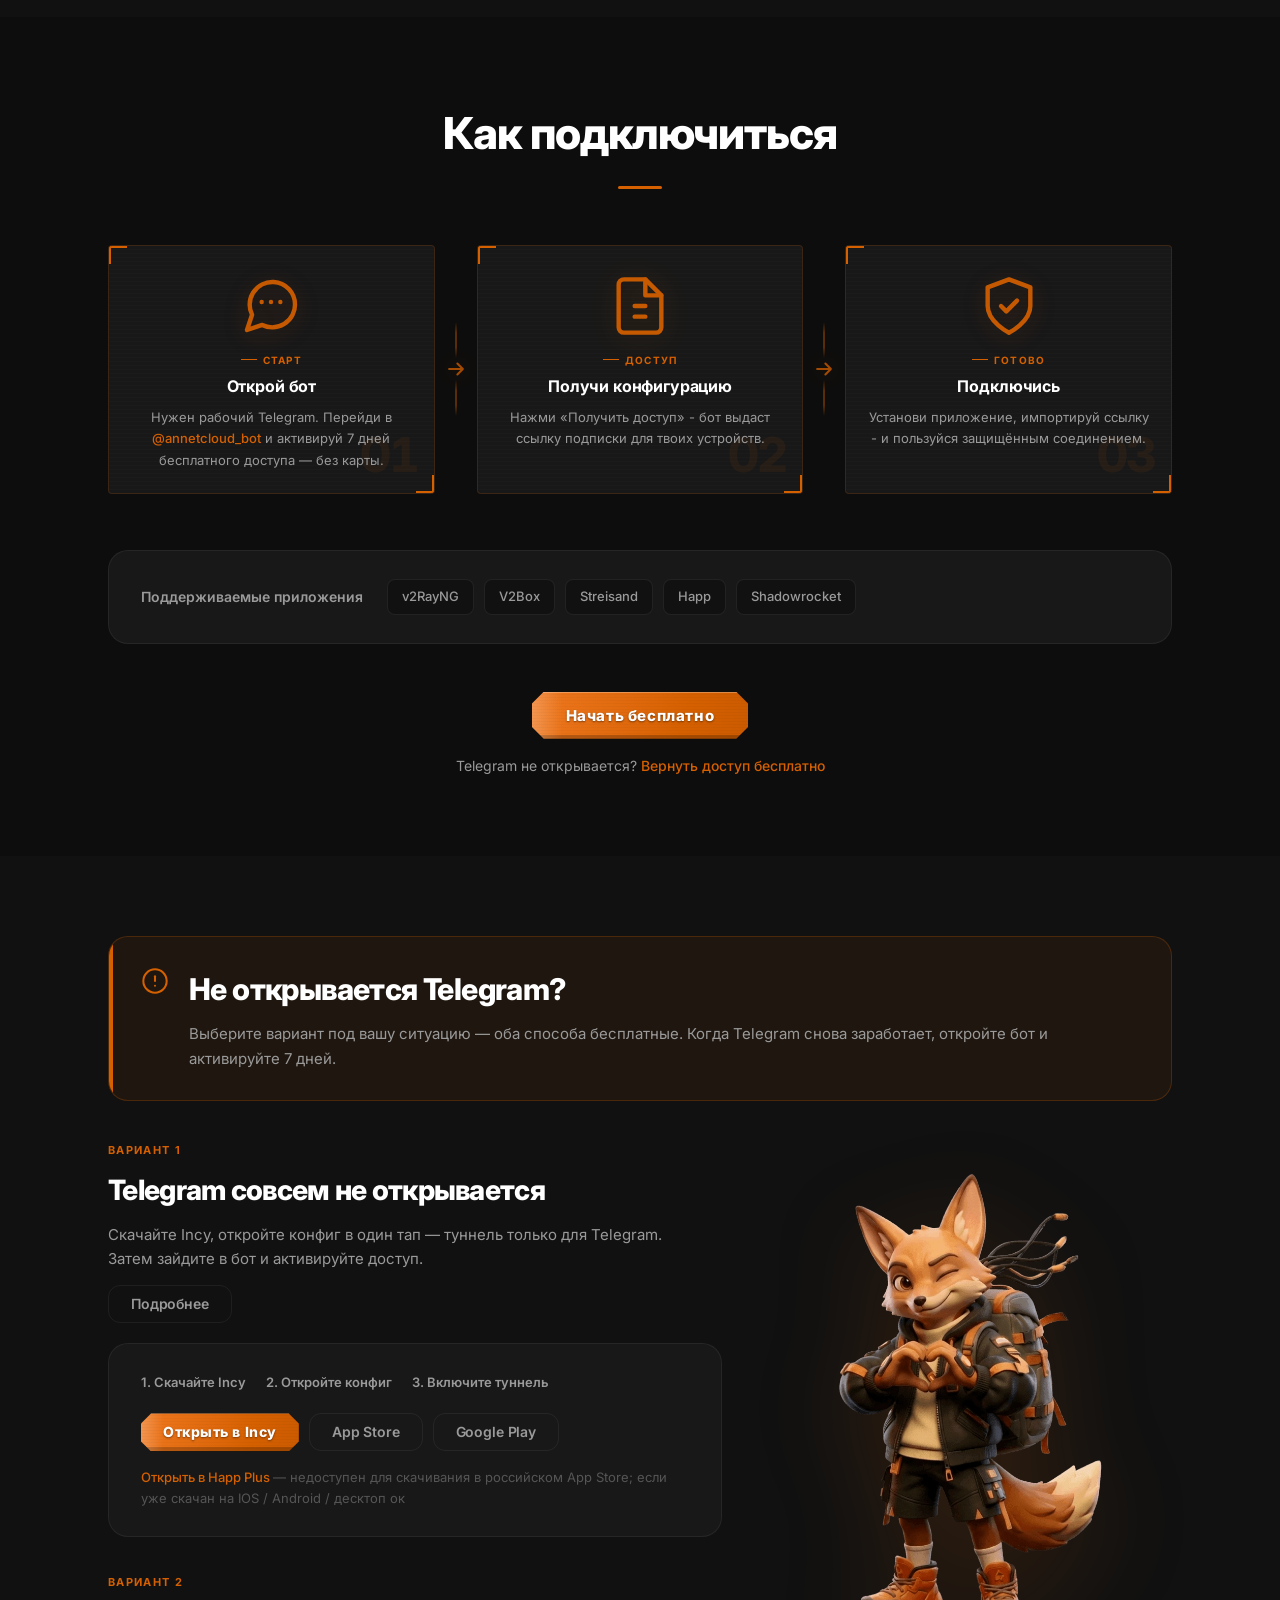
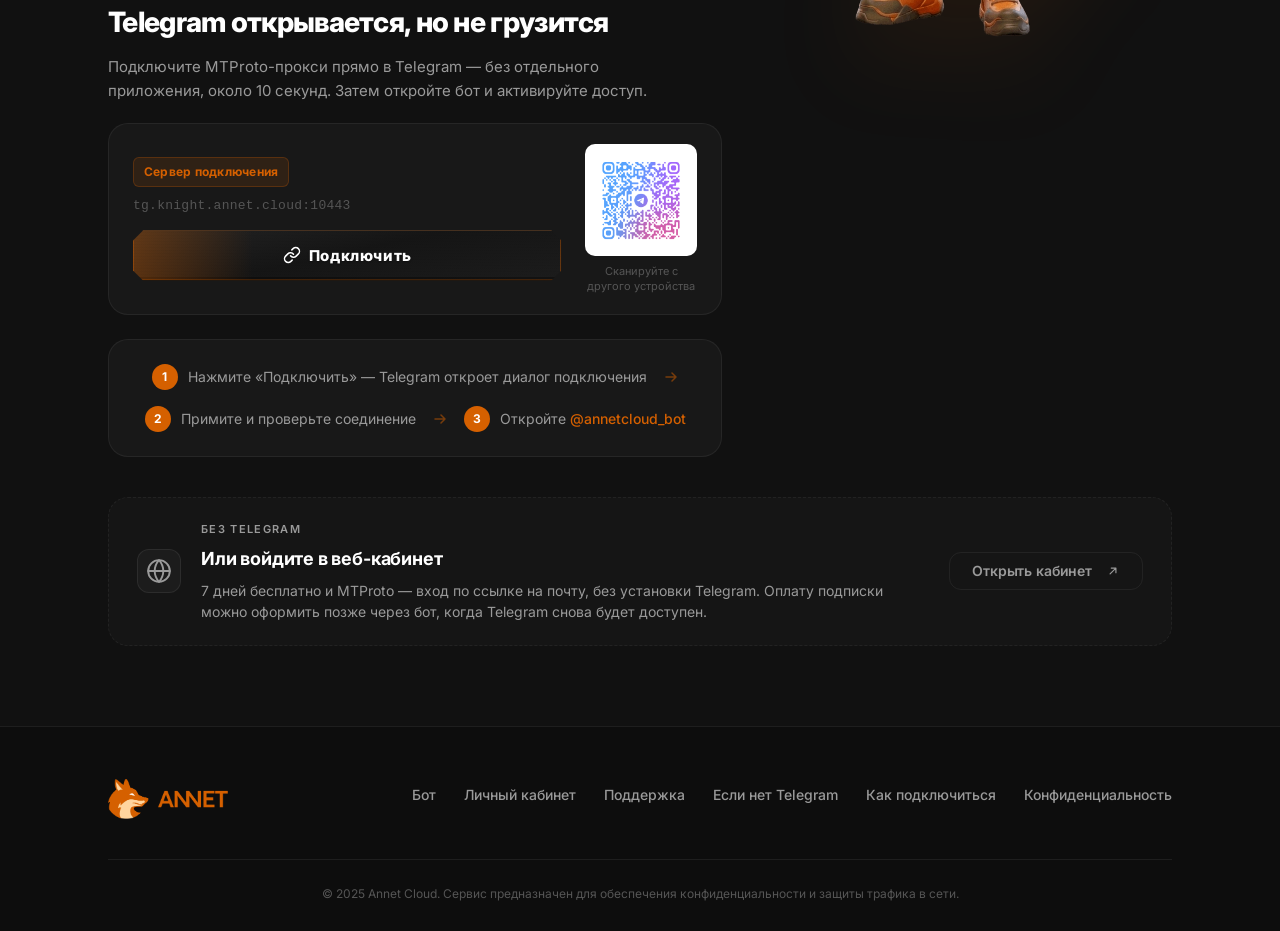
==== commit e7899861: "Add trial CTAs to landing page for direct bot access tracking" ====
--- a/landing/index.html
+++ b/landing/index.html
@@ -512,6 +512,13 @@
         });
       });
 
+      // Trial CTAs that open the bot directly (not the gate) also count as start_trial.
+      document.querySelectorAll('a.js-bot-trial:not(.js-start-gate)').forEach(function (el) {
+        el.addEventListener('click', function () {
+          if (typeof ym === 'function') ym(108239554, 'reachGoal', 'start_trial');
+        });
+      });
+
       gate.querySelectorAll('[data-gate-close]').forEach(function (el) {
         el.addEventListener('click', closeGate);
       });
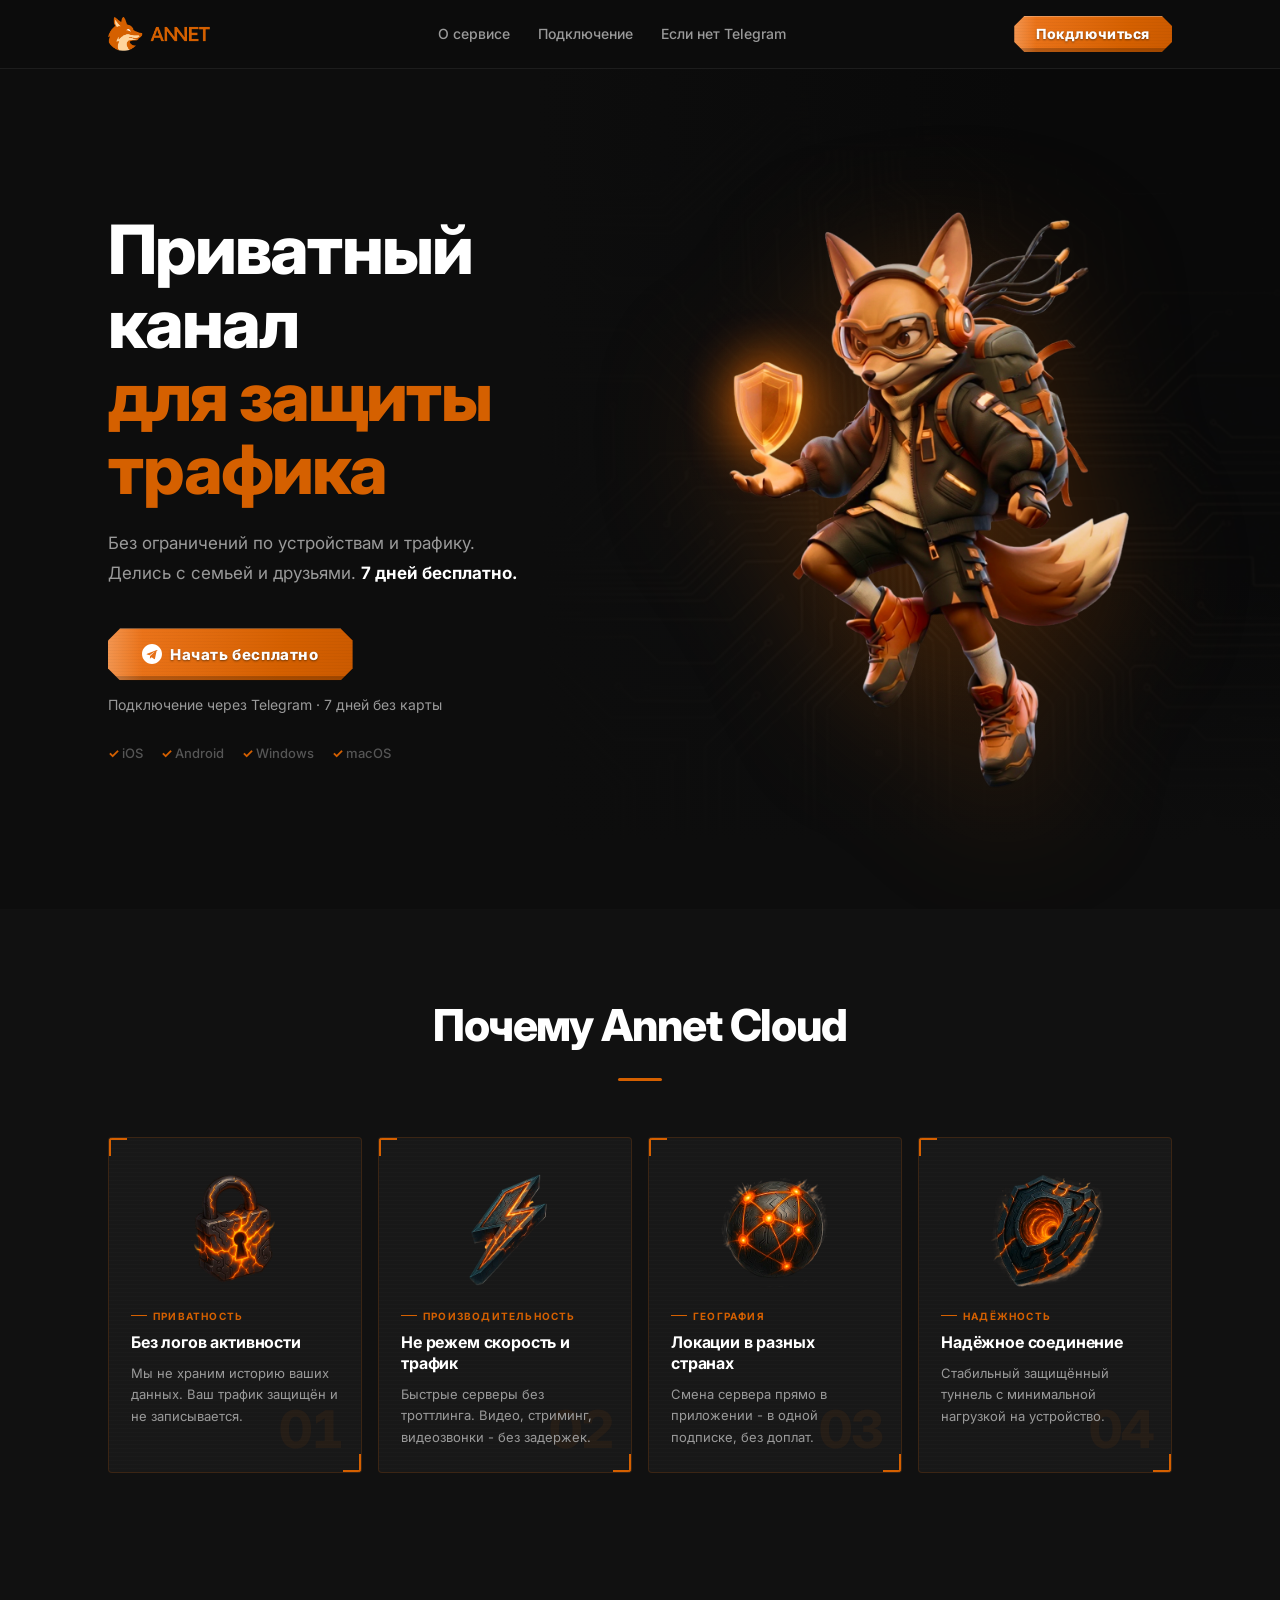
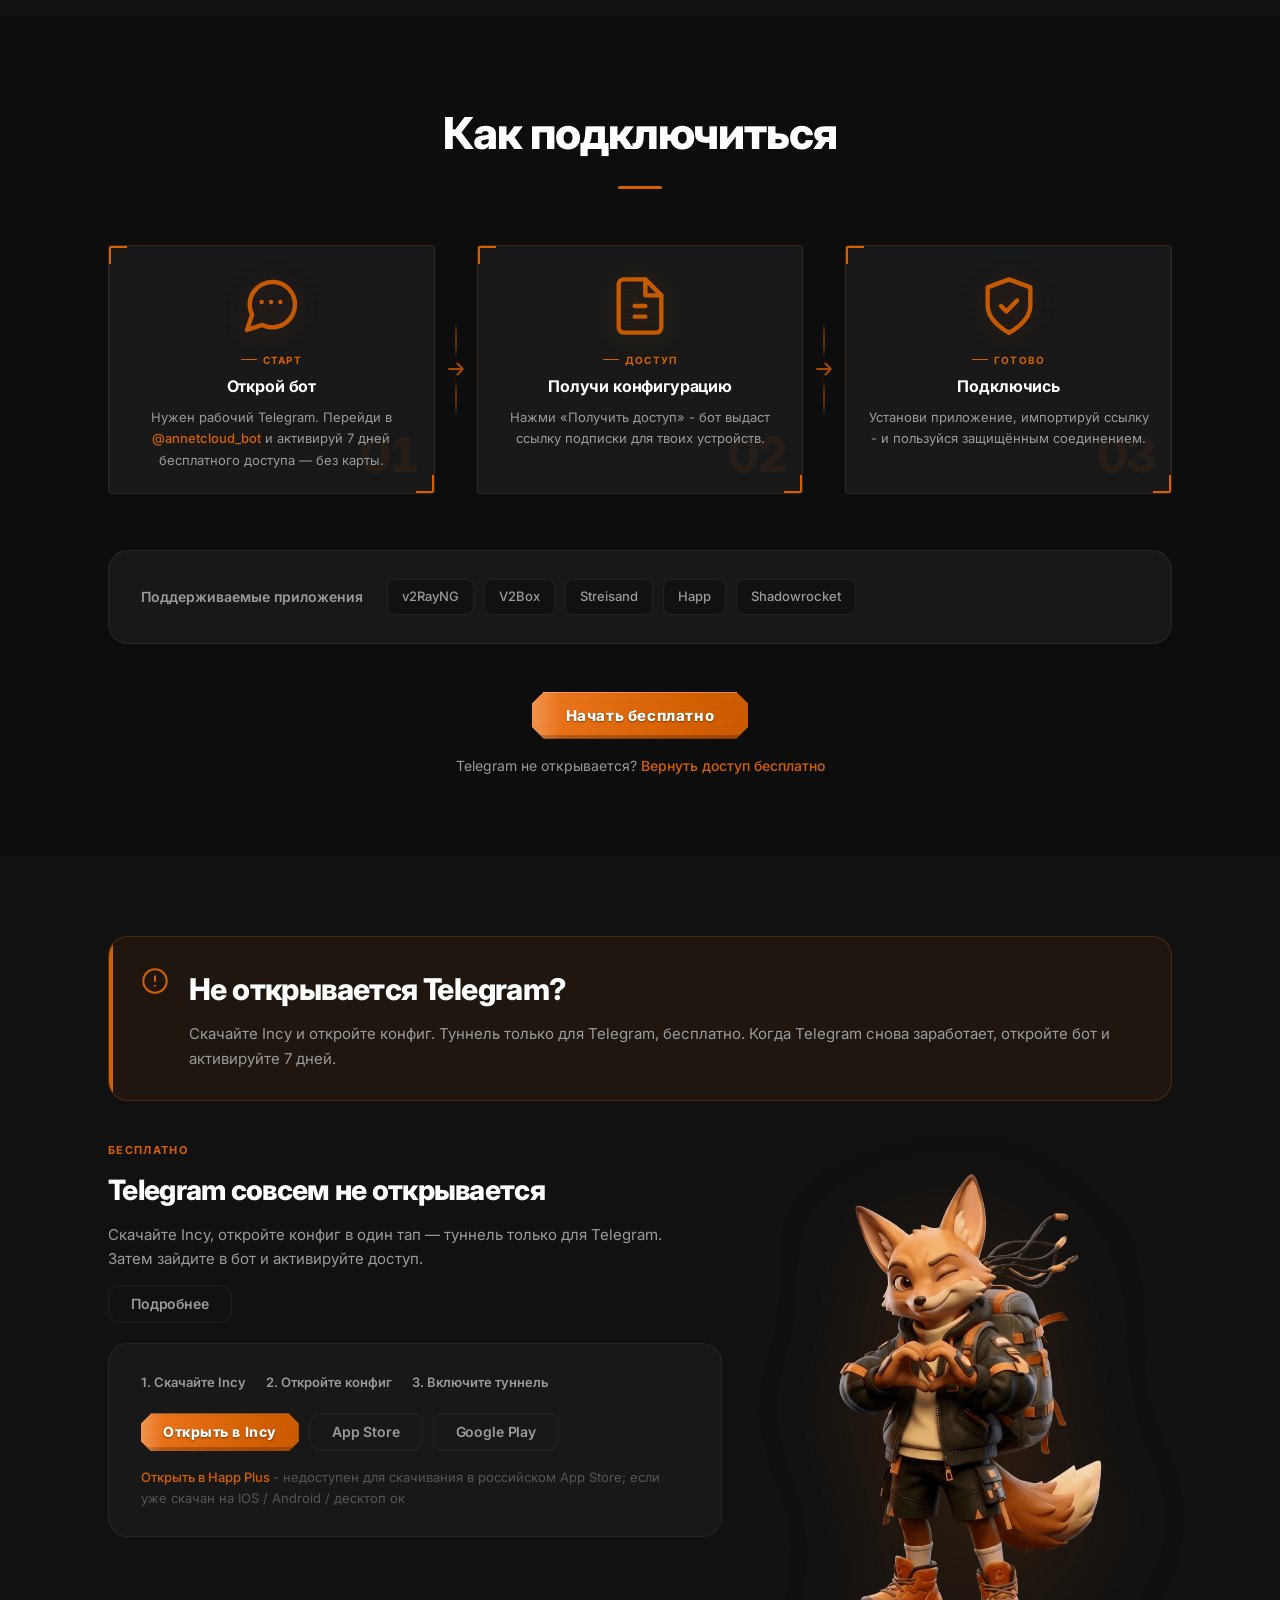
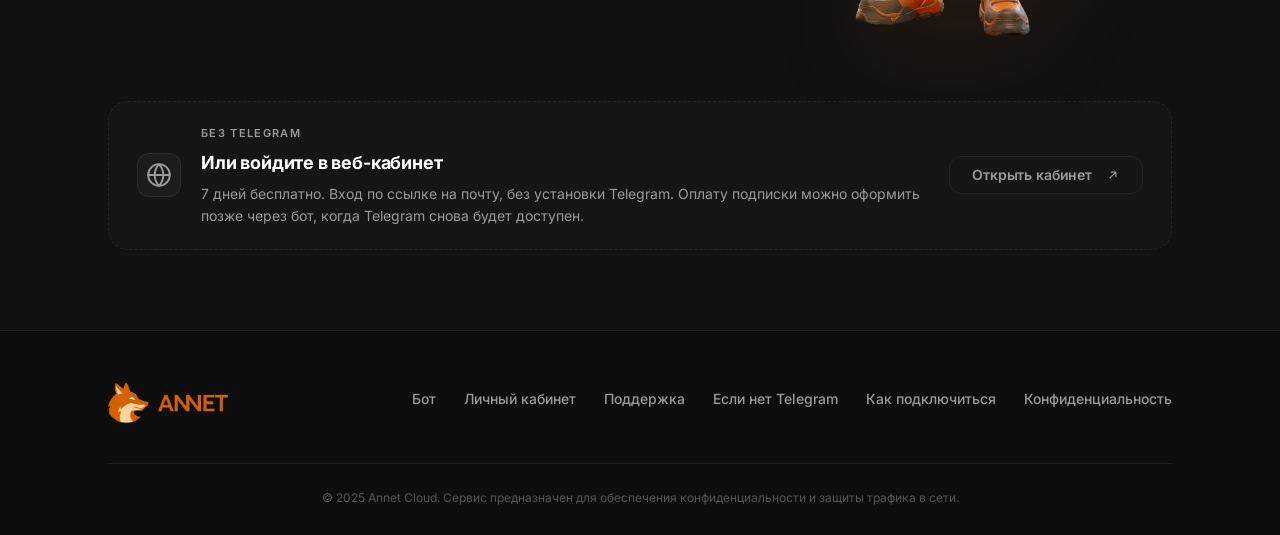
==== commit f8ef33bb: "аа" ====
--- a/landing/index.html
+++ b/landing/index.html
@@ -57,7 +57,7 @@
     <div class="container hero-inner">
       <div class="hero-content">
         <h1 class="hero-title">
-          Приватные VPS <br>
+          Приватный канал <br>
           <span class="accent">для защиты трафика</span>
         </h1>
         <p class="hero-sub">
@@ -274,7 +274,7 @@
   </section>
 
   <!-- ═══════════════════════════════════════
-       TELEGRAM HELP: free sub + MTProto + cabinet
+       TELEGRAM HELP: free sub + cabinet
   ═══════════════════════════════════════ -->
   <section class="section proxy-section" id="proxy">
     <div class="container">
@@ -285,7 +285,7 @@
         <div class="proxy-alert-body">
           <h2 class="proxy-title">Не открывается Telegram?</h2>
           <p class="proxy-sub">
-            Выберите вариант под вашу ситуацию — оба способа бесплатные.
+            Скачайте Incy и откройте конфиг. Туннель только для Telegram, бесплатно.
             Когда Telegram снова заработает, откройте бот и активируйте 7 дней.
           </p>
         </div>
@@ -297,7 +297,7 @@
           <!-- Вариант 1: Telegram совсем не открывается -->
           <div class="tg-help-method free-tg-block" id="free-tg">
             <div class="tg-help-method-head reveal">
-              <div class="free-tg-eyebrow">Вариант 1</div>
+              <div class="free-tg-eyebrow">Бесплатно</div>
               <h3 class="free-tg-title">Telegram совсем не открывается</h3>
               <p class="free-tg-sub">
                 Скачайте Incy, откройте конфиг в один тап — туннель только для Telegram.
@@ -340,61 +340,8 @@
                      onclick="ym(108239554,'reachGoal','free_tg_open_happ'); ym(108239554,'reachGoal','get_free_subscribe'); return true;">
                     Открыть в Happ Plus
                   </a>
-                  <span class="free-tg-happ-note">— недоступен для скачивания в российском App Store; если уже скачан на IOS / Android / десктоп ок</span>
+                  <span class="free-tg-happ-note">- недоступен для скачивания в российском App Store; если уже скачан на IOS / Android / десктоп ок</span>
                 </div>
-              </div>
-            </div>
-          </div>
-
-          <!-- Вариант 2: открывается, но не грузится -->
-          <div class="tg-help-method proxy-method" id="mtproto">
-            <div class="tg-help-method-head reveal">
-              <div class="free-tg-eyebrow">Вариант 2</div>
-              <h3 class="free-tg-title">Telegram открывается, но не грузится</h3>
-              <p class="free-tg-sub">
-                Подключите MTProto-прокси прямо в Telegram — без отдельного приложения, около 10 секунд.
-                Затем откройте бот и активируйте доступ.
-              </p>
-            </div>
-
-            <div class="proxy-cards">
-              <div class="proxy-card reveal">
-                <div class="proxy-card-main">
-                  <div class="proxy-card-head">
-                    <span class="proxy-badge">Сервер подключения</span>
-                    <span class="proxy-addr">tg.knight.annet.cloud:10443</span>
-                  </div>
-                  <a href="tg://proxy?server=tg.knight.annet.cloud&port=10443&secret=eeee616e6e65742e636c6f7564270d28423533666c6f776572732e636f6d"
-                     class="btn btn-accent btn-hud" onclick="ym(108239554,'reachGoal','get_proxy'); return true;">
-                    <svg width="18" height="18" viewBox="0 0 24 24" fill="none" stroke="currentColor" stroke-width="2" stroke-linecap="round" stroke-linejoin="round" aria-hidden="true"><path d="M10 13a5 5 0 0 0 7.54.54l3-3a5 5 0 0 0-7.07-7.07l-1.72 1.71"/><path d="M14 11a5 5 0 0 0-7.54-.54l-3 3a5 5 0 0 0 7.07 7.07l1.71-1.71"/></svg>
-                    Подключить
-                  </a>
-                </div>
-                <div class="proxy-qr-block">
-                  <img src="assets/proxy-1.jpg" alt="QR-код сервера подключения" class="proxy-qr">
-                  <p class="proxy-qr-label">Сканируйте с другого устройства</p>
-                </div>
-              </div>
-            </div>
-
-            <div class="proxy-after reveal">
-              <div class="proxy-after-step">
-                <span class="proxy-after-num">1</span>
-                <span>Нажмите «Подключить» — Telegram откроет диалог подключения</span>
-              </div>
-              <div class="proxy-after-arrow">
-                <svg width="16" height="16" viewBox="0 0 16 16" fill="none" aria-hidden="true"><path d="M3 8h10M9 4l4 4-4 4" stroke="currentColor" stroke-width="1.5" stroke-linecap="round" stroke-linejoin="round"/></svg>
-              </div>
-              <div class="proxy-after-step">
-                <span class="proxy-after-num">2</span>
-                <span>Примите и проверьте соединение</span>
-              </div>
-              <div class="proxy-after-arrow">
-                <svg width="16" height="16" viewBox="0 0 16 16" fill="none" aria-hidden="true"><path d="M3 8h10M9 4l4 4-4 4" stroke="currentColor" stroke-width="1.5" stroke-linecap="round" stroke-linejoin="round"/></svg>
-              </div>
-              <div class="proxy-after-step">
-                <span class="proxy-after-num">3</span>
-                <span>Откройте <a href="https://t.me/annetcloud_bot" class="link js-bot-link" target="_blank" rel="noopener" onclick="ym(108239554,'reachGoal','bot_click'); return true;">@annetcloud_bot</a></span>
               </div>
             </div>
           </div>
@@ -415,7 +362,7 @@
           <div class="cabinet-alt-eyebrow">Без Telegram</div>
           <h3 class="cabinet-alt-title">Или войдите в веб-кабинет</h3>
           <p class="cabinet-alt-sub">
-            7 дней бесплатно и MTProto — вход по ссылке на почту, без установки Telegram.
+            7 дней бесплатно. Вход по ссылке на почту, без установки Telegram.
             Оплату подписки можно оформить позже через бот, когда Telegram снова будет доступен.
           </p>
         </div>
